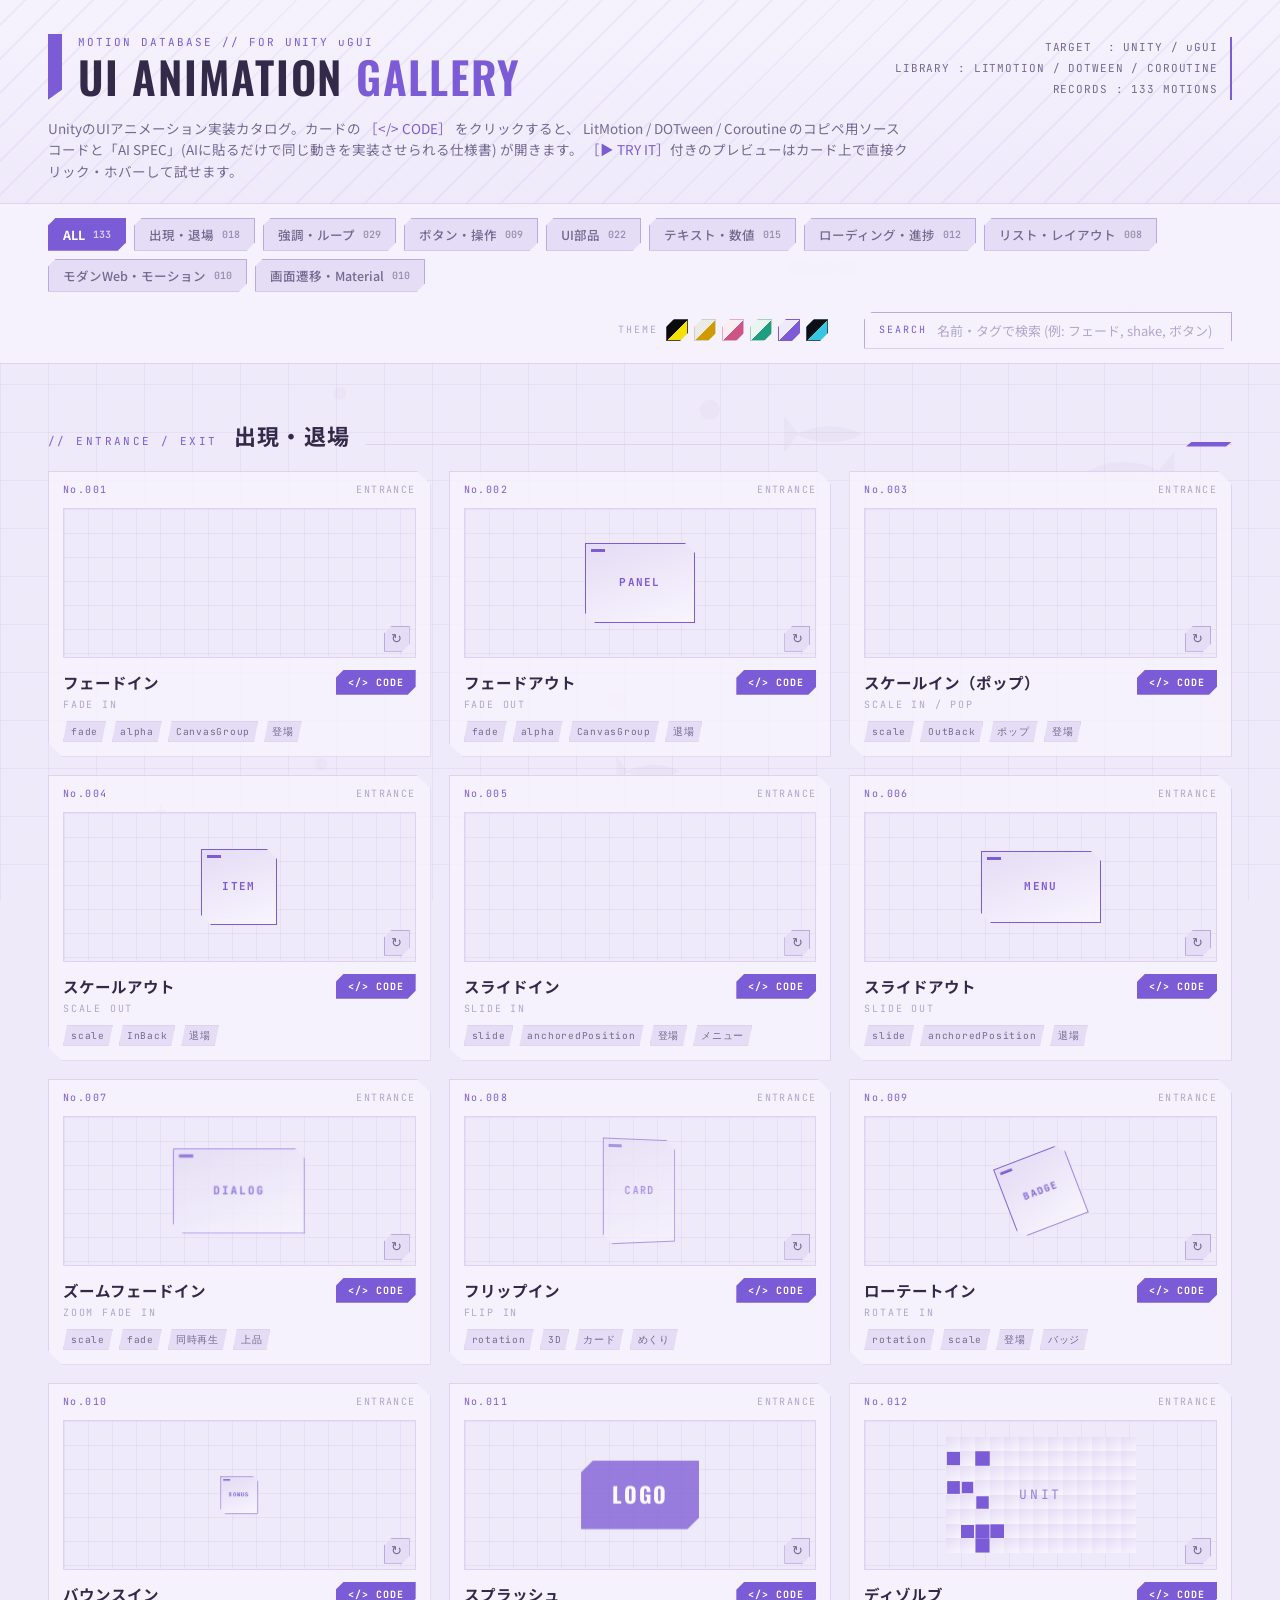
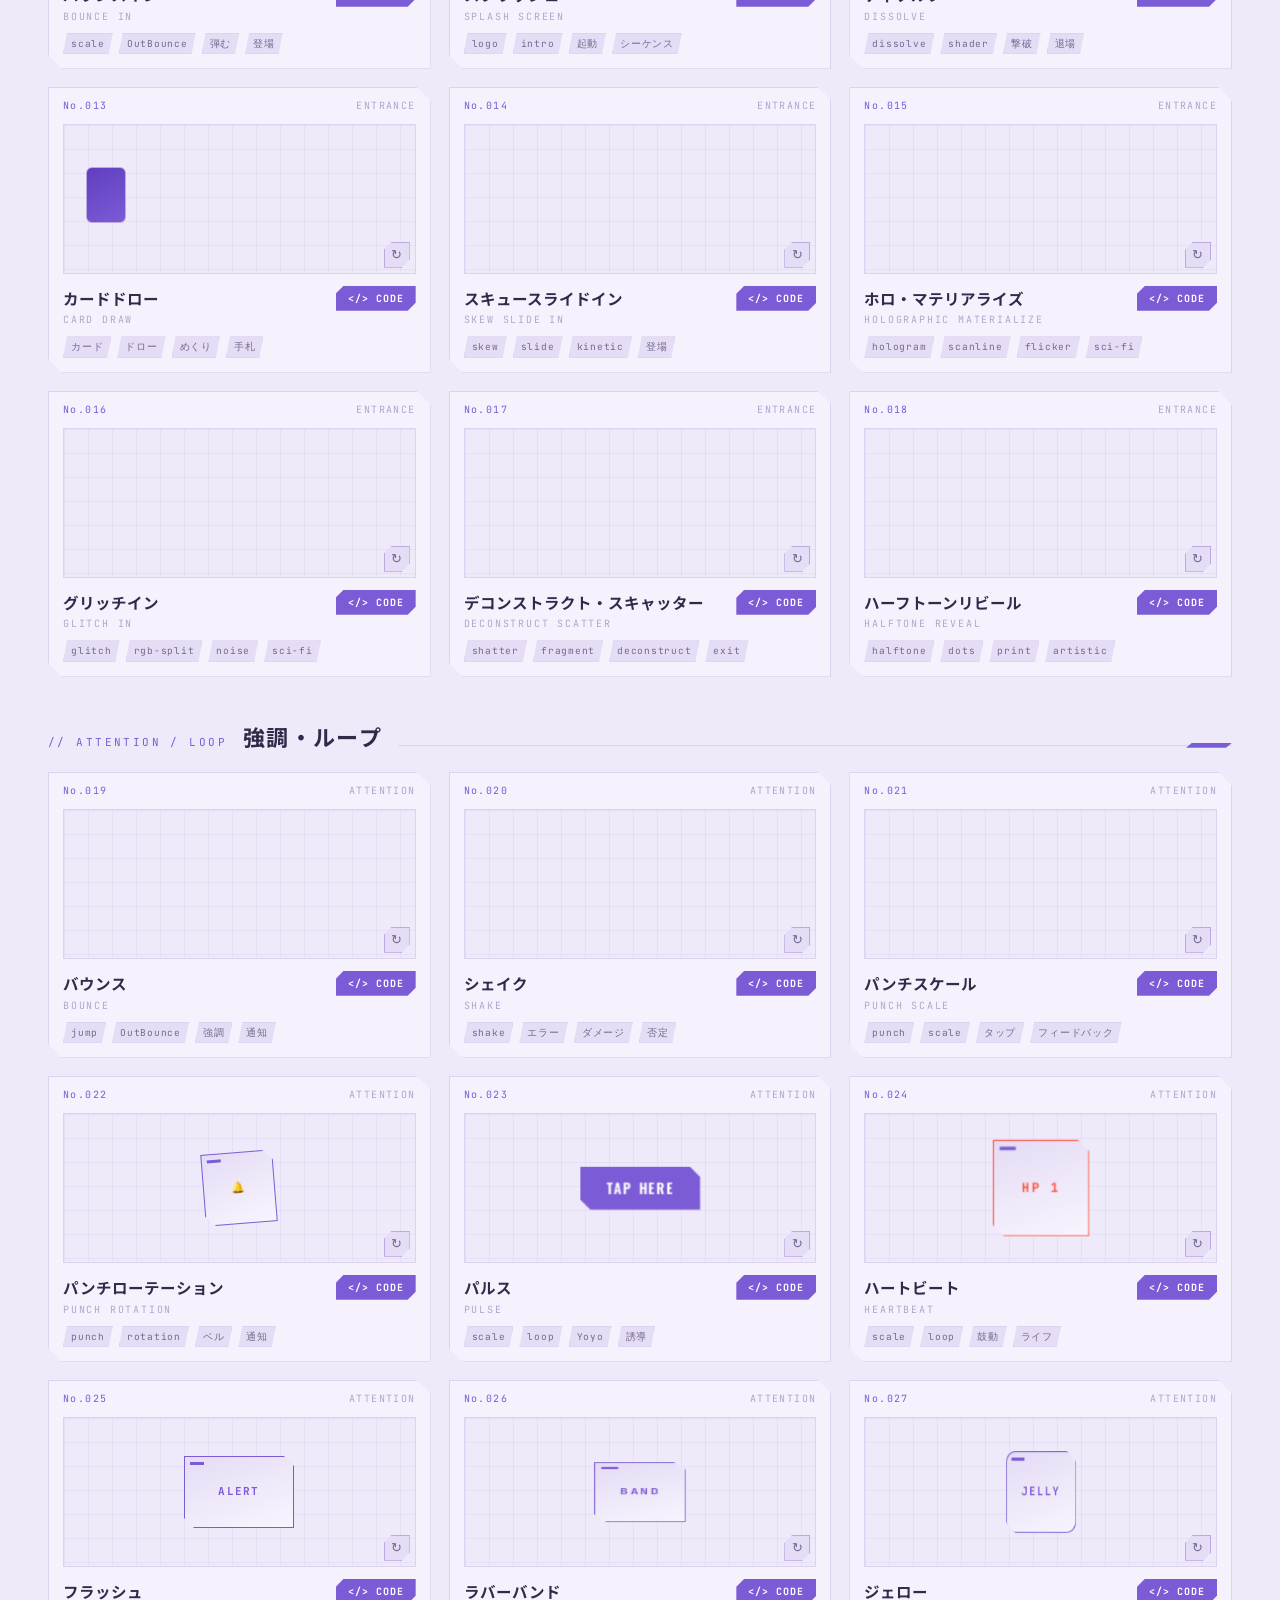
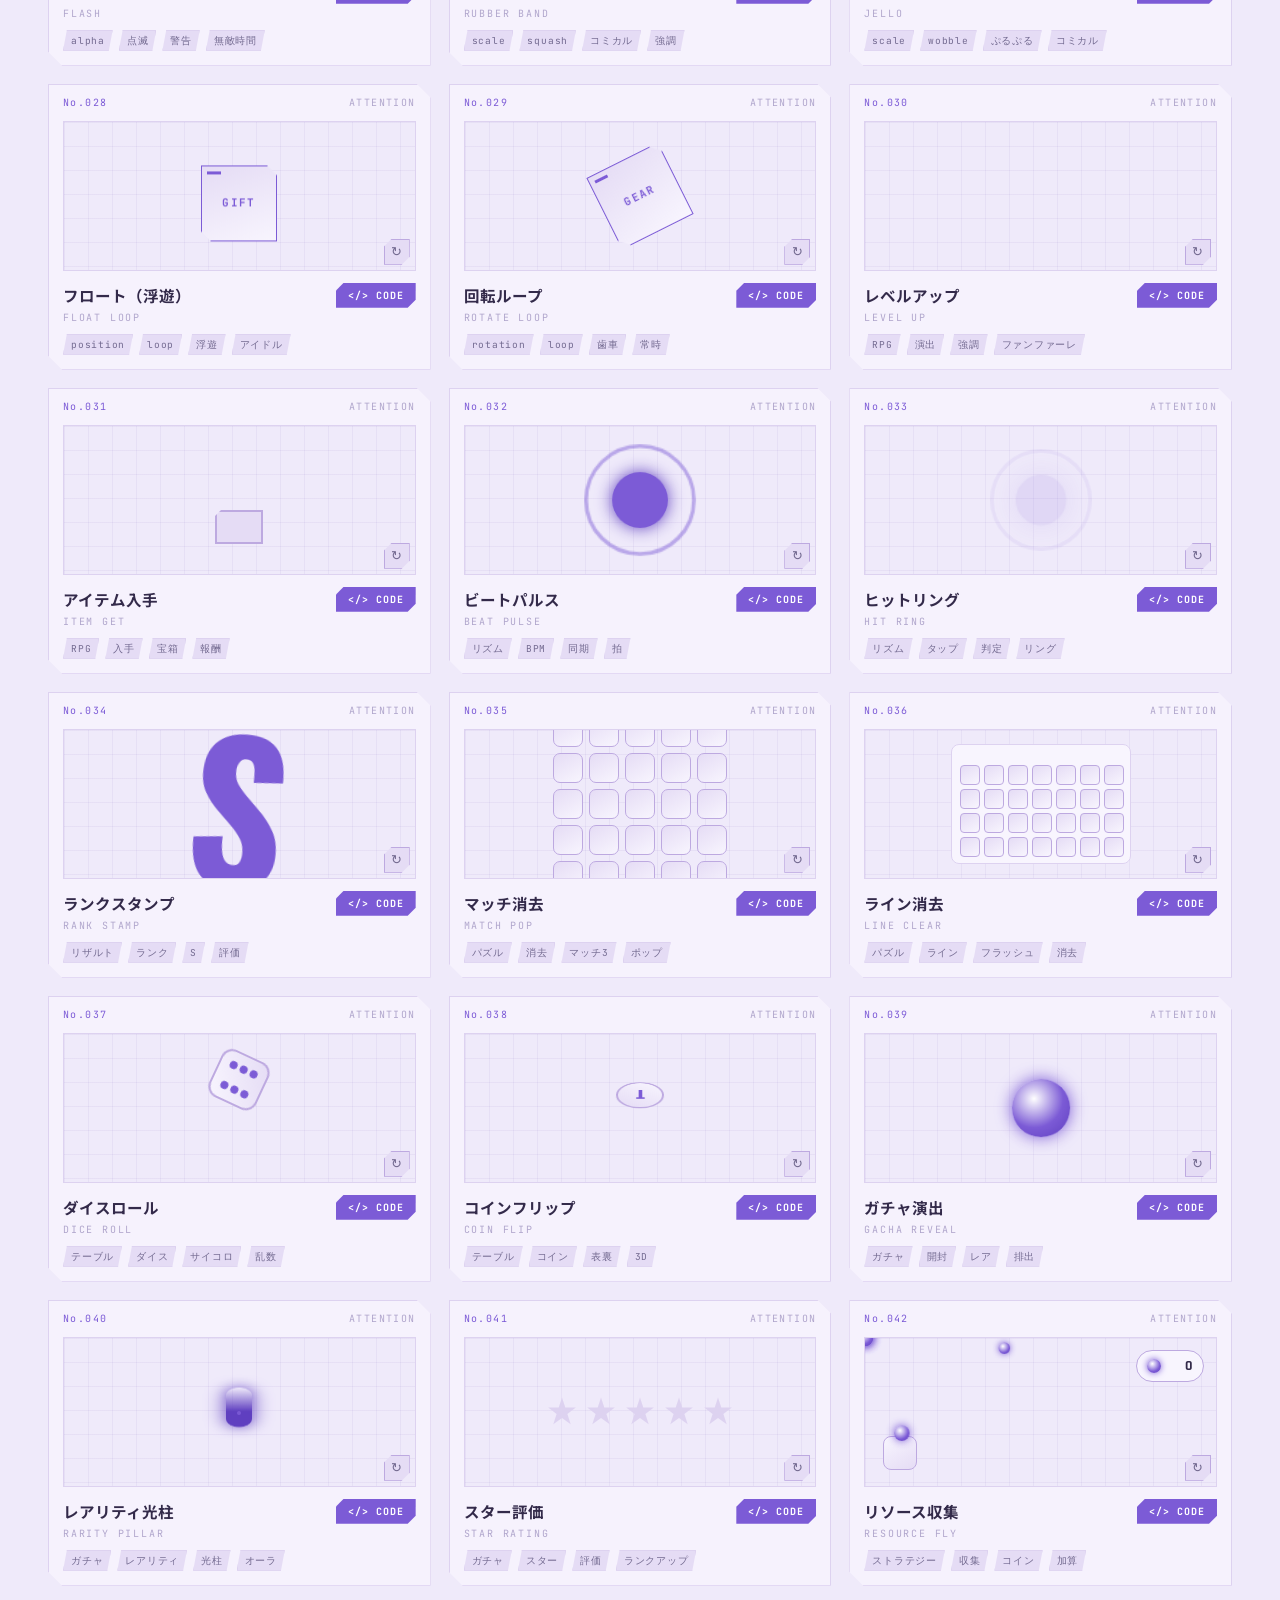
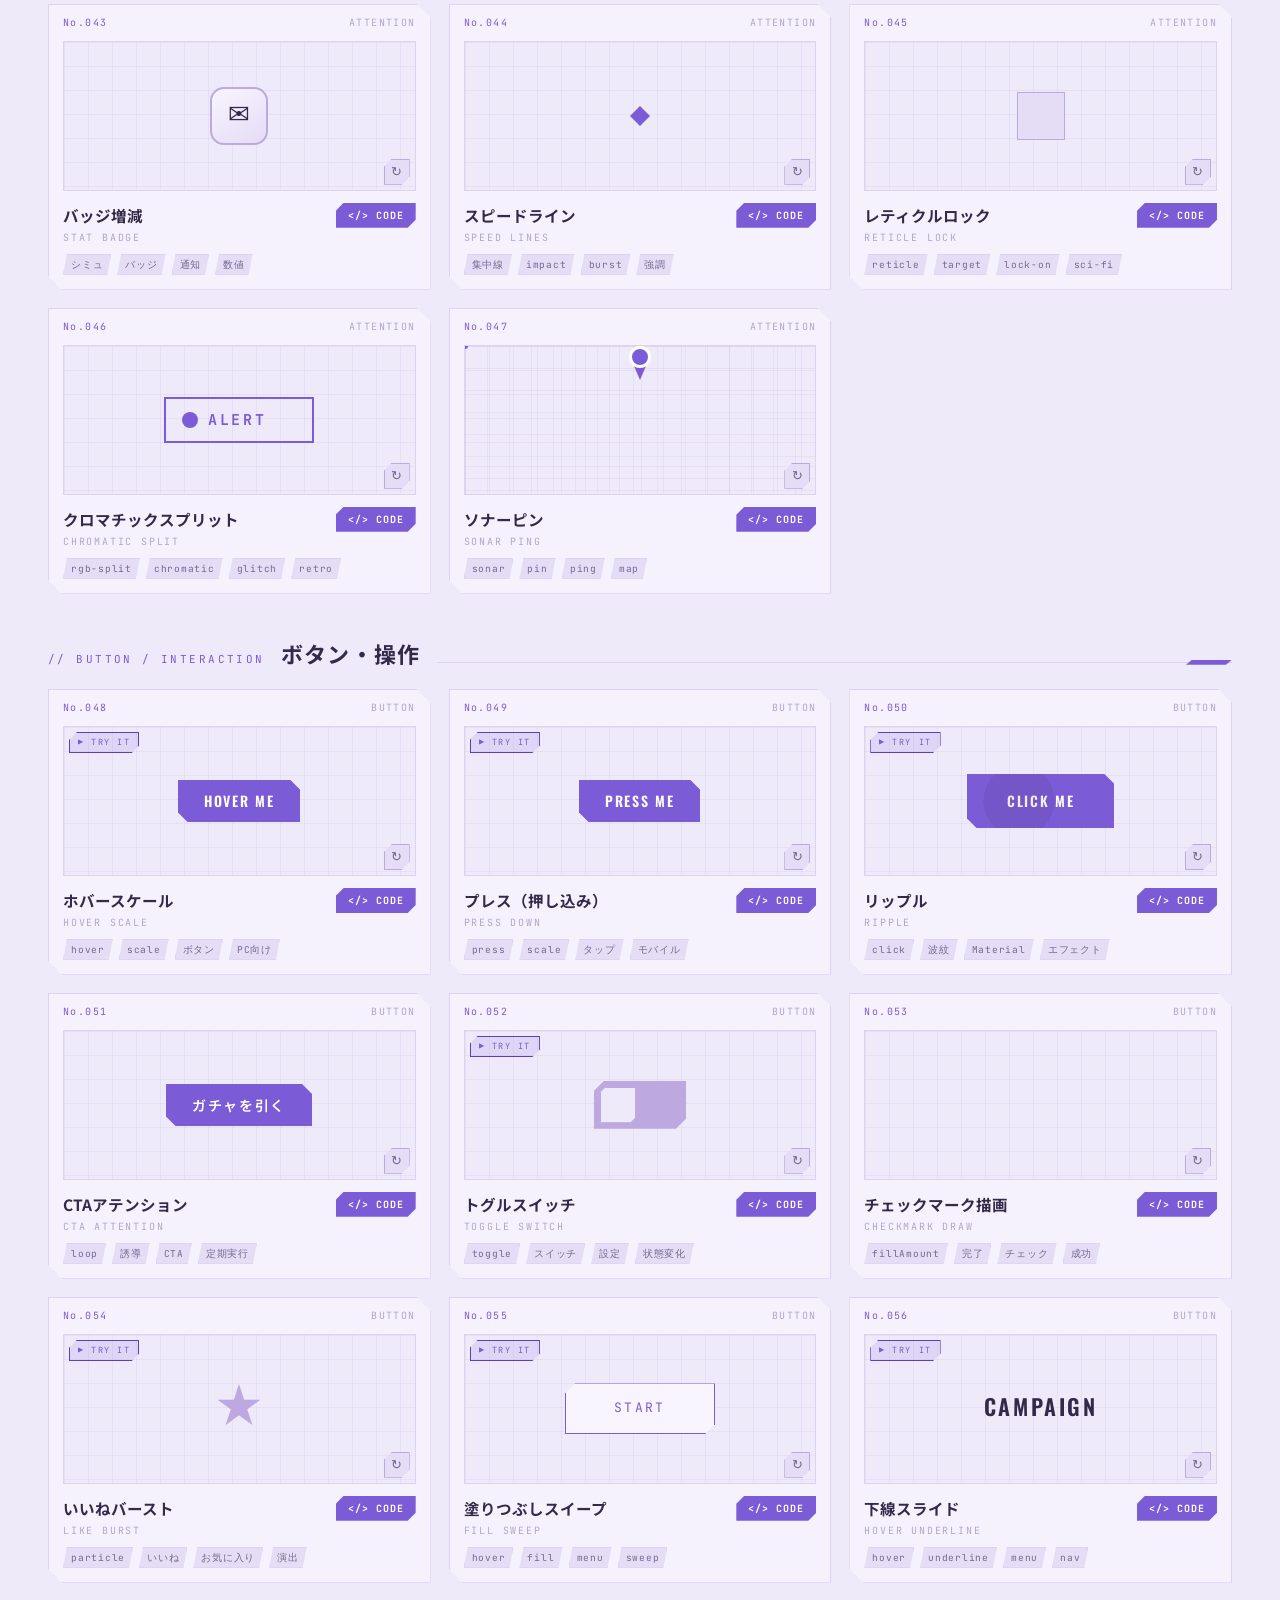
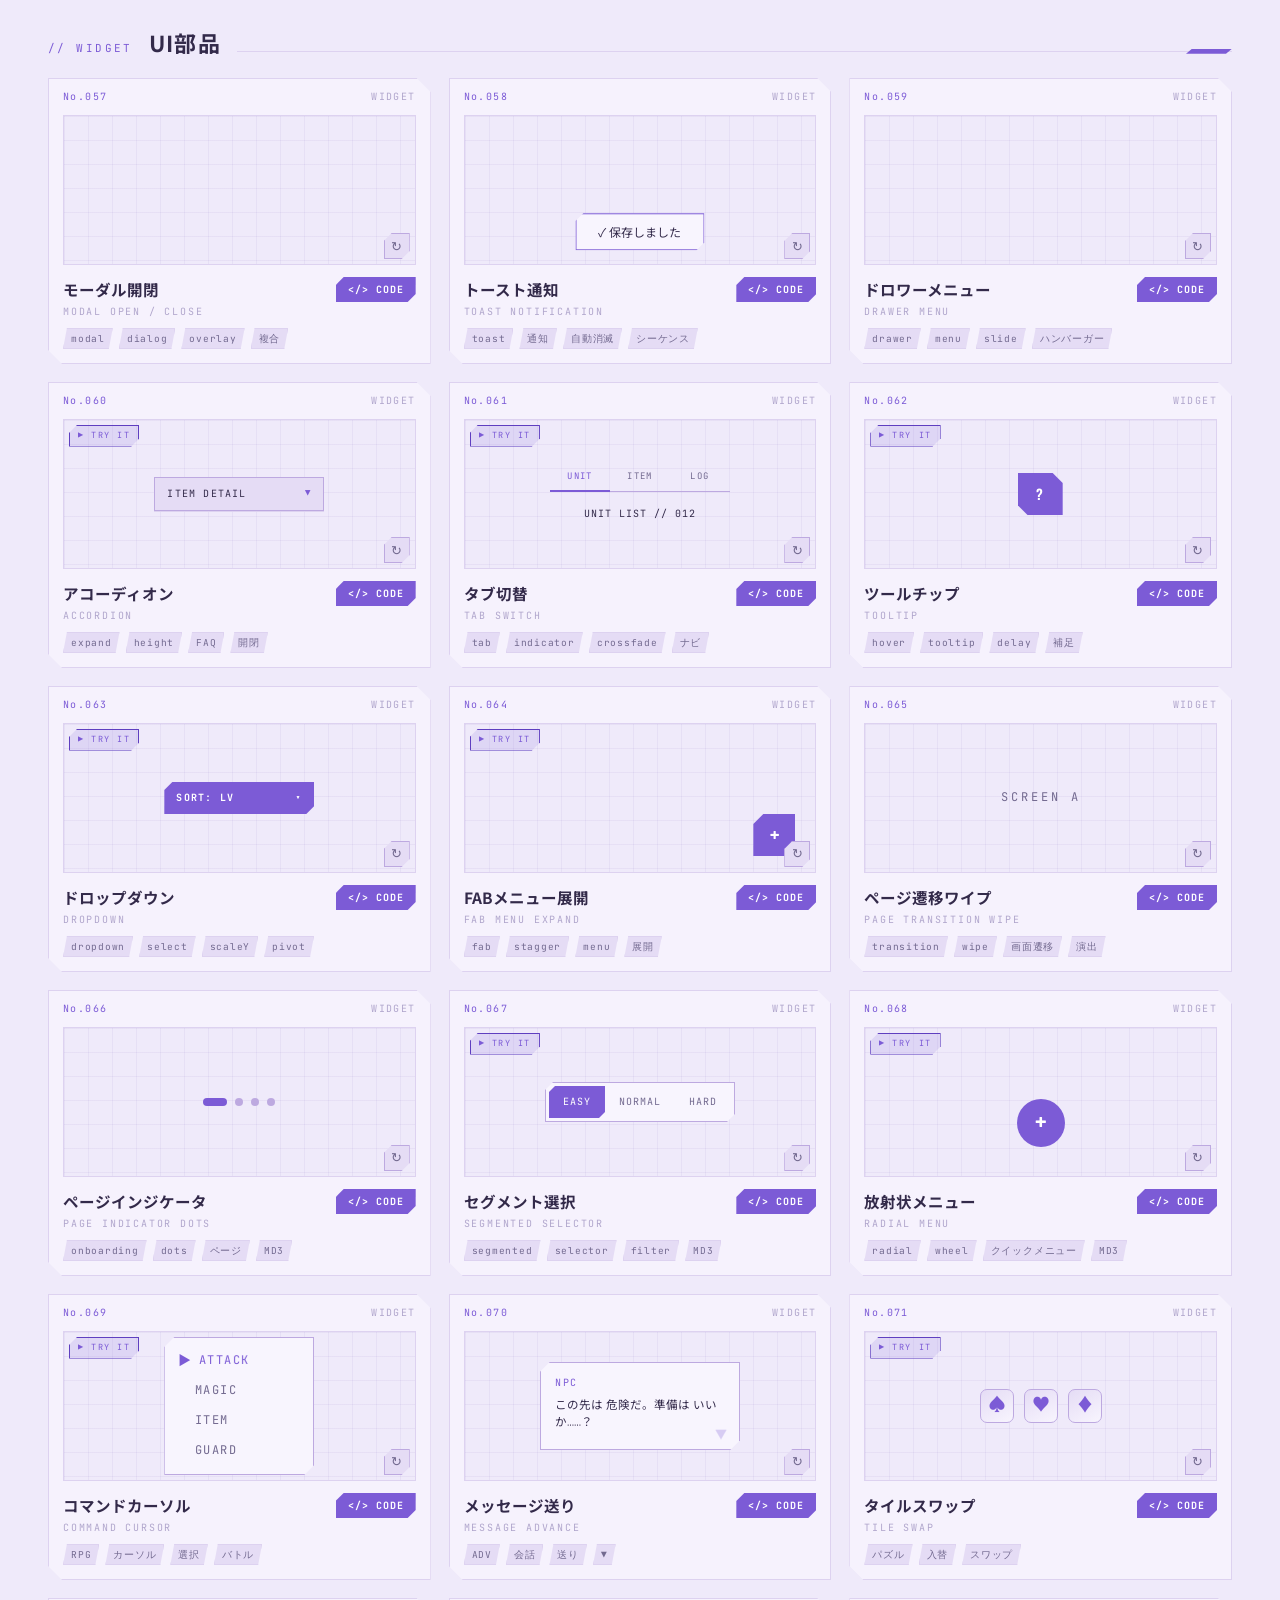
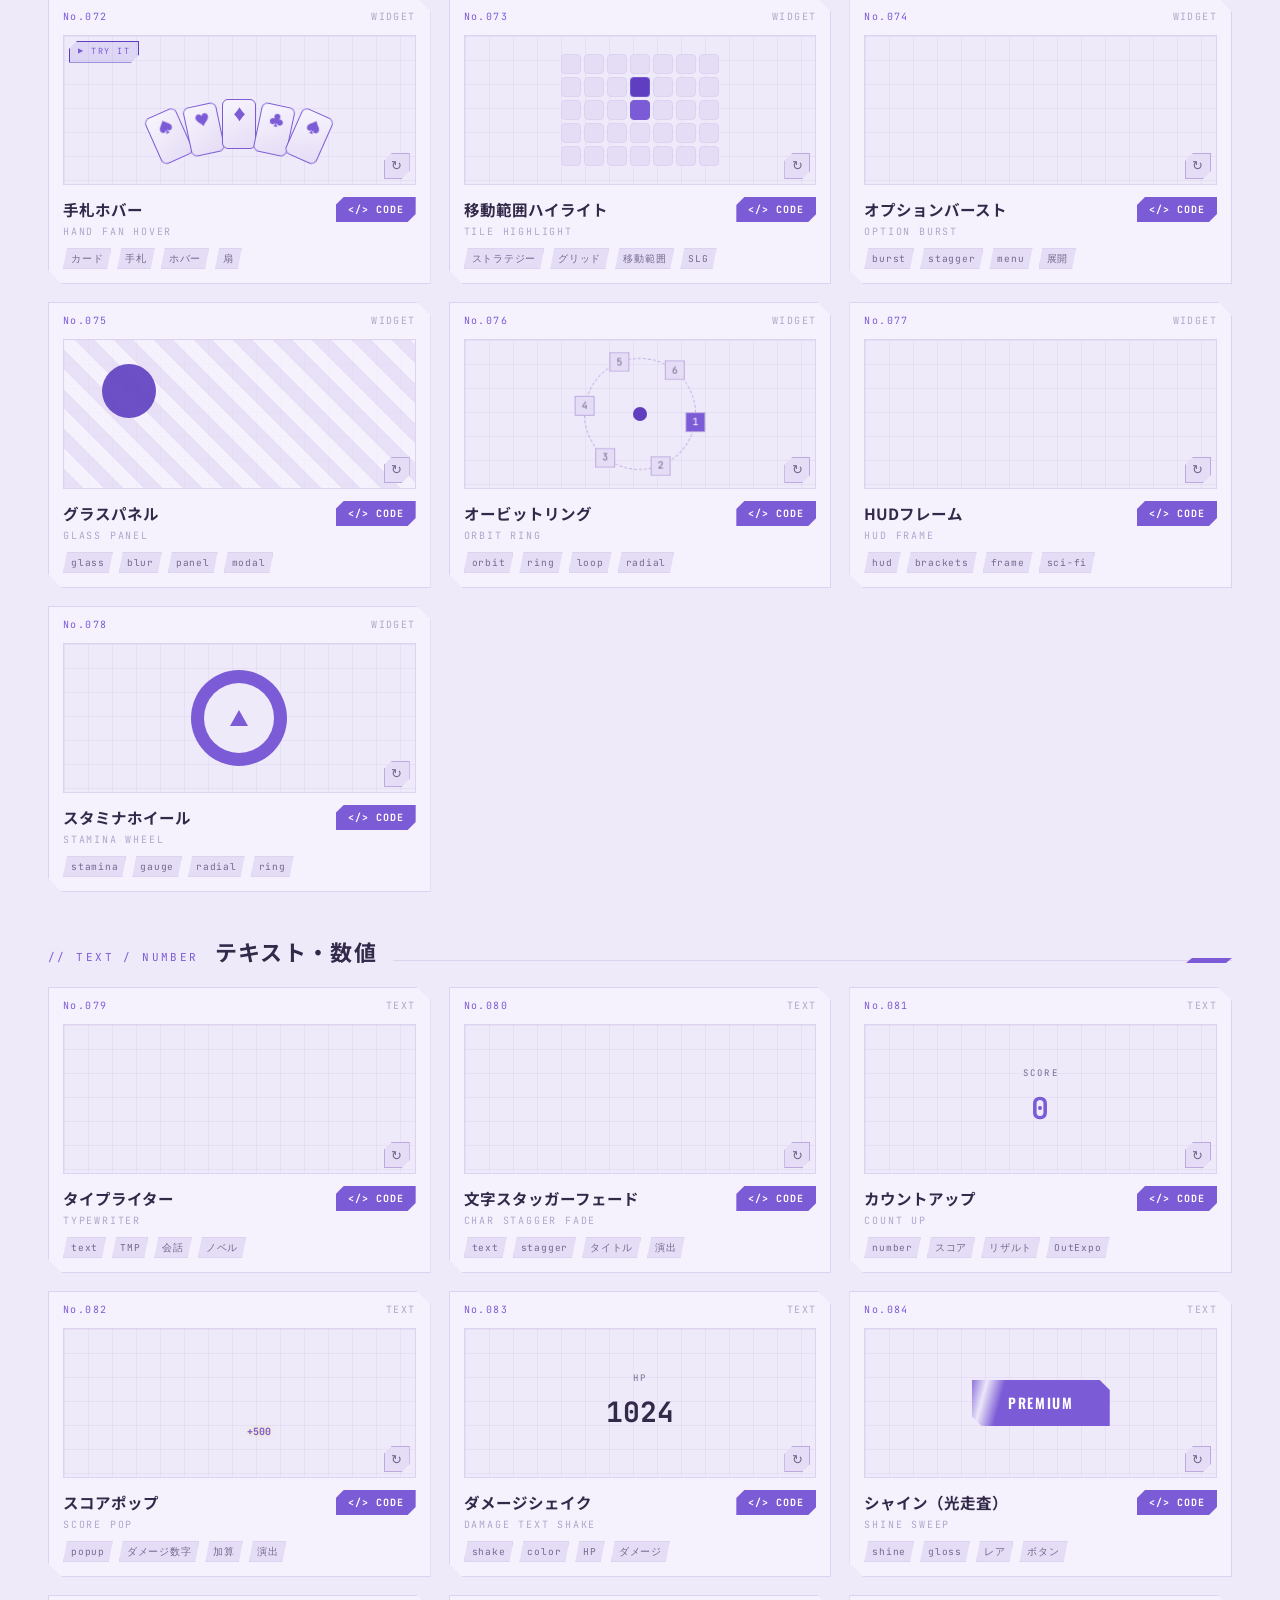
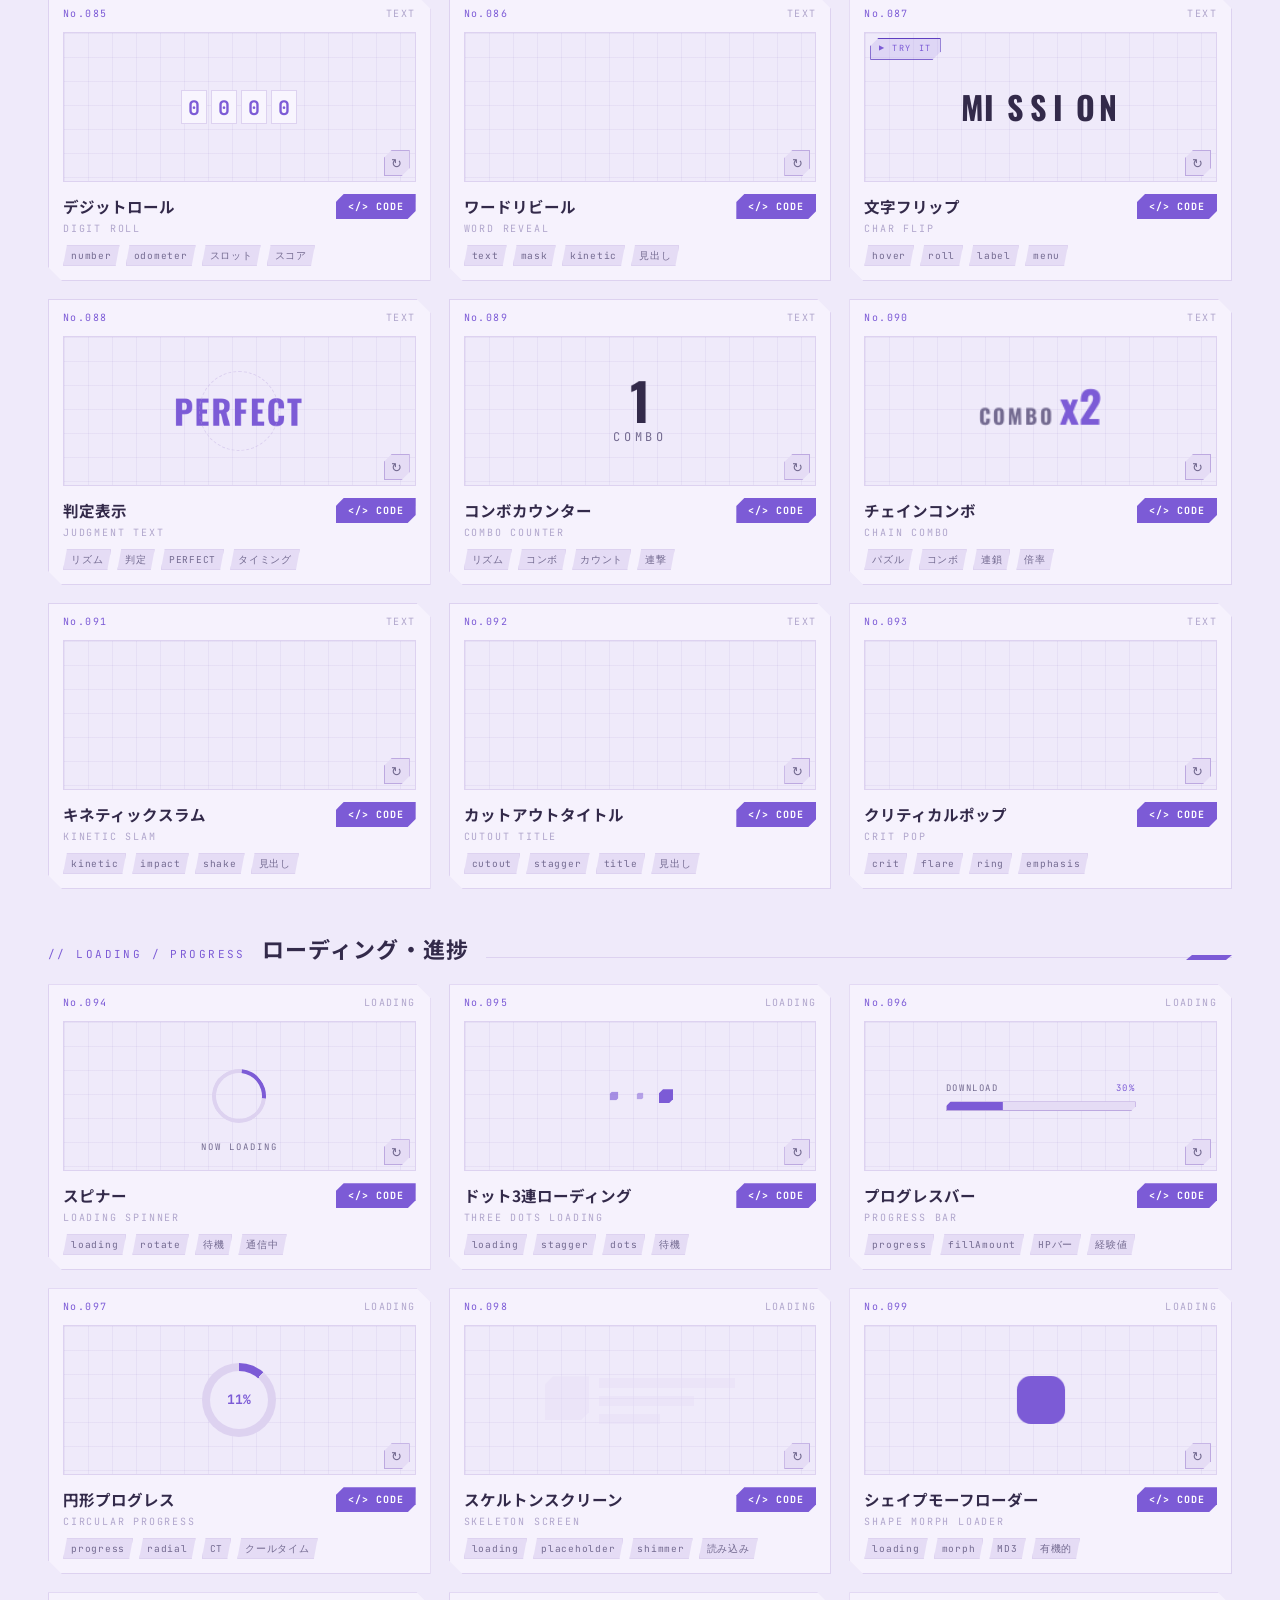
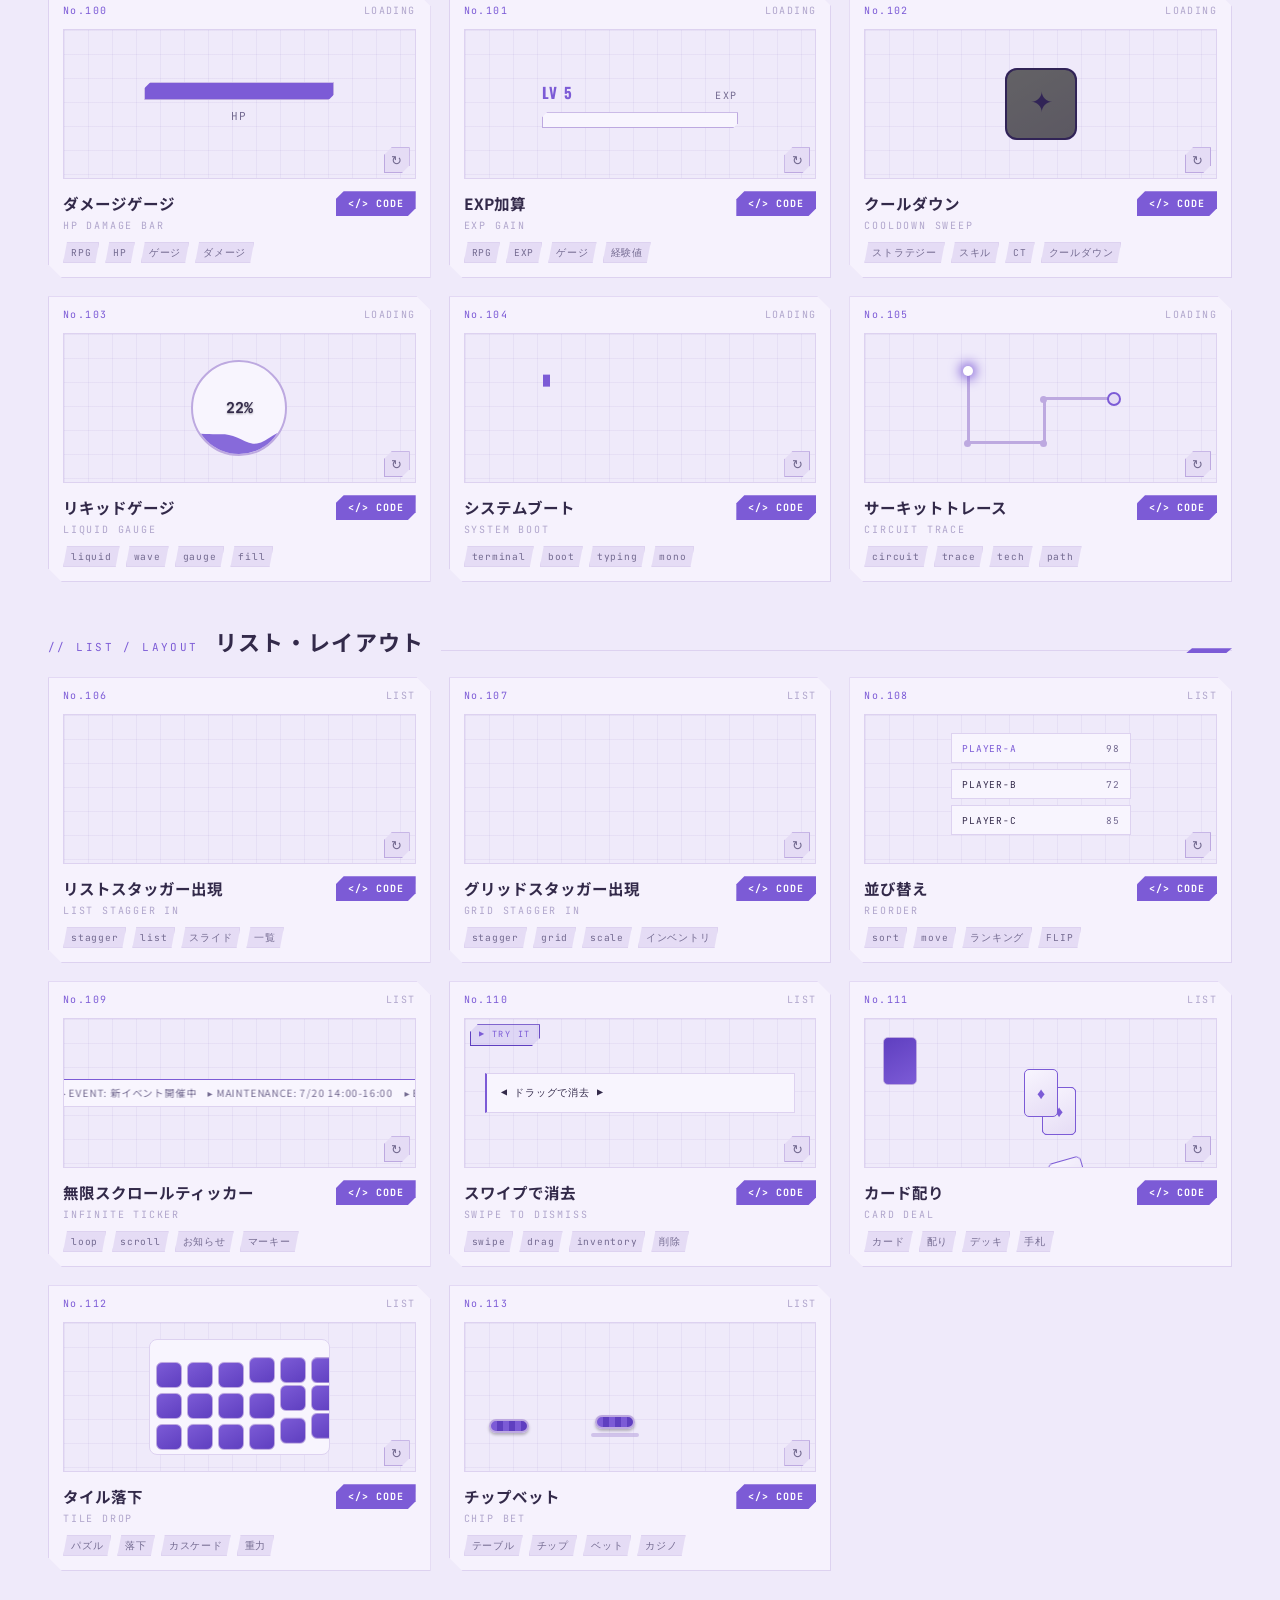
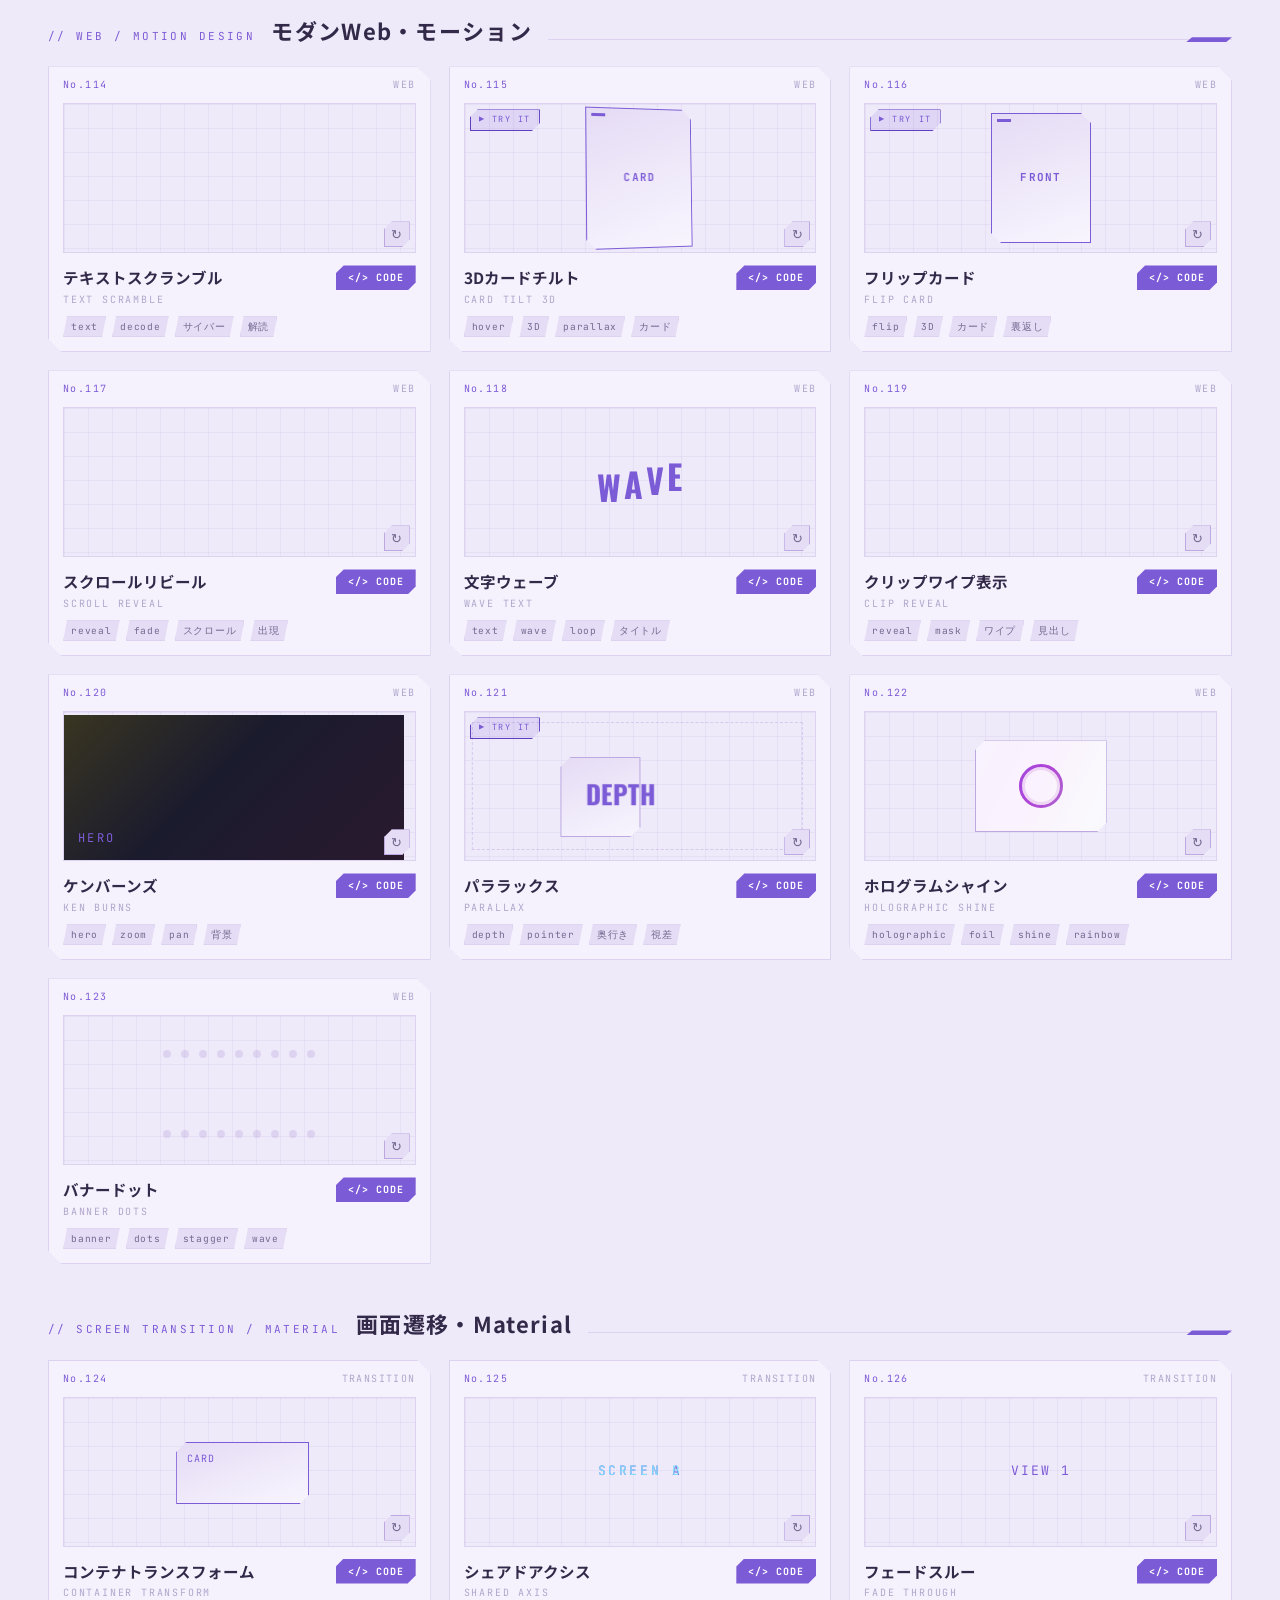
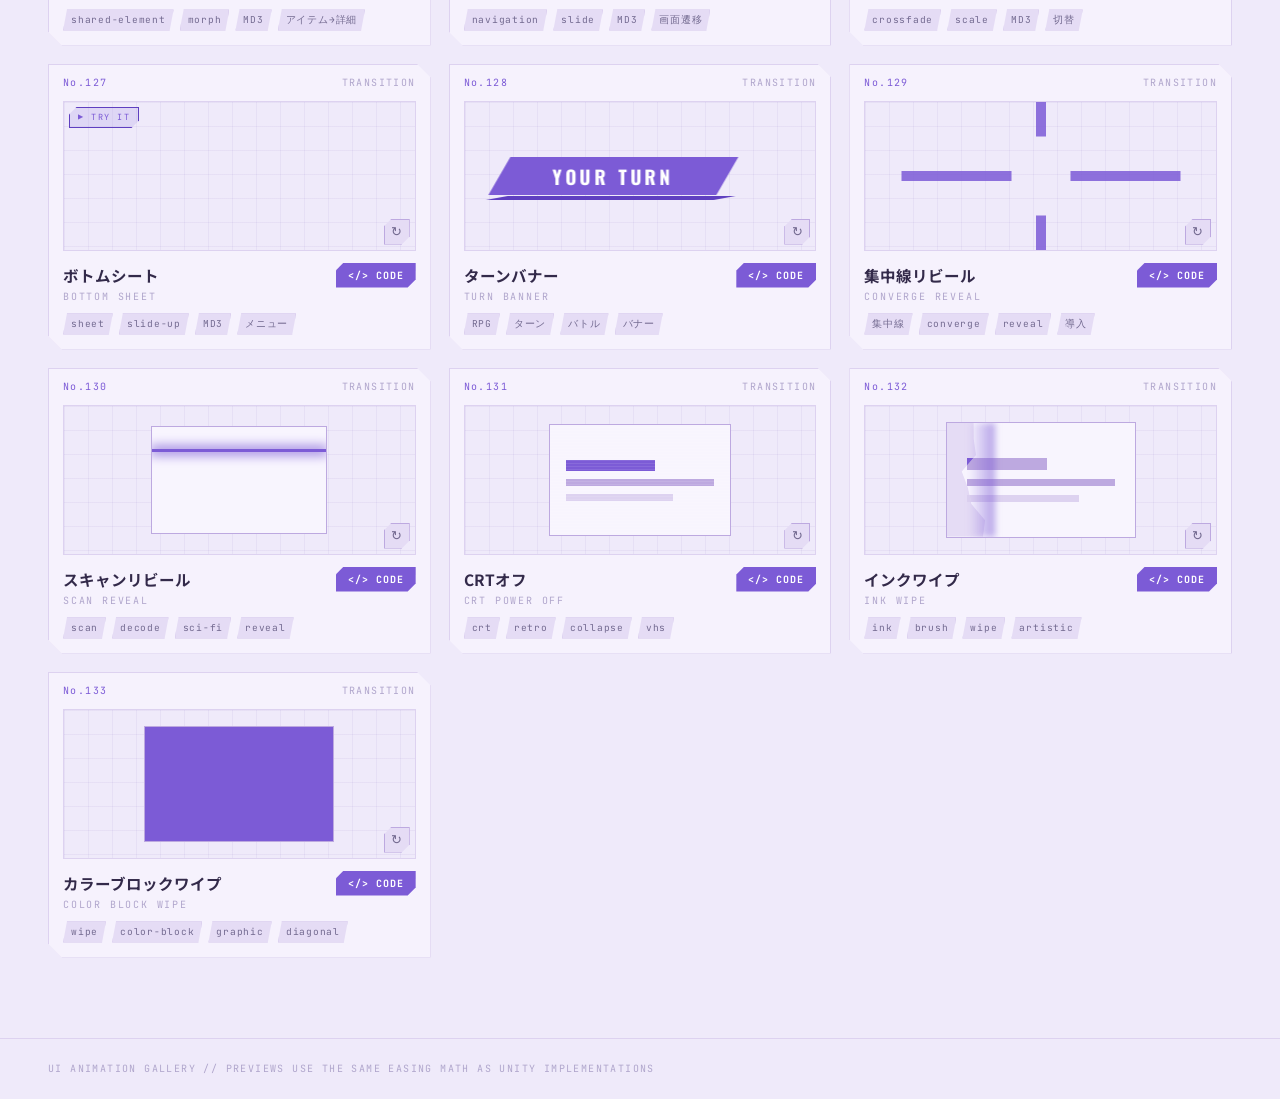
==== index.html @ b2f3c3de "add: ui page" ====
<!DOCTYPE html>
<html lang="ja">
<head>
<meta charset="UTF-8">
<meta name="viewport" content="width=device-width, initial-scale=1.0">
<title>UI ANIMATION GALLERY — Unity移植用モーションカタログ</title>
<script>
  /* 描画前にテーマを適用してちらつきを防ぐ (?theme= が最優先、次にlocalStorage) */
  (function () {
    var t = 'lavender';
    try {
      var q = new URLSearchParams(location.search).get('theme');
      t = q || localStorage.getItem('uianim-theme') || 'lavender';
    } catch (e) { /* noop */ }
    document.documentElement.setAttribute('data-theme', t);
  })();
</script>
<link rel="preconnect" href="https://fonts.googleapis.com">
<link rel="preconnect" href="https://fonts.gstatic.com" crossorigin>
<link href="https://fonts.googleapis.com/css2?family=Oswald:wght@400;500;600;700&family=Rajdhani:wght@400;500;600;700&family=JetBrains+Mono:wght@400;500;700&family=Noto+Sans+JP:wght@400;500;700&display=swap" rel="stylesheet">
<link rel="stylesheet" href="css/style.css">
</head>
<body>

<!-- 背景装飾 -->
<div class="bg-grid" aria-hidden="true"></div>
<div class="bg-cross bg-cross-1" aria-hidden="true">+</div>
<div class="bg-cross bg-cross-2" aria-hidden="true">+</div>
<div class="bg-cross bg-cross-3" aria-hidden="true">+</div>

<header class="site-header">
  <div class="header-top">
    <div class="header-brand">
      <div class="brand-mark"></div>
      <div class="brand-text">
        <div class="brand-label">MOTION DATABASE // FOR UNITY uGUI</div>
        <h1 class="brand-title">UI ANIMATION <span class="accent">GALLERY</span></h1>
      </div>
    </div>
    <div class="header-meta mono">
      <div>TARGET&nbsp;&nbsp;: UNITY / uGUI</div>
      <div>LIBRARY : LITMOTION / DOTWEEN / COROUTINE</div>
      <div>RECORDS : <span id="total-count">--</span> MOTIONS</div>
    </div>
  </div>
  <div class="header-desc">
    UnityのUIアニメーション実装カタログ。カードの <span class="accent">［&lt;/&gt; CODE］</span> をクリックすると、
    LitMotion / DOTween / Coroutine のコピペ用ソースコードと「AI SPEC」(AIに貼るだけで同じ動きを実装させられる仕様書) が開きます。
    <span class="accent">［▶ TRY IT］</span>付きのプレビューはカード上で直接クリック・ホバーして試せます。
  </div>
</header>

<nav class="control-bar">
  <div class="filter-chips" id="filter-chips"></div>
  <div class="theme-switcher">
    <span class="theme-label mono">THEME</span>
    <div class="theme-swatches" id="theme-swatches"></div>
  </div>
  <div class="search-wrap">
    <span class="search-label mono">SEARCH</span>
    <input type="text" id="search-input" class="search-input" placeholder="名前・タグで検索 (例: フェード, shake, ボタン)">
  </div>
</nav>

<main>
  <div id="category-sections"></div>
  <div id="empty-state" class="empty-state mono" hidden>NO RESULT // 該当するモーションがありません</div>
</main>

<footer class="site-footer mono">
  UI ANIMATION GALLERY // PREVIEWS USE THE SAME EASING MATH AS UNITY IMPLEMENTATIONS
</footer>

<!-- 詳細モーダル -->
<div class="modal-overlay" id="modal-overlay" hidden>
  <div class="modal" id="modal" role="dialog" aria-modal="true">
    <div class="modal-topline"></div>
    <button class="modal-close mono" id="modal-close">CLOSE [ESC]</button>
    <div class="modal-body">
      <div class="modal-left">
        <div class="modal-no mono" id="modal-no">No.000</div>
        <h2 class="modal-title" id="modal-title"></h2>
        <div class="modal-title-en mono" id="modal-title-en"></div>
        <div class="modal-preview-frame">
          <div class="corner tl"></div><div class="corner tr"></div>
          <div class="corner bl"></div><div class="corner br"></div>
          <div class="modal-stage preview-stage" id="modal-stage"></div>
        </div>
        <div class="modal-preview-actions">
          <button class="btn-replay" id="modal-replay"><span class="btn-icon">▶</span> REPLAY</button>
        </div>
        <div class="modal-desc" id="modal-desc"></div>
        <div class="modal-tags" id="modal-tags"></div>
        <table class="spec-table" id="spec-table"></table>
      </div>
      <div class="modal-right">
        <div class="code-tabs mono" id="code-tabs">
          <button class="code-tab active" data-tab="litmotion">LITMOTION</button>
          <button class="code-tab" data-tab="dotween">DOTWEEN</button>
          <button class="code-tab" data-tab="coroutine">COROUTINE</button>
          <button class="code-tab tab-uitk" data-tab="uitoolkit">UI TOOLKIT</button>
          <button class="code-tab tab-ai" data-tab="aispec">AI SPEC</button>
        </div>
        <div class="code-panel">
          <div class="code-panel-head mono">
            <span id="code-filename">Sample.cs</span>
            <button class="btn-copy mono" id="btn-copy">COPY</button>
          </div>
          <pre class="code-view"><code id="code-view"></code></pre>
        </div>
        <div class="ai-hint mono" id="ai-hint">
          ※ AI SPEC タブの内容をそのままAI(Claude / ChatGPT等)に貼ると、この仕様どおりの実装を生成させられます。
        </div>
      </div>
    </div>
  </div>
</div>

<script src="js/easing.js"></script>
<script src="js/app.js"></script>
<script src="js/aquarium.js"></script>
<script src="js/data/01-entrance.js"></script>
<script src="js/data/02-attention.js"></script>
<script src="js/data/03-button.js"></script>
<script src="js/data/04-widget.js"></script>
<script src="js/data/05-text.js"></script>
<script src="js/data/06-loading.js"></script>
<script src="js/data/07-list.js"></script>
<script src="js/data/08-web.js"></script>
<script src="js/data/10-transition.js"></script>
<script src="js/data/11-extra.js"></script>
<script src="js/data/12-gameui.js"></script>
<script src="js/data/13-rpg.js"></script>
<script src="js/data/14-rhythm.js"></script>
<script src="js/data/15-puzzle-card.js"></script>
<script src="js/data/16-strategy-gacha.js"></script>
<script src="js/data/17-kinetic.js"></script>
<script src="js/data/18-modern.js"></script>
<script src="js/data/19-hud.js"></script>
<script src="js/data/20-artsy.js"></script>
<script src="js/data/09-uitoolkit.js"></script>
<script>UIANIM.init();</script>
</body>
</html>
---- css/style.css ----
/* ============================================================
 * UI ANIMATION GALLERY — SF/HUD風ダークテーマ
 * ============================================================ */

:root {
  /* フォント・形状 (テーマ非依存) */
  --font-head: 'Oswald', 'Rajdhani', 'Noto Sans JP', sans-serif;
  --font-body: 'Rajdhani', 'Noto Sans JP', sans-serif;
  --font-jp: 'Noto Sans JP', sans-serif;
  --font-mono: 'JetBrains Mono', 'Consolas', monospace;
  --clip-card: polygon(0 0, calc(100% - 14px) 0, 100% 14px, 100% 100%, 14px 100%, 0 calc(100% - 14px));
  --clip-btn: polygon(0 0, calc(100% - 10px) 0, 100% 10px, 100% 100%, 10px 100%, 0 calc(100% - 10px));
  --clip-chip: polygon(8px 0, 100% 0, 100% calc(100% - 8px), calc(100% - 8px) 100%, 0 100%, 0 8px);

  /* プレビュー(実演スクリーン)のパレット。dark/light はこの既定を継承し、
     sakura/mint/lavender/ocean は各テーマブロックで上書きする。 */
  --pv-bg: #0e0e10;
  --pv-panel: #1b1b1e;
  --pv-panel2: #232326;
  --pv-line: #2c2c30;
  --pv-line-strong: #45454a;
  --pv-text: #e8e8e6;
  --pv-dim: #9a9a96;
  --pv-accent: #f5e003;
  --pv-accent-dim: #b8a902;
  --pv-on-accent: #111111;
  --pv-grid: rgba(255,255,255,0.03);
}

/* ============================================================
 * カラーテーマ (html[data-theme=...] で切替)
 * ============================================================ */

/* ---- DARK (既定) ---- */
:root, [data-theme="dark"] {
  color-scheme: dark;
  --bg: #0b0b0c; --bg2: #121214; --bg3: #1a1a1d; --panel: #151517; --panel-hover: #19191c;
  --line: #2c2c30; --line-strong: #45454a;
  --yellow: #f5e003; --yellow-dim: #b8a902; --on-accent: #111111;
  --text: #e8e8e6; --text-dim: #9a9a96; --text-faint: #5d5d5a; --danger: #ff4d3a;
  --chip-hover: #232326;
  --grid-line: rgba(255,255,255,0.025); --grid-cross: rgba(255,255,255,0.12);
  --accent-soft: rgba(245,224,3,0.028); --header-grad: #101012; --stripe: rgba(255,255,255,0.012);
  --code-bg: #0d0d0f; --code-text: #d8d8d4;
  --bar-bg: rgba(11,11,12,0.92);
}

/* ---- LIGHT ---- */
[data-theme="light"] {
  color-scheme: light;
  --bg: #ffffff; --bg2: #f7f7f5; --bg3: #f0efec; --panel: #ffffff; --panel-hover: #fafaf7;
  --line: #e4e3df; --line-strong: #cfcec8;
  --yellow: #d8a200; --yellow-dim: #a87c00; --on-accent: #1a1400;
  --text: #1a1a17; --text-dim: #6a675e; --text-faint: #a6a49b; --danger: #d23b28;
  --chip-hover: #f0efec;
  --grid-line: rgba(0,0,0,0.04); --grid-cross: rgba(0,0,0,0.10);
  --accent-soft: rgba(216,162,0,0.06); --header-grad: #ffffff; --stripe: rgba(0,0,0,0.015);
  --code-bg: #fafafa; --code-text: #2b2a26;
  --bar-bg: rgba(255,255,255,0.9);
  --pv-bg: #ecebe6; --pv-panel: #ffffff; --pv-panel2: #f4f3ee; --pv-line: #dbdbd4; --pv-line-strong: #c3c3ba;
  --pv-text: #201f1a; --pv-dim: #6b675d; --pv-accent: #e0a800; --pv-accent-dim: #a87c00;
  --pv-on-accent: #1a1400; --pv-grid: rgba(0,0,0,0.05);
}

/* ---- SAKURA ---- */
[data-theme="sakura"] {
  color-scheme: light;
  --bg: #fbeef2; --bg2: #fff5f8; --bg3: #f6e0e8; --panel: #fff8fb; --panel-hover: #fffdfe;
  --line: #f0d3dd; --line-strong: #e0aec0;
  --yellow: #cf5486; --yellow-dim: #b23d6f; --on-accent: #ffffff;
  --text: #4a2833; --text-dim: #9a7080; --text-faint: #c9a8b4; --danger: #e0483f;
  --chip-hover: #f6e0e8;
  --grid-line: rgba(160,60,100,0.06); --grid-cross: rgba(160,60,100,0.14);
  --accent-soft: rgba(207,84,134,0.07); --header-grad: #fff5f8; --stripe: rgba(160,60,100,0.02);
  --code-bg: #fff8fb; --code-text: #4a2833; --bar-bg: rgba(255,245,248,0.9);
  --pv-bg: #fbeef2; --pv-panel: #fff8fb; --pv-panel2: #f6e0e8; --pv-line: #f0d3dd; --pv-line-strong: #e0aec0;
  --pv-text: #4a2833; --pv-dim: #9a7080; --pv-accent: #cf5486; --pv-accent-dim: #b23d6f;
  --pv-on-accent: #ffffff; --pv-grid: rgba(160,60,100,0.06);
}

/* ---- MINT ---- */
[data-theme="mint"] {
  color-scheme: light;
  --bg: #e9f5ef; --bg2: #f2faf6; --bg3: #dbeee5; --panel: #f4fbf8; --panel-hover: #fdfffe;
  --line: #cfe6db; --line-strong: #a7cfbd;
  --yellow: #1f9e7f; --yellow-dim: #157a61; --on-accent: #ffffff;
  --text: #1f3b33; --text-dim: #5f8478; --text-faint: #9ec0b4; --danger: #e0574a;
  --chip-hover: #dbeee5;
  --grid-line: rgba(30,120,95,0.06); --grid-cross: rgba(30,120,95,0.14);
  --accent-soft: rgba(31,158,127,0.07); --header-grad: #f2faf6; --stripe: rgba(30,120,95,0.02);
  --code-bg: #f4fbf8; --code-text: #1f3b33; --bar-bg: rgba(242,250,246,0.9);
  --pv-bg: #e9f5ef; --pv-panel: #f4fbf8; --pv-panel2: #dbeee5; --pv-line: #cfe6db; --pv-line-strong: #a7cfbd;
  --pv-text: #1f3b33; --pv-dim: #5f8478; --pv-accent: #1f9e7f; --pv-accent-dim: #157a61;
  --pv-on-accent: #ffffff; --pv-grid: rgba(30,120,95,0.06);
}

/* ---- LAVENDER ---- */
[data-theme="lavender"] {
  color-scheme: light;
  --bg: #efeafa; --bg2: #f6f2fd; --bg3: #e5dcf5; --panel: #f8f5fe; --panel-hover: #fdfcff;
  --line: #ddd2f0; --line-strong: #bda9e0;
  --yellow: #7c5bd6; --yellow-dim: #5f3fc0; --on-accent: #ffffff;
  --text: #332a4a; --text-dim: #736a90; --text-faint: #b0a6cc; --danger: #e04f6a;
  --chip-hover: #e5dcf5;
  --grid-line: rgba(90,60,170,0.06); --grid-cross: rgba(90,60,170,0.14);
  --accent-soft: rgba(124,91,214,0.07); --header-grad: #f6f2fd; --stripe: rgba(90,60,170,0.02);
  --code-bg: #f8f5fe; --code-text: #332a4a; --bar-bg: rgba(246,242,253,0.9);
  --pv-bg: #efeafa; --pv-panel: #f8f5fe; --pv-panel2: #e5dcf5; --pv-line: #ddd2f0; --pv-line-strong: #bda9e0;
  --pv-text: #332a4a; --pv-dim: #736a90; --pv-accent: #7c5bd6; --pv-accent-dim: #5f3fc0;
  --pv-on-accent: #ffffff; --pv-grid: rgba(90,60,170,0.06);
}

/* ---- OCEAN ---- */
[data-theme="ocean"] {
  color-scheme: dark;
  --bg: #0a1016; --bg2: #0e1620; --bg3: #152230; --panel: #101a24; --panel-hover: #152230;
  --line: #22333f; --line-strong: #38505f;
  --yellow: #33c8e0; --yellow-dim: #1f97ac; --on-accent: #04141a;
  --text: #dceaf0; --text-dim: #8aa4b2; --text-faint: #54707f; --danger: #ff5a6a;
  --chip-hover: #182838;
  --grid-line: rgba(120,200,230,0.05); --grid-cross: rgba(120,200,230,0.12);
  --accent-soft: rgba(51,200,224,0.05); --header-grad: #0c1420; --stripe: rgba(120,200,230,0.015);
  --code-bg: #0a1218; --code-text: #cfe0e8; --bar-bg: rgba(10,16,22,0.92);
  --pv-bg: #0a1016; --pv-panel: #101a24; --pv-panel2: #152230; --pv-line: #22333f; --pv-line-strong: #38505f;
  --pv-text: #dceaf0; --pv-dim: #8aa4b2; --pv-accent: #33c8e0; --pv-accent-dim: #1f97ac;
  --pv-on-accent: #04141a; --pv-grid: rgba(120,200,230,0.05);
}

* { margin: 0; padding: 0; box-sizing: border-box; }

html { scrollbar-color: var(--line-strong) var(--bg); }

body {
  background: var(--bg);
  color: var(--text);
  font-family: var(--font-body);
  font-size: 15px;
  line-height: 1.6;
  overflow-x: hidden;
}

.mono { font-family: var(--font-mono); }
.accent { color: var(--yellow); }

/* ---------------- 背景装飾 ---------------- */
.bg-aquarium {
  position: fixed; inset: 0; z-index: 0; pointer-events: none;
}
.bg-grid {
  position: fixed; inset: 0; z-index: 0; pointer-events: none;
  background-image:
    linear-gradient(var(--grid-line) 1px, transparent 1px),
    linear-gradient(90deg, var(--grid-line) 1px, transparent 1px);
  background-size: 48px 48px;
}
.bg-cross {
  position: fixed; z-index: 0; pointer-events: none;
  color: var(--grid-cross); font-family: var(--font-mono);
  font-size: 22px; font-weight: 300;
}
.bg-cross-1 { top: 18%; left: 4%; }
.bg-cross-2 { top: 62%; right: 6%; }
.bg-cross-3 { bottom: 8%; left: 12%; }

header, nav, main, footer { position: relative; z-index: 1; }

/* ---------------- ヘッダー ---------------- */
.site-header {
  padding: 34px 48px 20px;
  border-bottom: 1px solid var(--line);
  background:
    repeating-linear-gradient(-45deg, transparent 0 22px, var(--accent-soft) 22px 24px),
    linear-gradient(180deg, var(--header-grad), var(--bg));
}
.header-top {
  display: flex; justify-content: space-between; align-items: flex-end;
  gap: 24px; flex-wrap: wrap;
}
.header-brand { display: flex; gap: 16px; align-items: stretch; }
.brand-mark {
  width: 14px;
  background: var(--yellow);
  clip-path: polygon(0 0, 100% 0, 100% calc(100% - 10px), 0 100%);
}
.brand-label {
  font-family: var(--font-mono); font-size: 11px; letter-spacing: 0.18em;
  color: var(--yellow); margin-bottom: 2px;
}
.brand-title {
  font-family: var(--font-head); font-weight: 600;
  font-size: clamp(28px, 4vw, 44px); letter-spacing: 0.04em;
  line-height: 1.05; text-transform: uppercase;
}
.header-meta {
  font-size: 11px; color: var(--text-dim); letter-spacing: 0.08em;
  text-align: right; line-height: 1.9;
  border-right: 2px solid var(--yellow); padding-right: 12px;
}
.header-desc {
  margin-top: 18px; max-width: 860px;
  color: var(--text-dim); font-family: var(--font-jp); font-size: 13.5px;
}

/* ---------------- コントロールバー ---------------- */
.control-bar {
  position: sticky; top: 0; z-index: 50;
  display: flex; align-items: center; gap: 20px; flex-wrap: wrap;
  padding: 14px 48px;
  background: var(--bar-bg);
  backdrop-filter: blur(6px);
  border-bottom: 1px solid var(--line);
}
.filter-chips { display: flex; gap: 8px; flex-wrap: wrap; }
.chip {
  display: inline-flex; align-items: center; gap: 8px;
  padding: 6px 14px;
  background: var(--bg3); color: var(--text-dim);
  border: 1px solid var(--line-strong);
  clip-path: var(--clip-chip);
  font-family: var(--font-jp); font-size: 12.5px; font-weight: 500;
  cursor: pointer;
  transition: background 0.15s, color 0.15s;
}
.chip:hover { background: var(--chip-hover); color: var(--text); }
.chip.active {
  background: var(--yellow); color: var(--on-accent); border-color: var(--yellow);
  font-weight: 700;
}
.chip-count { font-size: 10px; opacity: 0.7; }
.search-wrap {
  margin-left: 16px; display: flex; align-items: center; gap: 10px;
  border: 1px solid var(--line-strong); background: var(--bg2);
  clip-path: var(--clip-chip);
  padding: 0 14px;
}
.search-label { font-size: 10px; letter-spacing: 0.2em; color: var(--yellow); }

/* ---------------- テーマ切替 ---------------- */
.theme-switcher {
  margin-left: auto; display: flex; align-items: center; gap: 8px;
}
.theme-label { font-size: 10px; letter-spacing: 0.2em; color: var(--text-faint); }
.theme-swatches { display: flex; gap: 6px; }
.theme-swatch {
  width: 22px; height: 22px; padding: 0; cursor: pointer;
  border: 1px solid var(--line-strong);
  clip-path: var(--clip-chip);
  position: relative;
  transition: transform 0.12s, border-color 0.12s;
}
.theme-swatch:hover { transform: translateY(-2px); }
.theme-swatch.active { border-color: var(--yellow); }
.theme-swatch.active::after {
  content: ''; position: absolute; inset: -4px;
  border: 1px solid var(--yellow); clip-path: var(--clip-chip);
  pointer-events: none;
}
.search-input {
  width: 280px; padding: 8px 0;
  background: transparent; border: none; outline: none;
  color: var(--text); font-family: var(--font-jp); font-size: 13px;
}
.search-input::placeholder { color: var(--text-faint); }

/* ---------------- カテゴリセクション ---------------- */
main { padding: 12px 48px 80px; }
.category-section { margin-top: 42px; }
.category-head { display: flex; align-items: baseline; gap: 16px; margin-bottom: 18px; }
.category-en { font-size: 11px; letter-spacing: 0.22em; color: var(--yellow); white-space: nowrap; }
.category-title {
  font-family: var(--font-jp); font-size: 22px; font-weight: 700;
  letter-spacing: 0.06em; white-space: nowrap;
}
.category-rule { flex: 1; height: 1px; background: var(--line); position: relative; }
.category-rule::after {
  content: ''; position: absolute; right: 0; top: -2px;
  width: 46px; height: 5px; background: var(--yellow);
  clip-path: polygon(6px 0, 100% 0, calc(100% - 6px) 100%, 0 100%);
}

/* ---------------- カードグリッド ---------------- */
.card-grid {
  display: grid;
  grid-template-columns: repeat(auto-fill, minmax(290px, 1fr));
  gap: 18px;
}
.card {
  /* 背景を半透明にして、カードのプレビュー以外の部分に水槽演出を透けさせる
     (プレビュー画面 .preview-stage は独自の不透明 --pv-bg を持つので透けない) */
  background: color-mix(in srgb, var(--panel) 75%, transparent);
  border: 1px solid var(--line);
  clip-path: var(--clip-card);
  cursor: pointer;
  transition: border-color 0.15s, transform 0.15s, background 0.15s;
  position: relative;
}
.card::before {  /* 左上のイエローアクセント */
  content: ''; position: absolute; top: 0; left: 0;
  width: 34px; height: 4px; background: var(--yellow);
  clip-path: polygon(0 0, 100% 0, calc(100% - 4px) 100%, 0 100%);
  opacity: 0; transition: opacity 0.15s;
}
.card:hover {
  border-color: var(--yellow-dim);
  background: color-mix(in srgb, var(--panel-hover) 85%, transparent);
  transform: translateY(-2px);
}
.card:hover::before { opacity: 1; }

.card-head {
  display: flex; justify-content: space-between;
  padding: 10px 14px 0;
  font-size: 10px; letter-spacing: 0.14em; color: var(--text-faint);
}
.card-no { color: var(--yellow); }

.card-stage-wrap { position: relative; margin: 10px 14px 0; }
.preview-stage {
  position: relative; overflow: hidden;
  background:
    linear-gradient(var(--pv-grid) 1px, transparent 1px),
    linear-gradient(90deg, var(--pv-grid) 1px, transparent 1px),
    var(--pv-bg);
  background-size: 24px 24px, 24px 24px, auto;
  border: 1px solid var(--pv-line);
  display: flex; align-items: center; justify-content: center;
  perspective: 600px;
}
.card-stage { height: 150px; }
.card-replay {
  position: absolute; right: 6px; bottom: 6px;
  width: 26px; height: 26px;
  background: var(--pv-panel2); color: var(--pv-dim);
  border: 1px solid var(--pv-line-strong);
  clip-path: var(--clip-chip);
  font-size: 13px; cursor: pointer;
  transition: color 0.15s, background 0.15s;
}
.card-replay:hover { color: var(--pv-on-accent); background: var(--pv-accent); }

.card-info { padding: 12px 14px 14px; }
.card-title-row {
  display: flex; justify-content: space-between; align-items: flex-start; gap: 8px;
}
.card-title { font-family: var(--font-jp); font-size: 15.5px; font-weight: 700; }
.card-title-en { font-size: 10px; letter-spacing: 0.18em; color: var(--text-faint); margin-top: 2px; }
.card-code-btn {
  flex: none;
  background: var(--yellow); color: var(--on-accent);
  border: none;
  clip-path: var(--clip-chip);
  padding: 6px 12px; font-size: 10px; font-weight: 700; letter-spacing: 0.1em;
  cursor: pointer;
  transition: filter 0.15s;
}
.card-code-btn:hover { filter: brightness(1.15); }
.card-try {
  position: absolute; top: 6px; left: 6px;
  padding: 3px 8px;
  background: color-mix(in srgb, var(--pv-accent) 14%, transparent); color: var(--pv-accent);
  border: 1px solid var(--pv-accent-dim);
  clip-path: var(--clip-chip);
  font-size: 8.5px; letter-spacing: 0.18em;
  pointer-events: none;
}
.card-tags { display: flex; gap: 6px; margin-top: 8px; flex-wrap: wrap; }
.tag {
  font-size: 9.5px; letter-spacing: 0.08em;
  color: var(--text-dim); background: var(--bg3);
  border: 1px solid var(--line);
  padding: 2px 7px;
  clip-path: polygon(4px 0, 100% 0, calc(100% - 4px) 100%, 0 100%);
}

.empty-state {
  text-align: center; padding: 80px 0; color: var(--text-faint);
  letter-spacing: 0.15em; font-size: 13px;
}

.site-footer {
  border-top: 1px solid var(--line);
  padding: 22px 48px; font-size: 10px; letter-spacing: 0.14em;
  color: var(--text-faint);
}

/* ---------------- プレビュー内デモ部品 ---------------- */
.pv-box {
  width: 76px; height: 76px;
  background: linear-gradient(160deg, var(--pv-panel2), var(--pv-panel));
  border: 1px solid var(--pv-accent);
  clip-path: var(--clip-btn);
  display: flex; align-items: center; justify-content: center;
  position: relative;
  will-change: transform, opacity;
}
.pv-box::after {
  content: ''; position: absolute; top: 5px; left: 5px;
  width: 14px; height: 3px; background: var(--pv-accent);
}
.pv-box-label {
  font-family: var(--font-mono); font-size: 11px; font-weight: 700;
  letter-spacing: 0.12em; color: var(--pv-accent);
}
.pv-btn {
  padding: 10px 26px;
  background: var(--pv-accent); color: var(--pv-on-accent);
  font-family: var(--font-head); font-weight: 600; font-size: 14px;
  letter-spacing: 0.12em;
  clip-path: var(--clip-btn);
  display: inline-flex; align-items: center; justify-content: center;
  position: relative;
  will-change: transform, opacity;
  user-select: none;
}
.pv-abs { position: absolute; }
.pv-dim { background: var(--pv-panel2); color: var(--pv-dim); border: 1px solid var(--pv-line-strong); }

/* ---------------- 詳細モーダル ---------------- */
.modal-overlay {
  position: fixed; inset: 0; z-index: 100;
  background: rgba(5,5,6,0.78);
  backdrop-filter: blur(4px);
  display: flex; align-items: center; justify-content: center;
  padding: 28px;
  opacity: 0; transition: opacity 0.2s;
}
/* display:flex がUAの [hidden]{display:none} を上書きしてしまうため明示する。
   これが無いと透明なオーバーレイが常に全画面を覆い、クリックとスクロールを遮断する */
.modal-overlay[hidden] { display: none; }
.modal-overlay.open { opacity: 1; }

.modal {
  position: relative;
  width: min(1240px, 100%);
  max-height: calc(100vh - 56px);
  background: var(--bg2);
  border: 1px solid var(--line-strong);
  clip-path: polygon(0 0, calc(100% - 26px) 0, 100% 26px, 100% 100%, 26px 100%, 0 calc(100% - 26px));
  display: flex; flex-direction: column;
  transform: translateY(16px) scale(0.985);
  opacity: 0;
  transition: transform 0.22s cubic-bezier(0.2, 0.9, 0.3, 1), opacity 0.18s;
}
.modal.open { transform: translateY(0) scale(1); opacity: 1; }

.modal-topline {
  height: 5px; background: var(--yellow);
  clip-path: polygon(0 0, calc(100% - 120px) 0, calc(100% - 132px) 100%, 0 100%);
  flex: none;
}
.modal.open .modal-topline {
  animation: topline-sweep 0.5s cubic-bezier(0.2, 0.9, 0.3, 1);
  transform-origin: left center;
}
@keyframes topline-sweep {
  from { transform: scaleX(0); }
  to   { transform: scaleX(1); }
}

.modal-close {
  position: absolute; top: 14px; right: 20px; z-index: 5;
  background: transparent; color: var(--text-dim);
  border: 1px solid var(--line-strong);
  clip-path: var(--clip-chip);
  padding: 5px 12px; font-size: 10px; letter-spacing: 0.16em;
  cursor: pointer; transition: color 0.15s, background 0.15s;
}
.modal-close:hover { background: var(--danger); border-color: var(--danger); color: #fff; }

.modal-body {
  display: grid; grid-template-columns: 460px 1fr;
  gap: 0; overflow: hidden; flex: 1; min-height: 0;
}

/* 左カラム: プレビュー+情報 */
.modal-left {
  padding: 26px 28px 28px;
  border-right: 1px solid var(--line);
  overflow-y: auto;
  background:
    repeating-linear-gradient(-45deg, transparent 0 26px, var(--stripe) 26px 28px),
    var(--bg2);
}
.modal-no { font-size: 11px; letter-spacing: 0.2em; color: var(--yellow); }
.modal-title {
  font-family: var(--font-jp); font-size: 30px; font-weight: 700;
  letter-spacing: 0.04em; line-height: 1.2; margin-top: 4px;
}
.modal-title-en {
  font-size: 12px; letter-spacing: 0.26em; color: var(--text-dim); margin-bottom: 16px;
}
.modal-preview-frame { position: relative; padding: 8px; }
.modal-stage { height: 240px; }
.corner { position: absolute; width: 14px; height: 14px; z-index: 2; }
.corner.tl { top: 0; left: 0; border-top: 2px solid var(--yellow); border-left: 2px solid var(--yellow); }
.corner.tr { top: 0; right: 0; border-top: 2px solid var(--yellow); border-right: 2px solid var(--yellow); }
.corner.bl { bottom: 0; left: 0; border-bottom: 2px solid var(--yellow); border-left: 2px solid var(--yellow); }
.corner.br { bottom: 0; right: 0; border-bottom: 2px solid var(--yellow); border-right: 2px solid var(--yellow); }

.modal-preview-actions { margin-top: 12px; display: flex; gap: 10px; }
.btn-replay {
  display: inline-flex; align-items: center; gap: 8px;
  background: var(--yellow); color: var(--on-accent); border: none;
  clip-path: var(--clip-btn);
  padding: 9px 22px;
  font-family: var(--font-head); font-weight: 600; font-size: 13px; letter-spacing: 0.14em;
  cursor: pointer; transition: filter 0.15s;
}
.btn-replay:hover { filter: brightness(1.1); }
.btn-icon { font-size: 10px; }

.modal-desc {
  margin-top: 18px; font-family: var(--font-jp); font-size: 13px;
  color: var(--text-dim); line-height: 1.9;
  border-left: 2px solid var(--yellow); padding-left: 12px;
}
.modal-tags { display: flex; gap: 6px; margin-top: 14px; flex-wrap: wrap; }

.spec-table {
  margin-top: 18px; width: 100%; border-collapse: collapse; font-size: 11.5px;
}
.spec-table th, .spec-table td {
  border: 1px solid var(--line);
  padding: 6px 10px; text-align: left;
}
.spec-table th {
  color: var(--yellow); background: var(--bg3);
  font-weight: 500; width: 38%;
  letter-spacing: 0.06em;
}
.spec-table td { color: var(--text); word-break: break-all; }

/* 右カラム: コード */
.modal-right {
  display: flex; flex-direction: column;
  min-height: 0; background: var(--code-bg);
}
.code-tabs {
  display: flex; flex: none;
  border-bottom: 1px solid var(--line);
  padding: 14px 20px 0; gap: 4px;
}
.code-tab {
  background: transparent; color: var(--text-faint);
  border: 1px solid transparent; border-bottom: none;
  padding: 9px 14px;
  font-family: var(--font-mono); font-size: 10.5px; letter-spacing: 0.1em;
  cursor: pointer; white-space: nowrap;
  clip-path: polygon(8px 0, 100% 0, 100% 100%, 0 100%, 0 8px);
  transition: color 0.15s, background 0.15s;
}
.code-tab:hover { color: var(--text); }
.code-tab.active { background: var(--yellow); color: var(--on-accent); font-weight: 700; }
.code-tab.tab-ai.active { background: #7ee2ff; }
.code-tab.tab-ai:not(.active) { color: #59a5bb; }
.code-tab.tab-uitk.active { background: #b98cff; }
.code-tab.tab-uitk:not(.active) { color: #9a7bd0; }

.code-panel { flex: 1; display: flex; flex-direction: column; min-height: 0; }
.code-panel-head {
  flex: none; display: flex; justify-content: space-between; align-items: center;
  padding: 10px 20px;
  border-bottom: 1px solid var(--line);
  font-size: 11px; color: var(--text-dim); letter-spacing: 0.08em;
}
.btn-copy {
  background: var(--bg3); color: var(--text);
  border: 1px solid var(--line-strong);
  clip-path: var(--clip-chip);
  padding: 6px 20px; font-size: 11px; letter-spacing: 0.18em;
  cursor: pointer; transition: background 0.15s, color 0.15s;
}
.btn-copy:hover { background: var(--yellow); color: var(--on-accent); border-color: var(--yellow); }
.btn-copy.done { background: var(--yellow); color: var(--on-accent); border-color: var(--yellow); }

.code-view {
  flex: 1; overflow: auto; margin: 0;
  padding: 18px 22px 28px;
  font-family: var(--font-mono); font-size: 12.5px; line-height: 1.65;
  color: var(--code-text);
  tab-size: 4;
  font-variant-ligatures: none; /* => が ⇒ に合字化されるのを防ぐ */
}
.code-view code { font-family: inherit; white-space: pre; }

.ai-hint {
  flex: none; padding: 10px 20px;
  border-top: 1px solid var(--line);
  font-size: 10.5px; color: #59a5bb; letter-spacing: 0.04em;
  font-family: var(--font-jp);
}

/* ---------------- スクロールバー ---------------- */
::-webkit-scrollbar { width: 10px; height: 10px; }
::-webkit-scrollbar-track { background: var(--bg); }
::-webkit-scrollbar-thumb { background: var(--line-strong); border: 2px solid var(--bg); }
::-webkit-scrollbar-thumb:hover { background: var(--yellow-dim); }

/* ---------------- レスポンシブ ---------------- */
@media (max-width: 1020px) {
  .modal-body { grid-template-columns: 1fr; overflow-y: auto; }
  .modal-left { border-right: none; border-bottom: 1px solid var(--line); overflow-y: visible; }
  .modal-right { min-height: 420px; }
}
@media (max-width: 720px) {
  .site-header, .control-bar, main, .site-footer { padding-left: 20px; padding-right: 20px; }
  .search-wrap { margin-left: 0; width: 100%; }
  .search-input { width: 100%; }
}
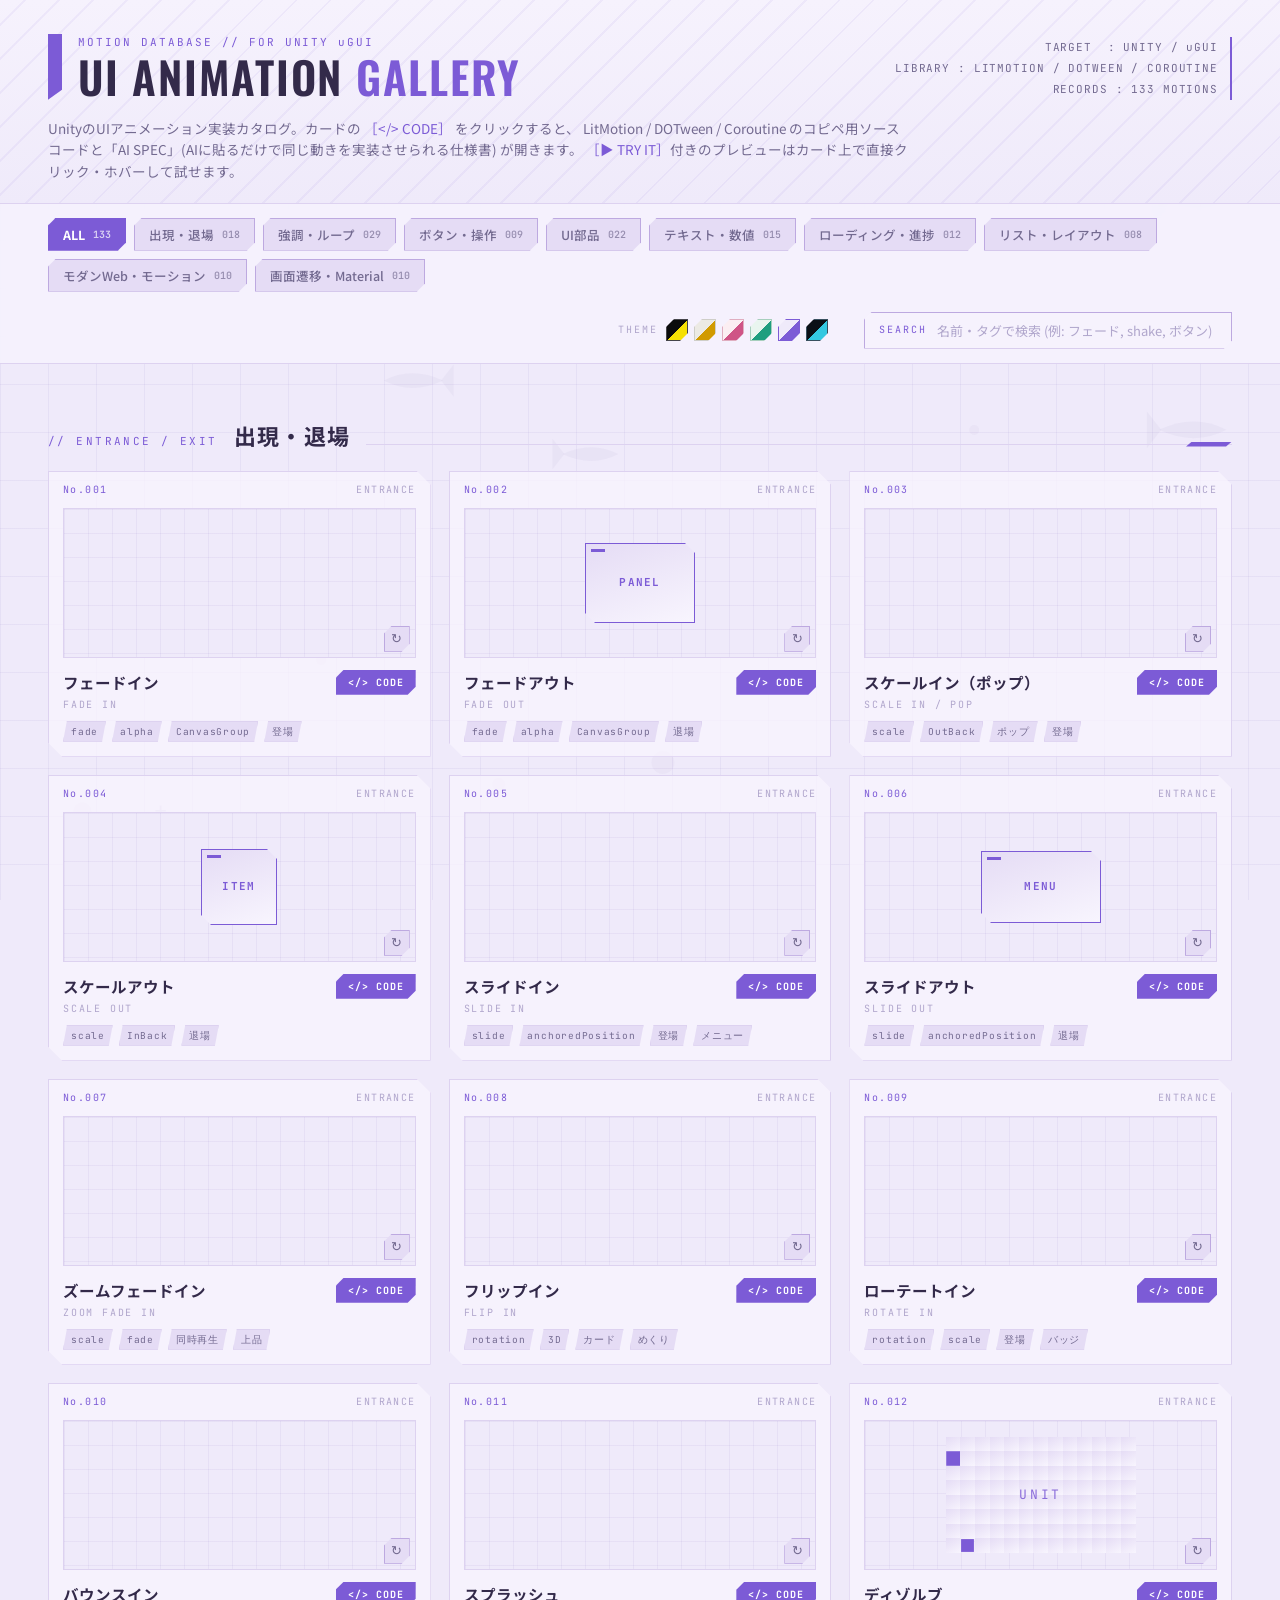
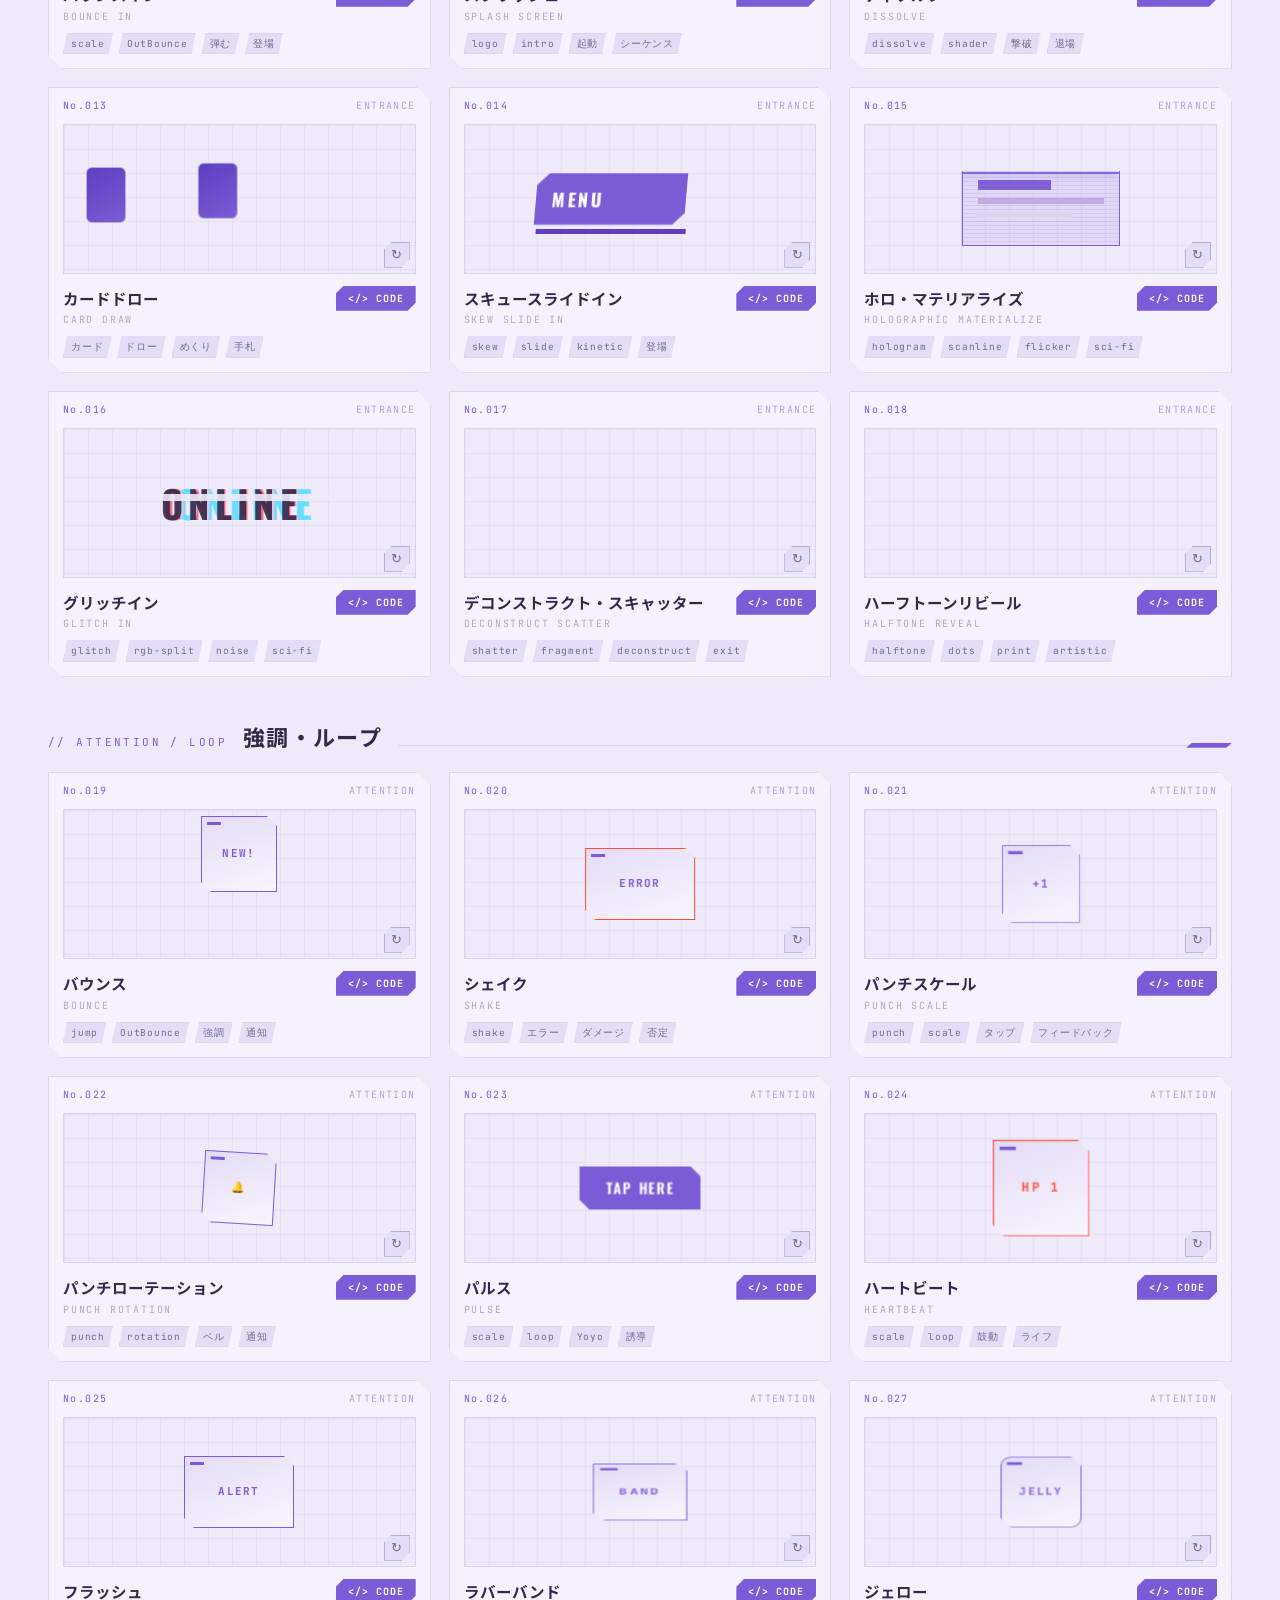
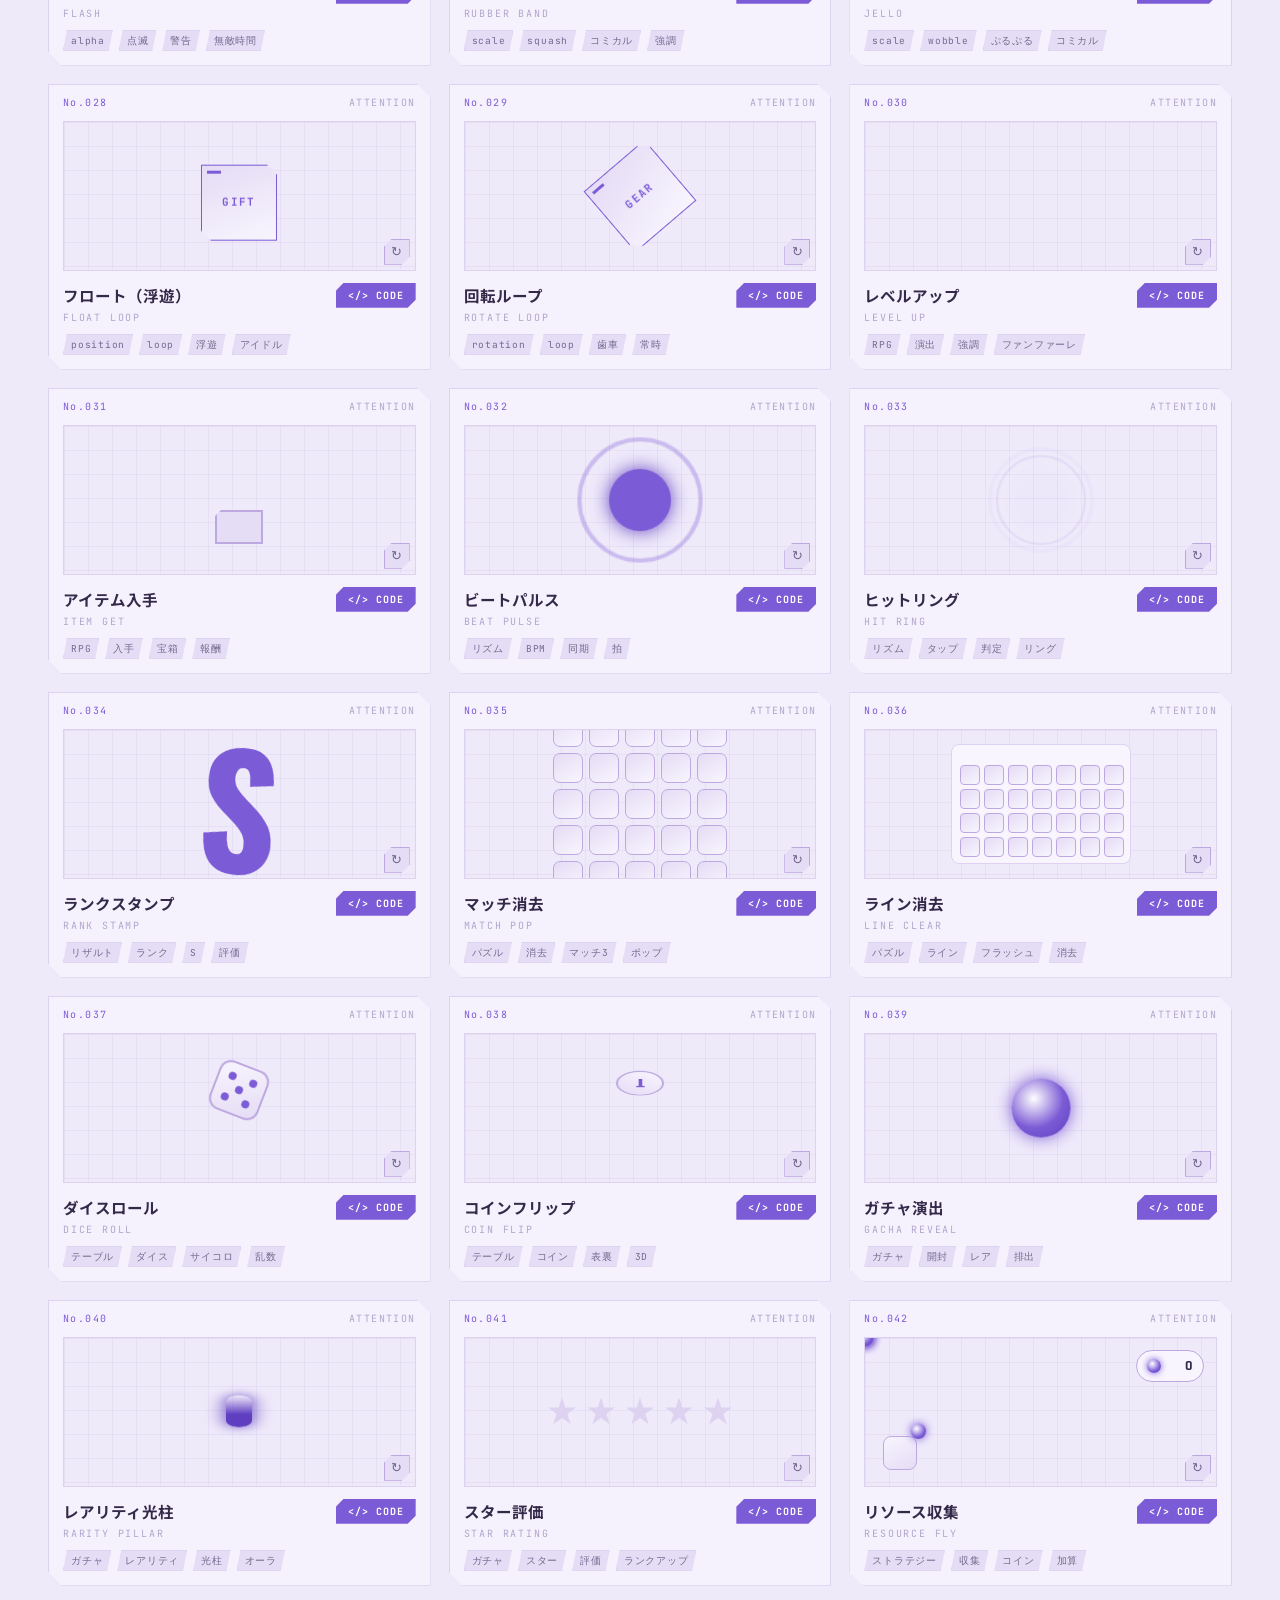
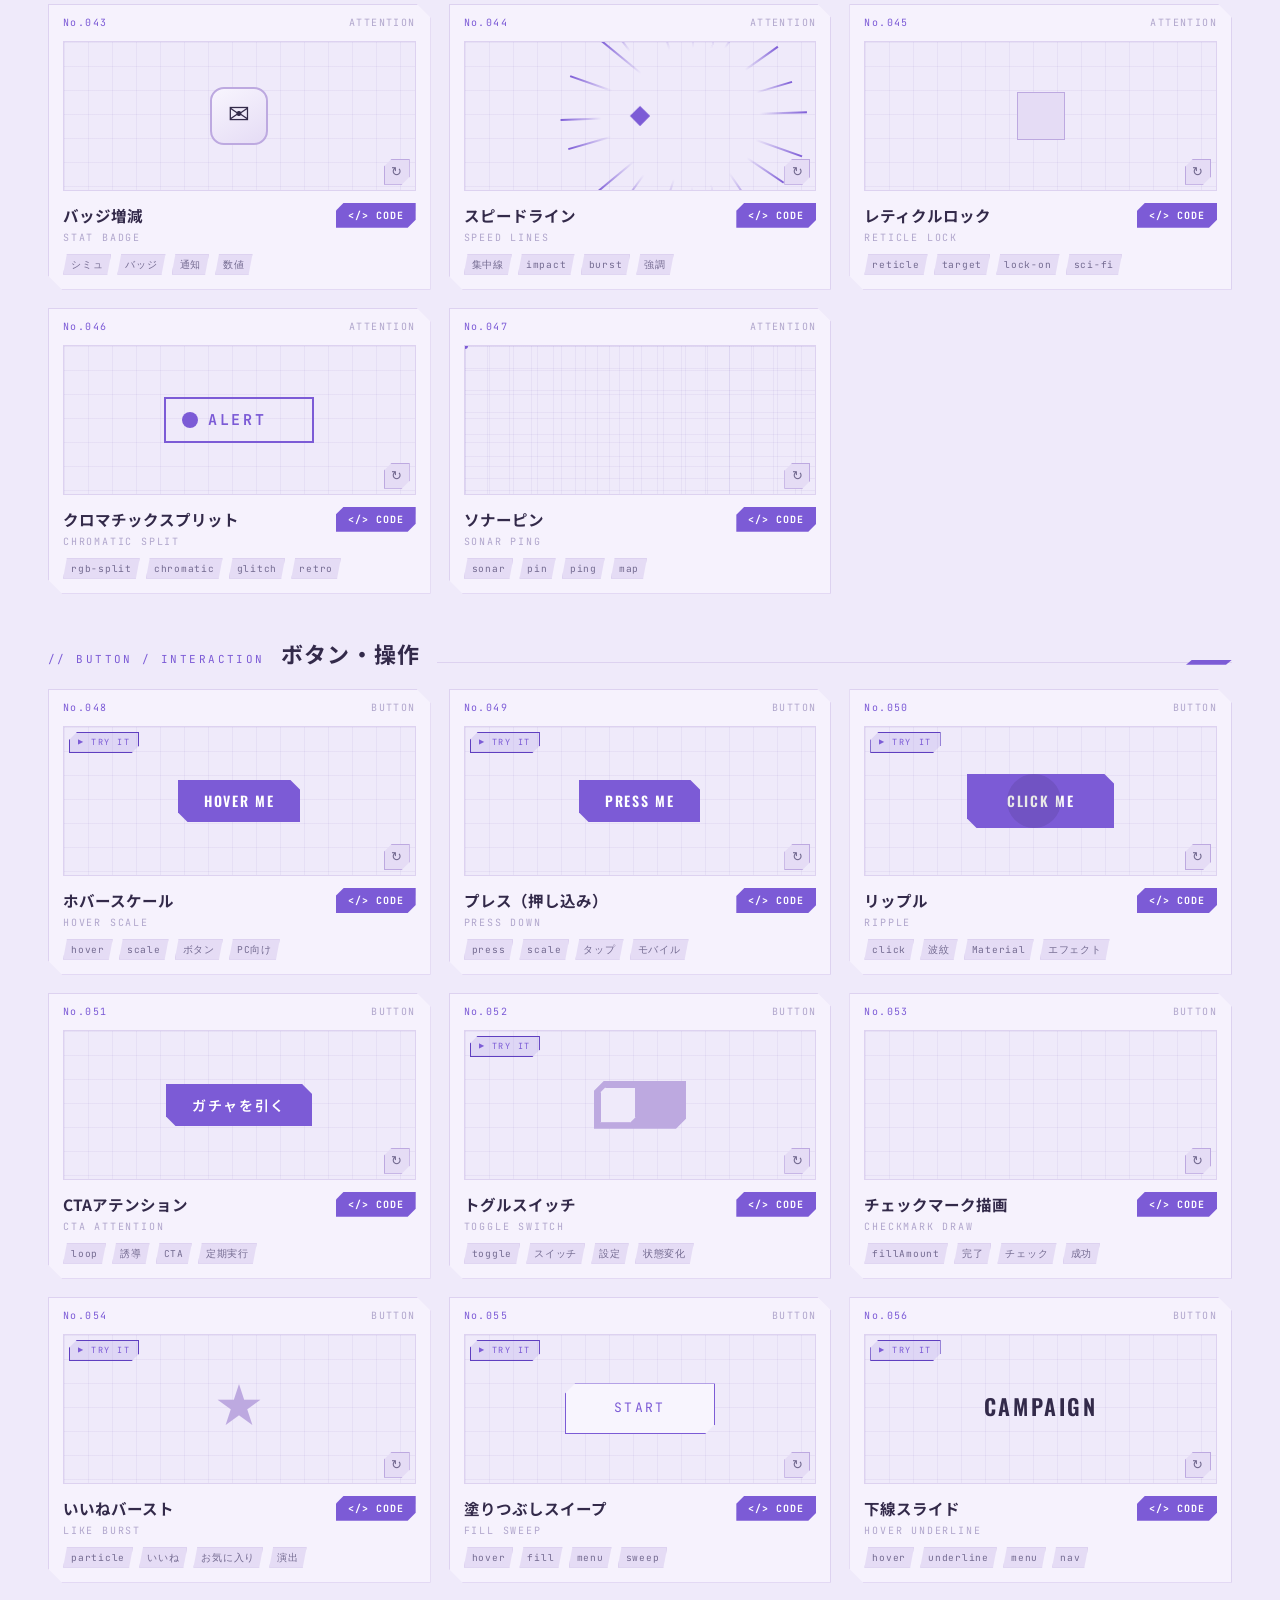
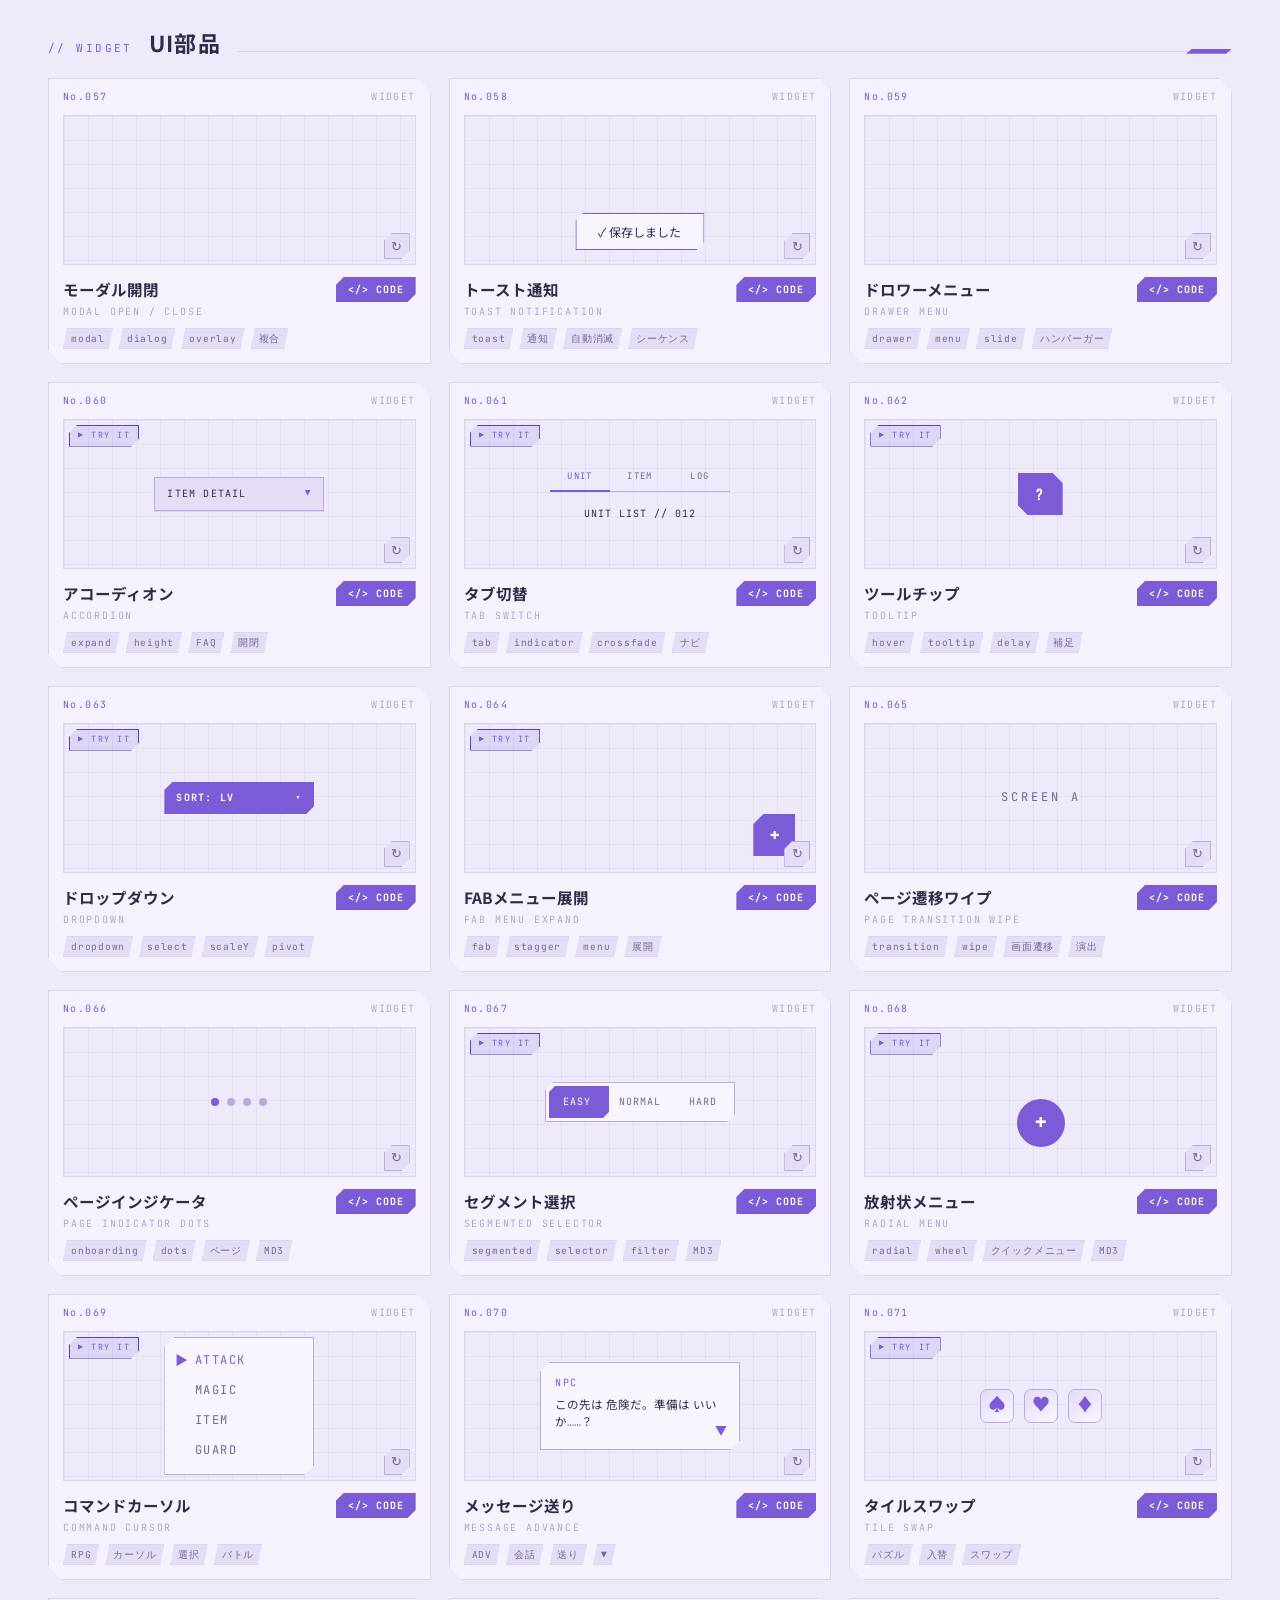
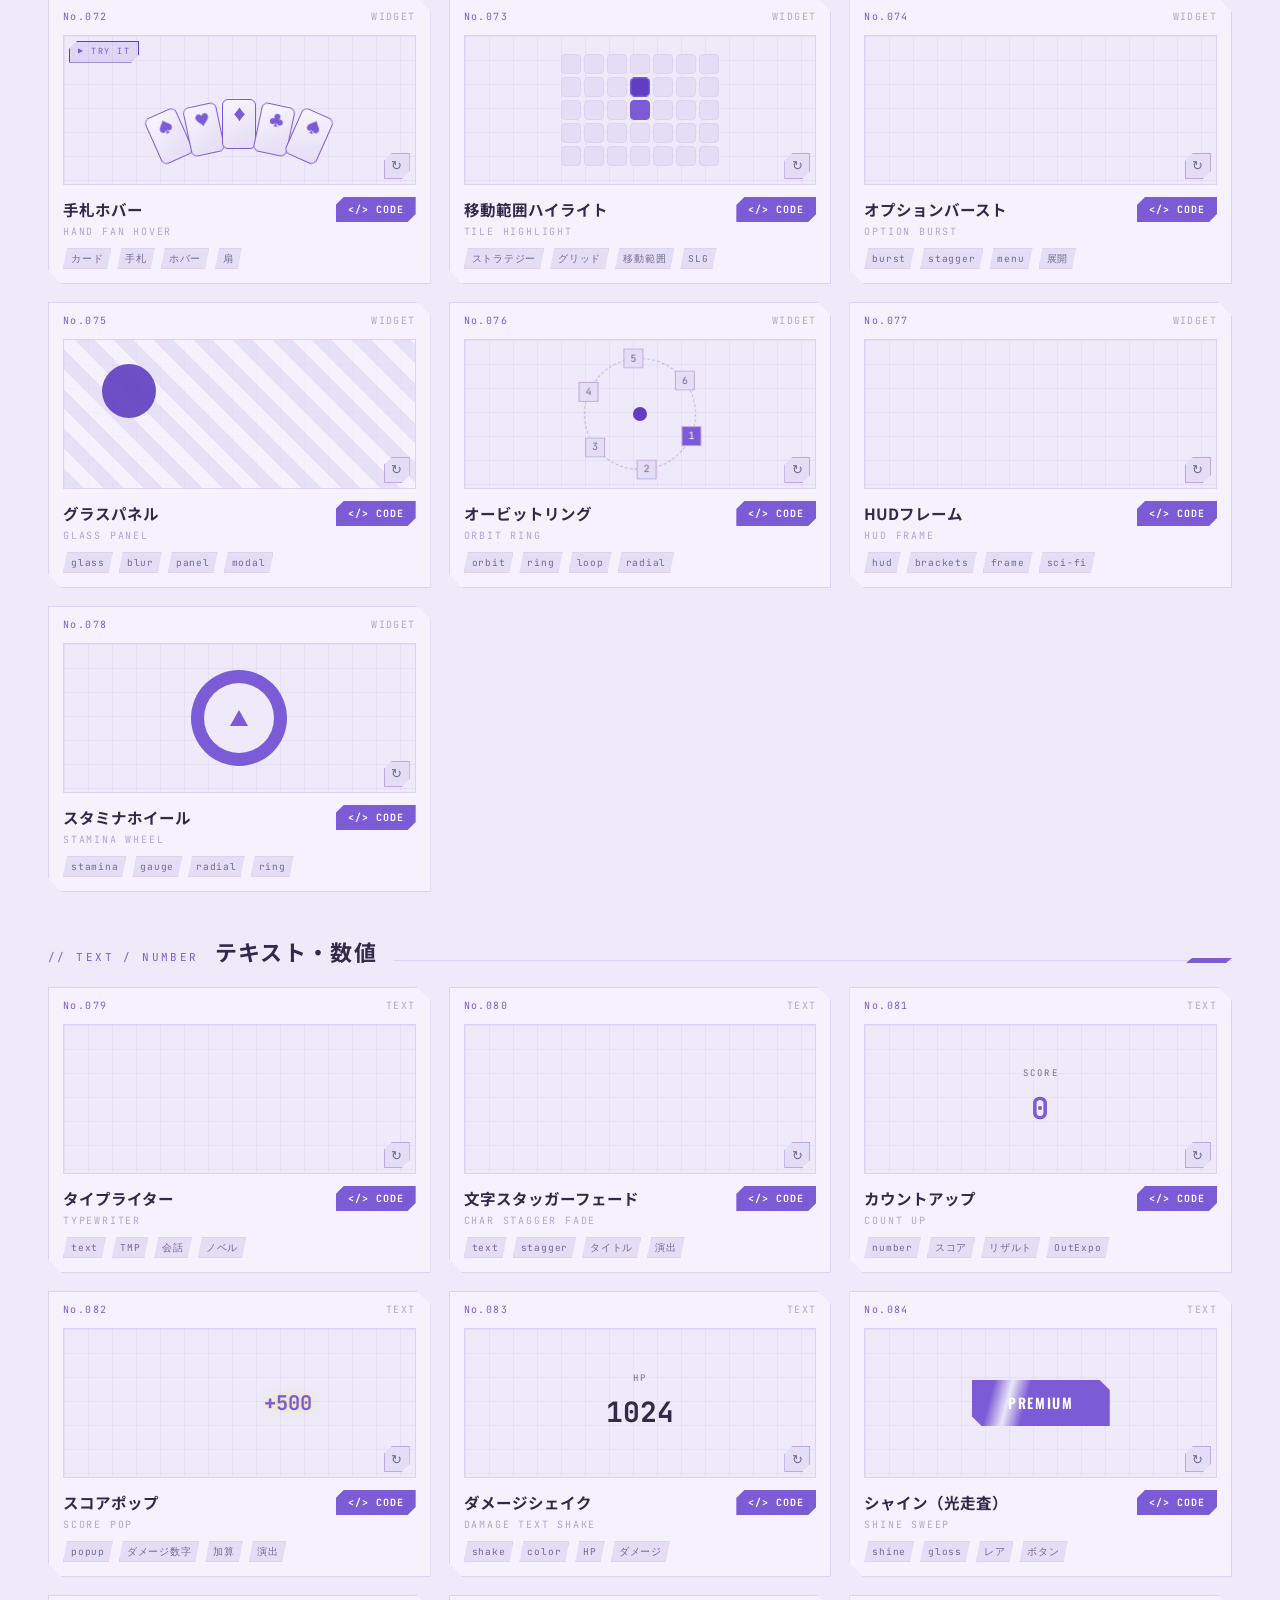
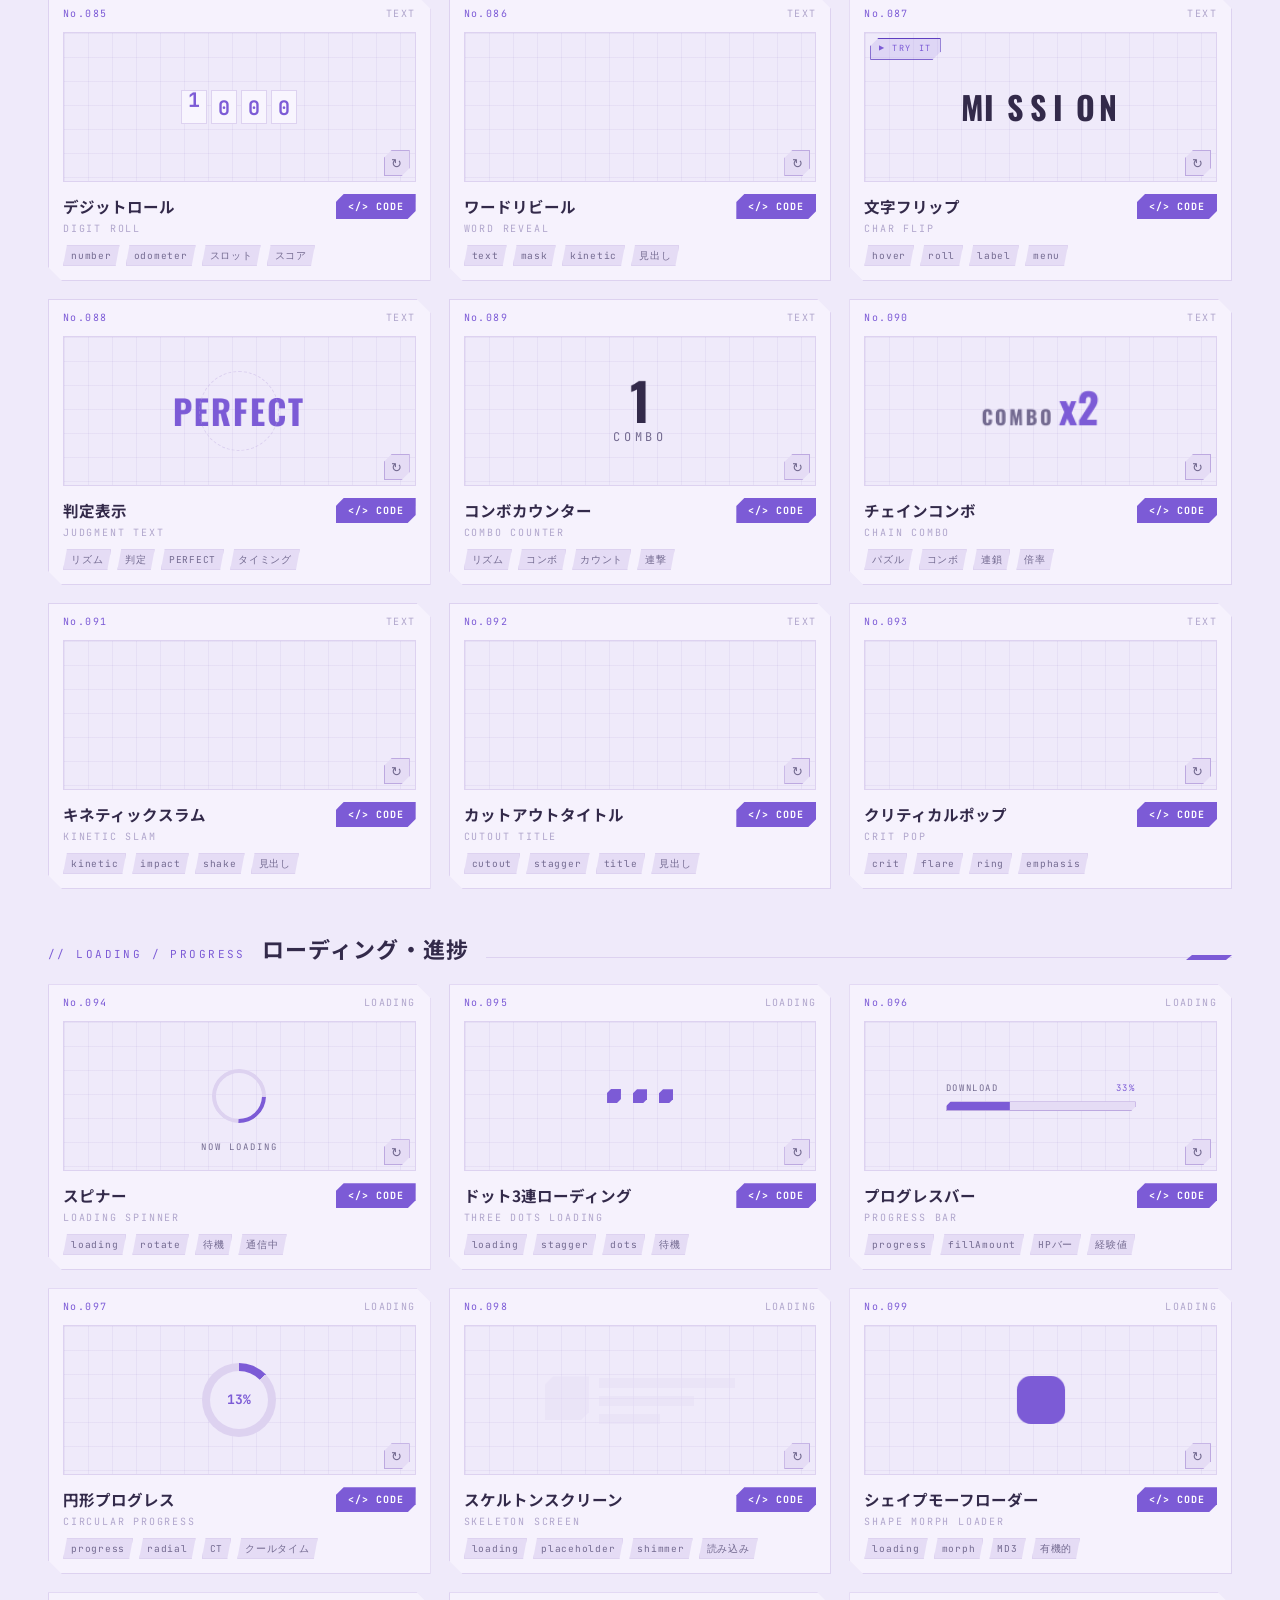
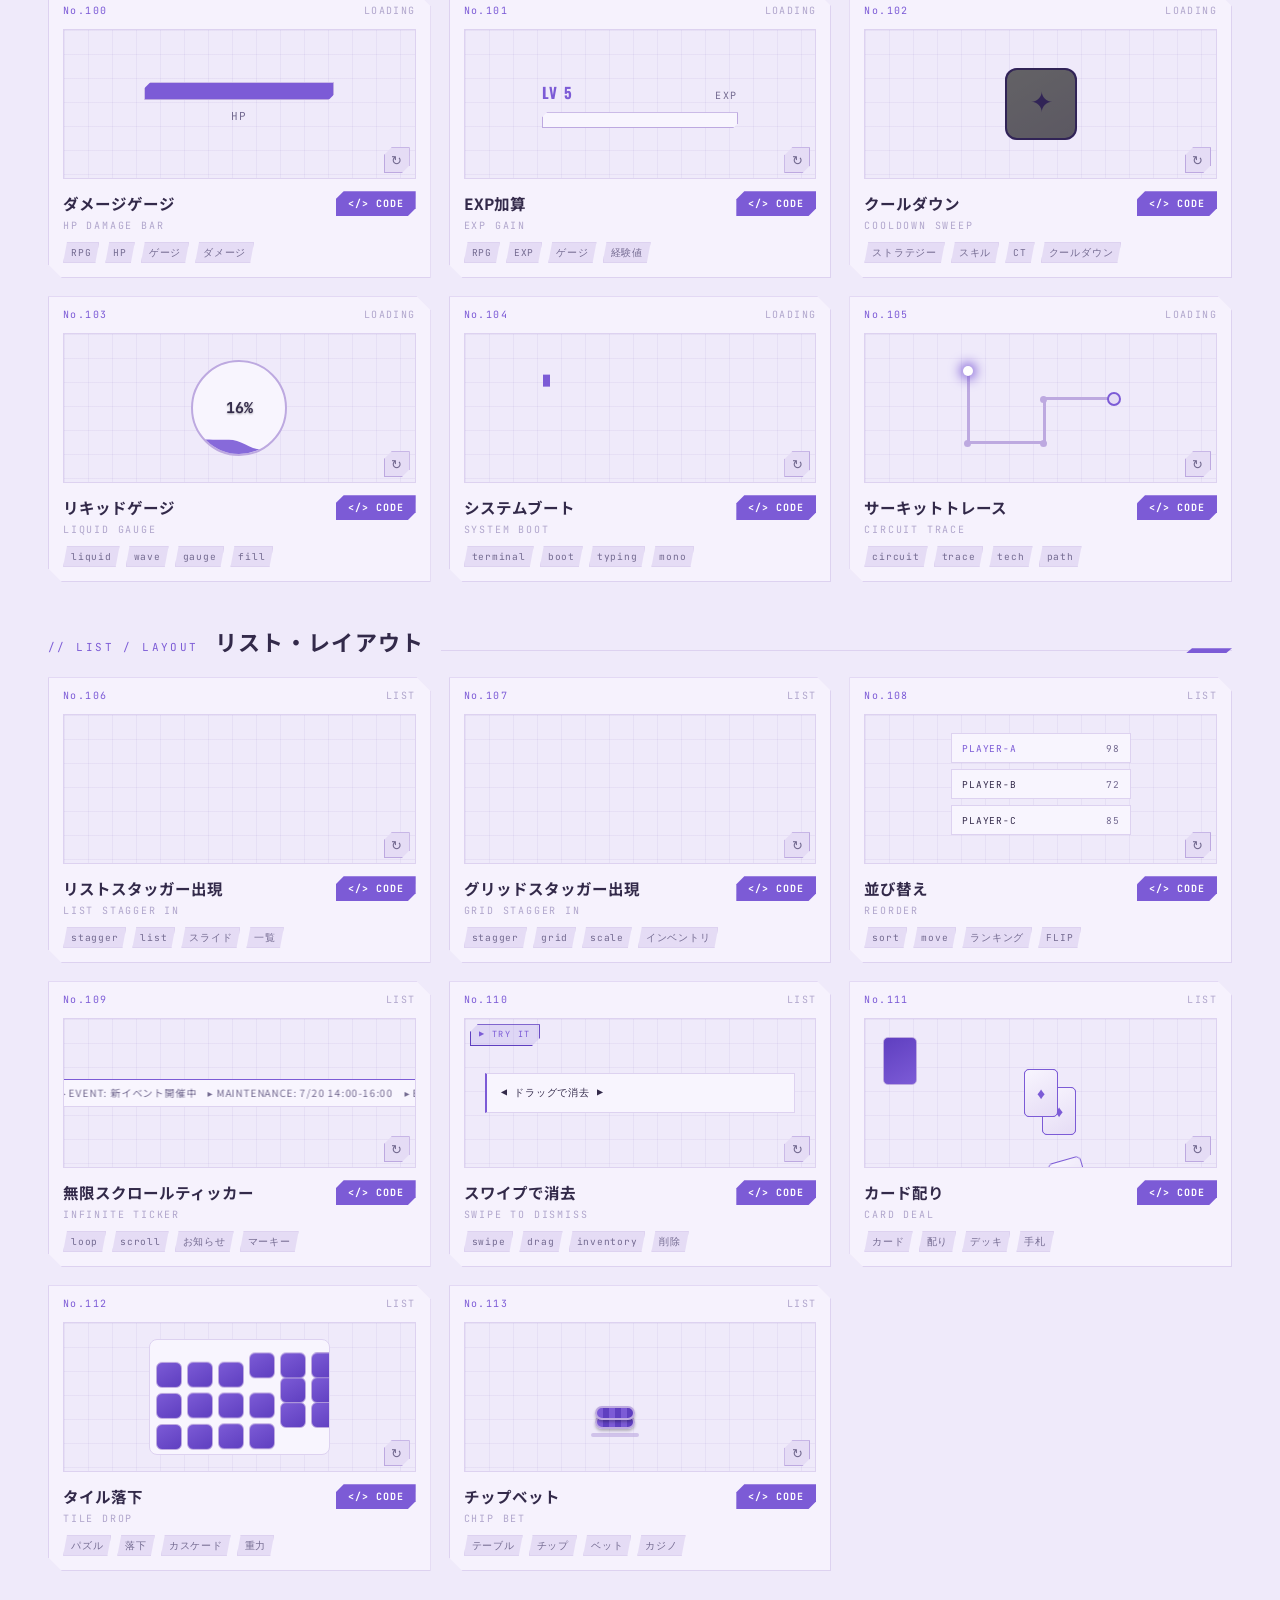
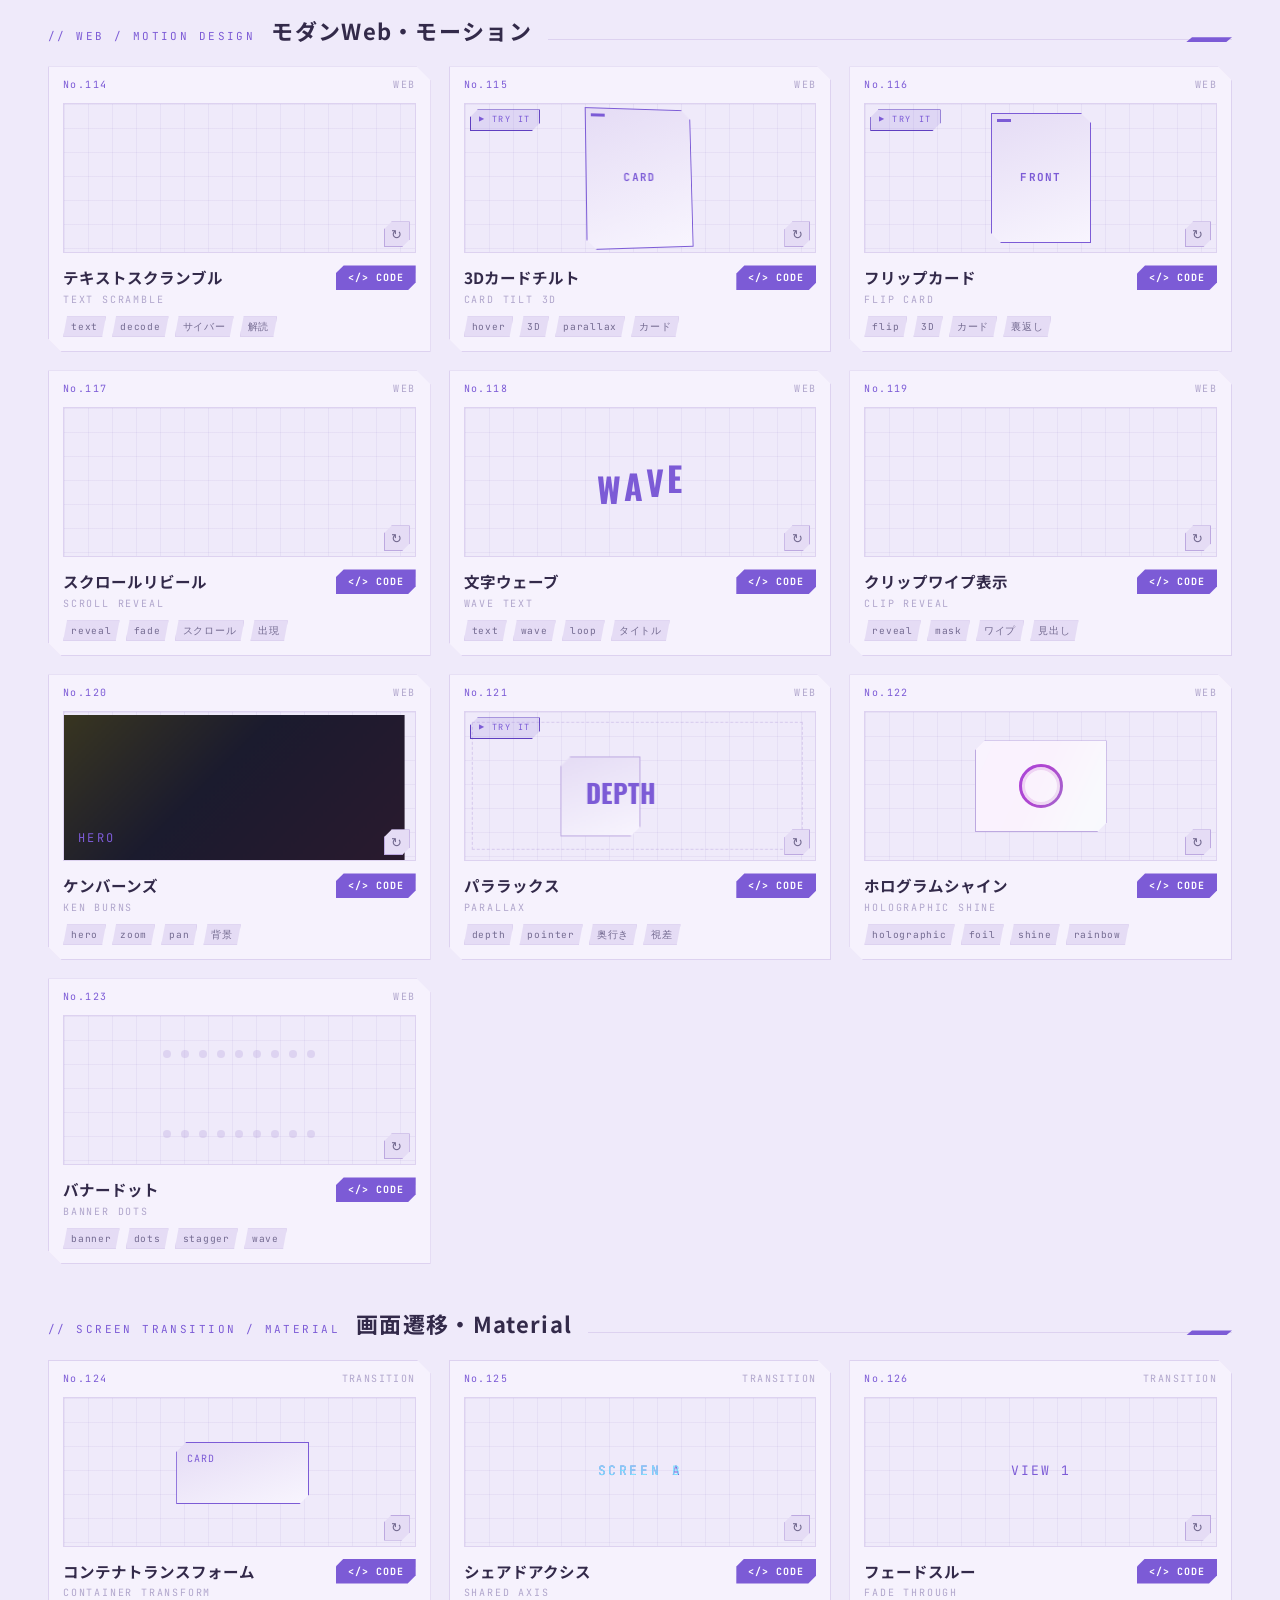
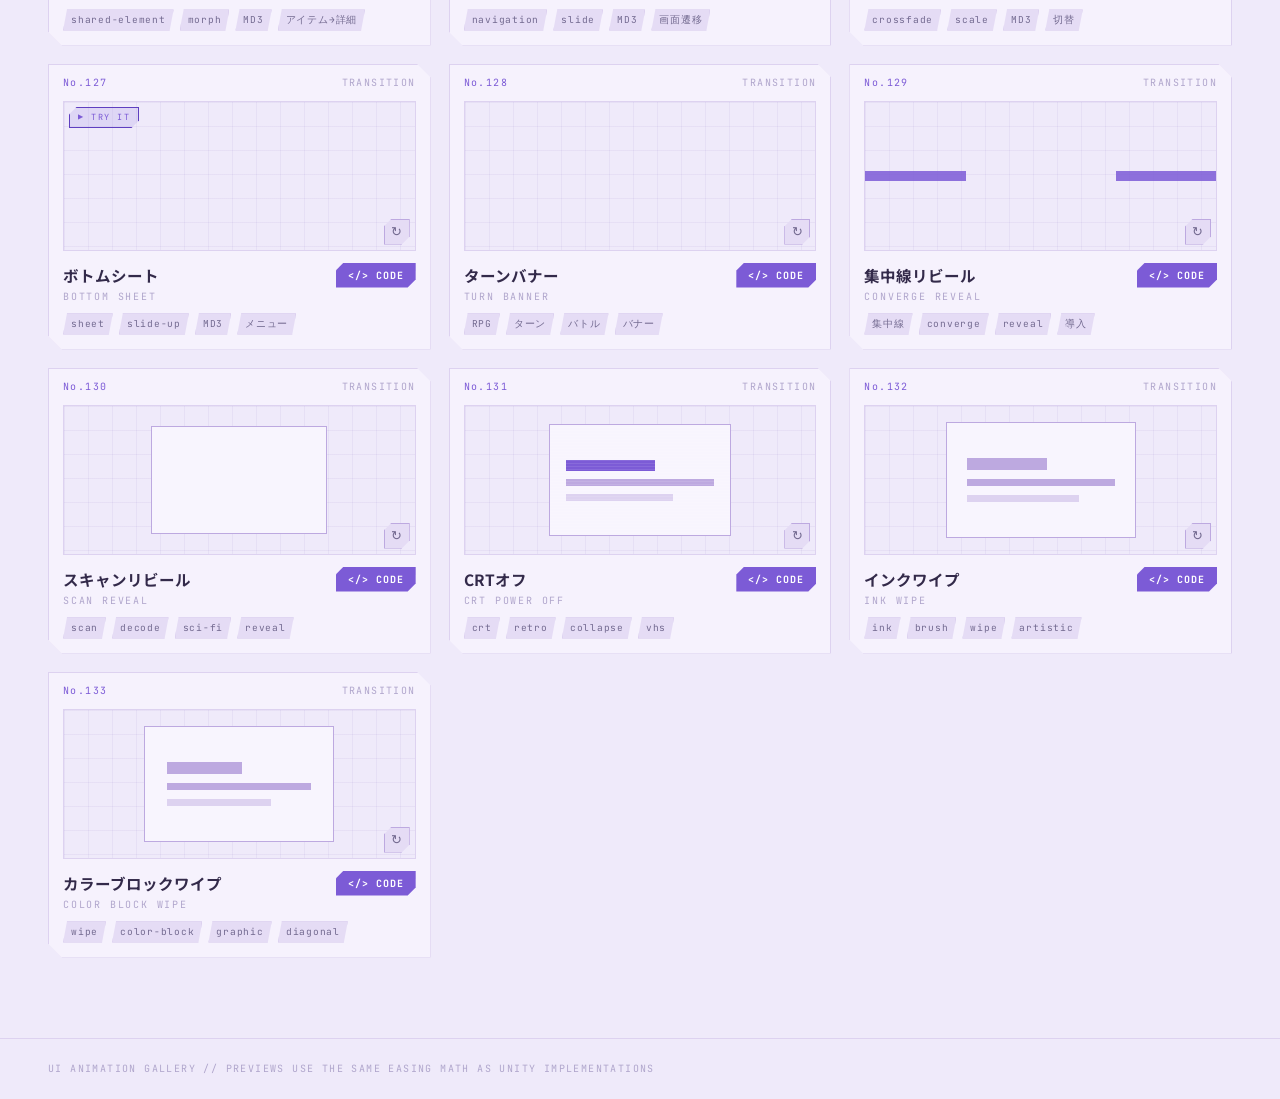
==== commit 75fa6df1: "add: バナー関係" ====
--- a/index.html
+++ b/index.html
@@ -4,6 +4,23 @@
 <meta charset="UTF-8">
 <meta name="viewport" content="width=device-width, initial-scale=1.0">
 <title>UI ANIMATION GALLERY — Unity移植用モーションカタログ</title>
+<meta name="description" content="UnityのUIアニメーション実装カタログ。ライブプレビュー・LitMotion / DOTween / Coroutine / UI Toolkit のコピペ用コード・AI SPEC をモーションごとに収録。">
+
+<!-- OGP / X カード (画像は tools/ogp.html から生成) -->
+<meta property="og:type" content="website">
+<meta property="og:site_name" content="UI ANIMATION GALLERY">
+<meta property="og:url" content="https://citrusmikan.github.io/UIAnimationGallery/index.html">
+<meta property="og:title" content="UI ANIMATION GALLERY — Unity移植用モーションカタログ">
+<meta property="og:description" content="UnityのUIアニメーション実装カタログ。ライブプレビュー・LitMotion / DOTween / Coroutine / UI Toolkit のコピペ用コード・AI SPEC をモーションごとに収録。">
+<meta property="og:image" content="https://citrusmikan.github.io/UIAnimationGallery/assets/og.png">
+<meta property="og:image:width" content="1200">
+<meta property="og:image:height" content="630">
+<meta property="og:locale" content="ja_JP">
+<meta name="twitter:card" content="summary_large_image">
+<meta name="twitter:title" content="UI ANIMATION GALLERY — Unity移植用モーションカタログ">
+<meta name="twitter:description" content="UnityのUIアニメーション実装カタログ。ライブプレビュー・コピペ用コード・AI SPEC をモーションごとに収録。">
+<meta name="twitter:image" content="https://citrusmikan.github.io/UIAnimationGallery/assets/og.png">
+<meta name="twitter:image:alt" content="UI ANIMATION GALLERY — 133 MOTIONS / LITMOTION / DOTWEEN / COROUTINE / UI TOOLKIT">
 <script>
   /* 描画前にテーマを適用してちらつきを防ぐ (?theme= が最優先、次にlocalStorage) */
   (function () {
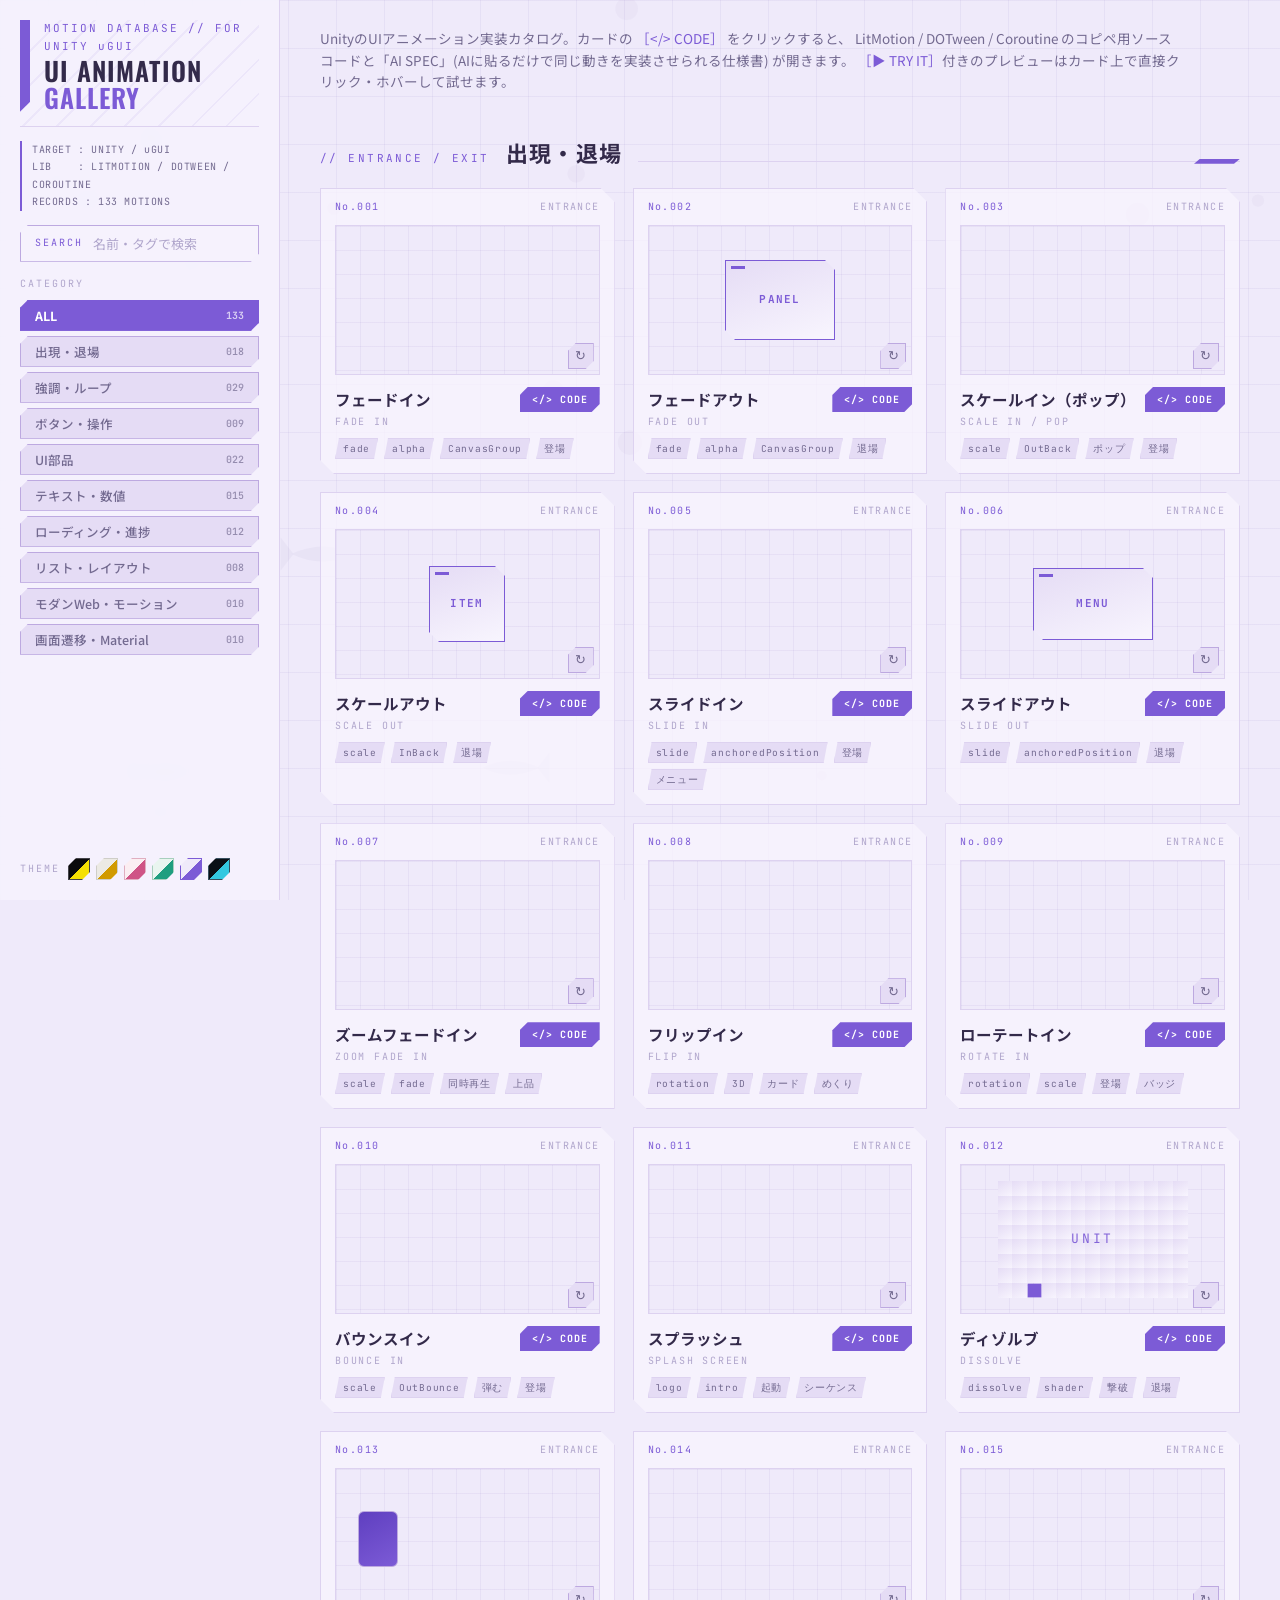
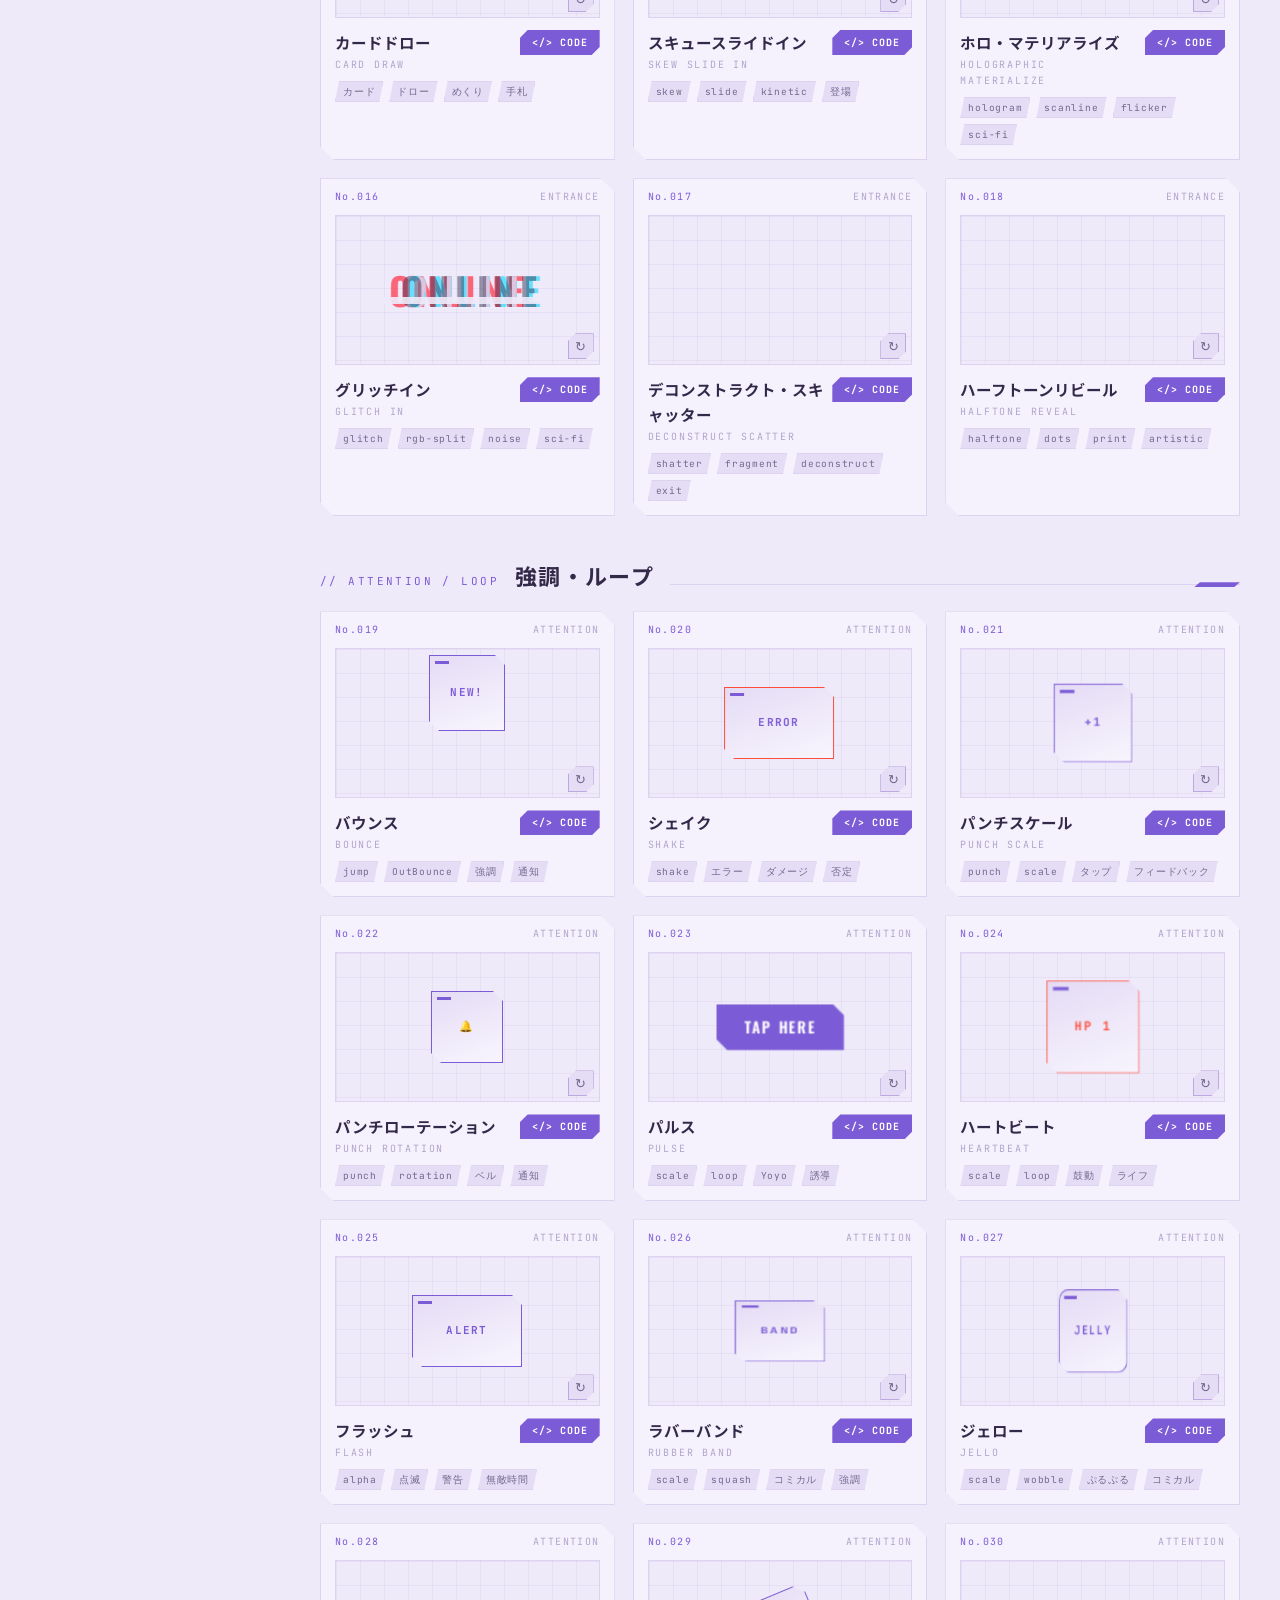
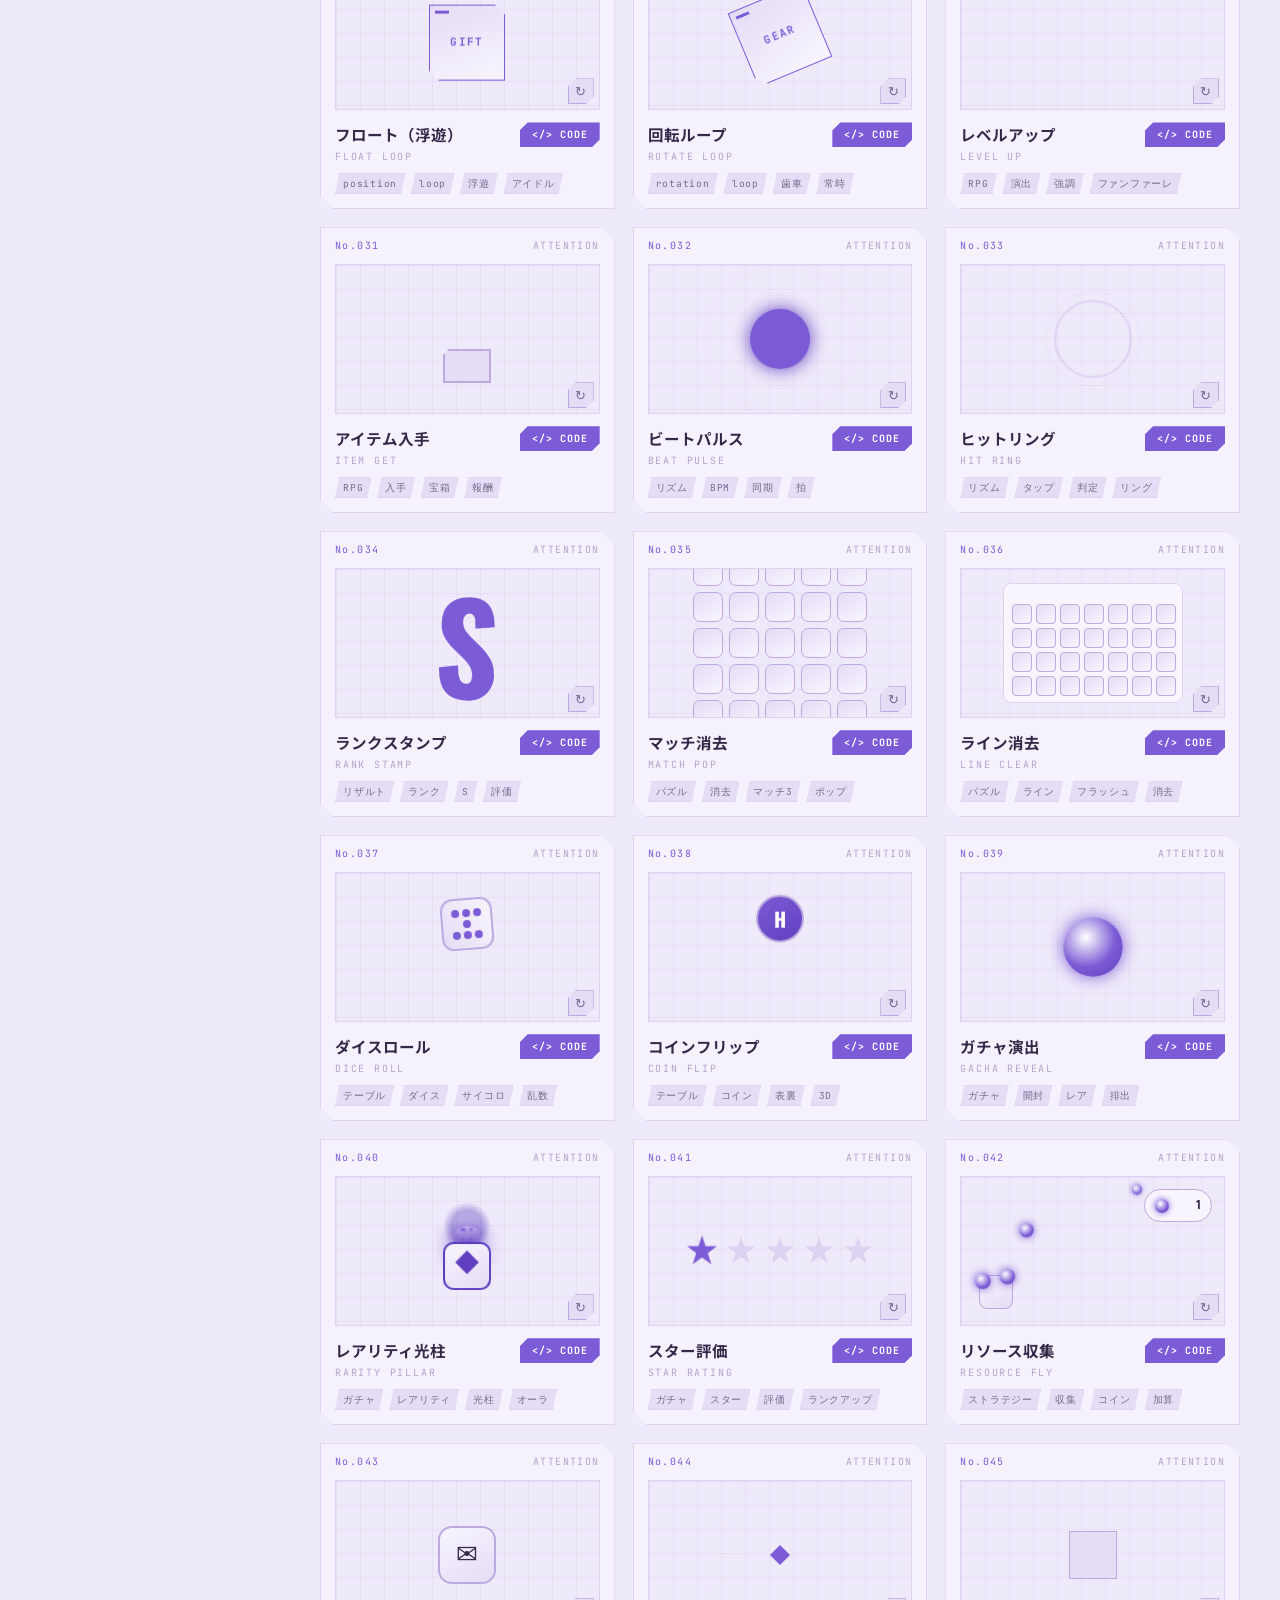
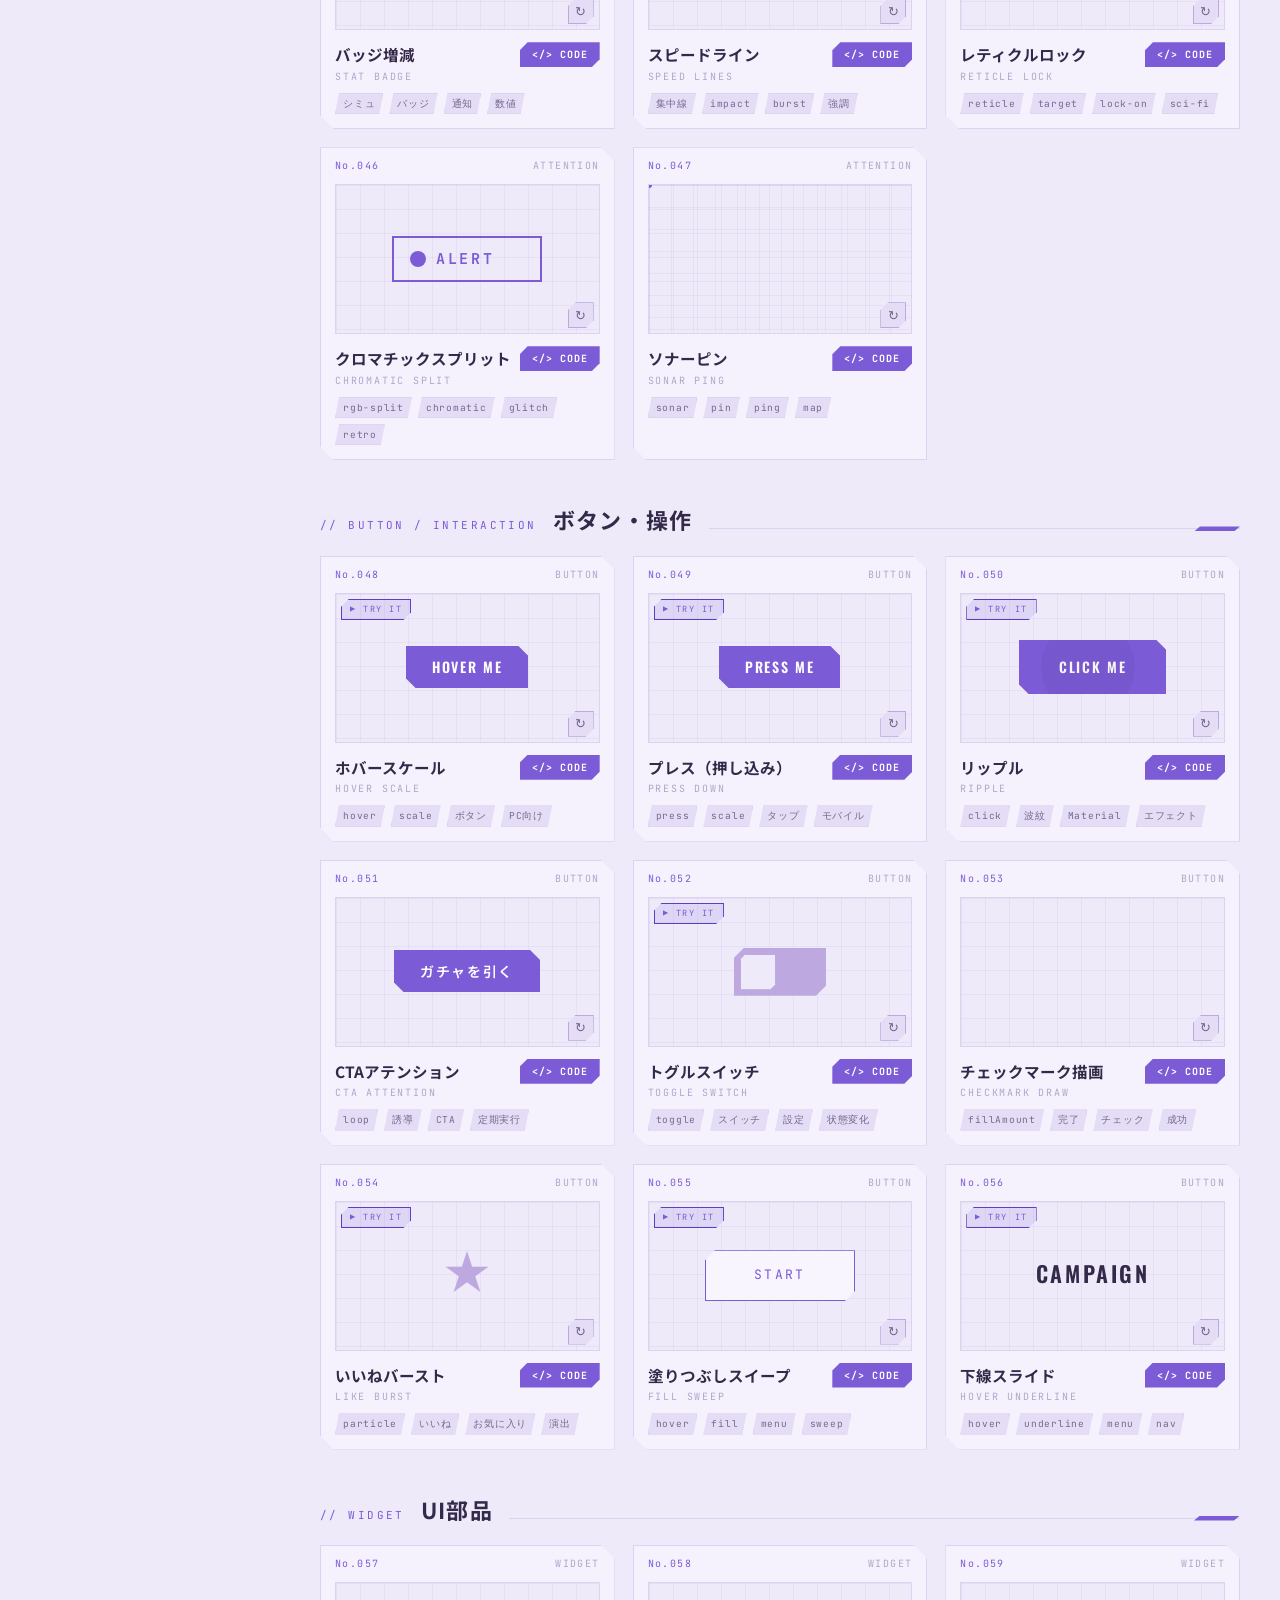
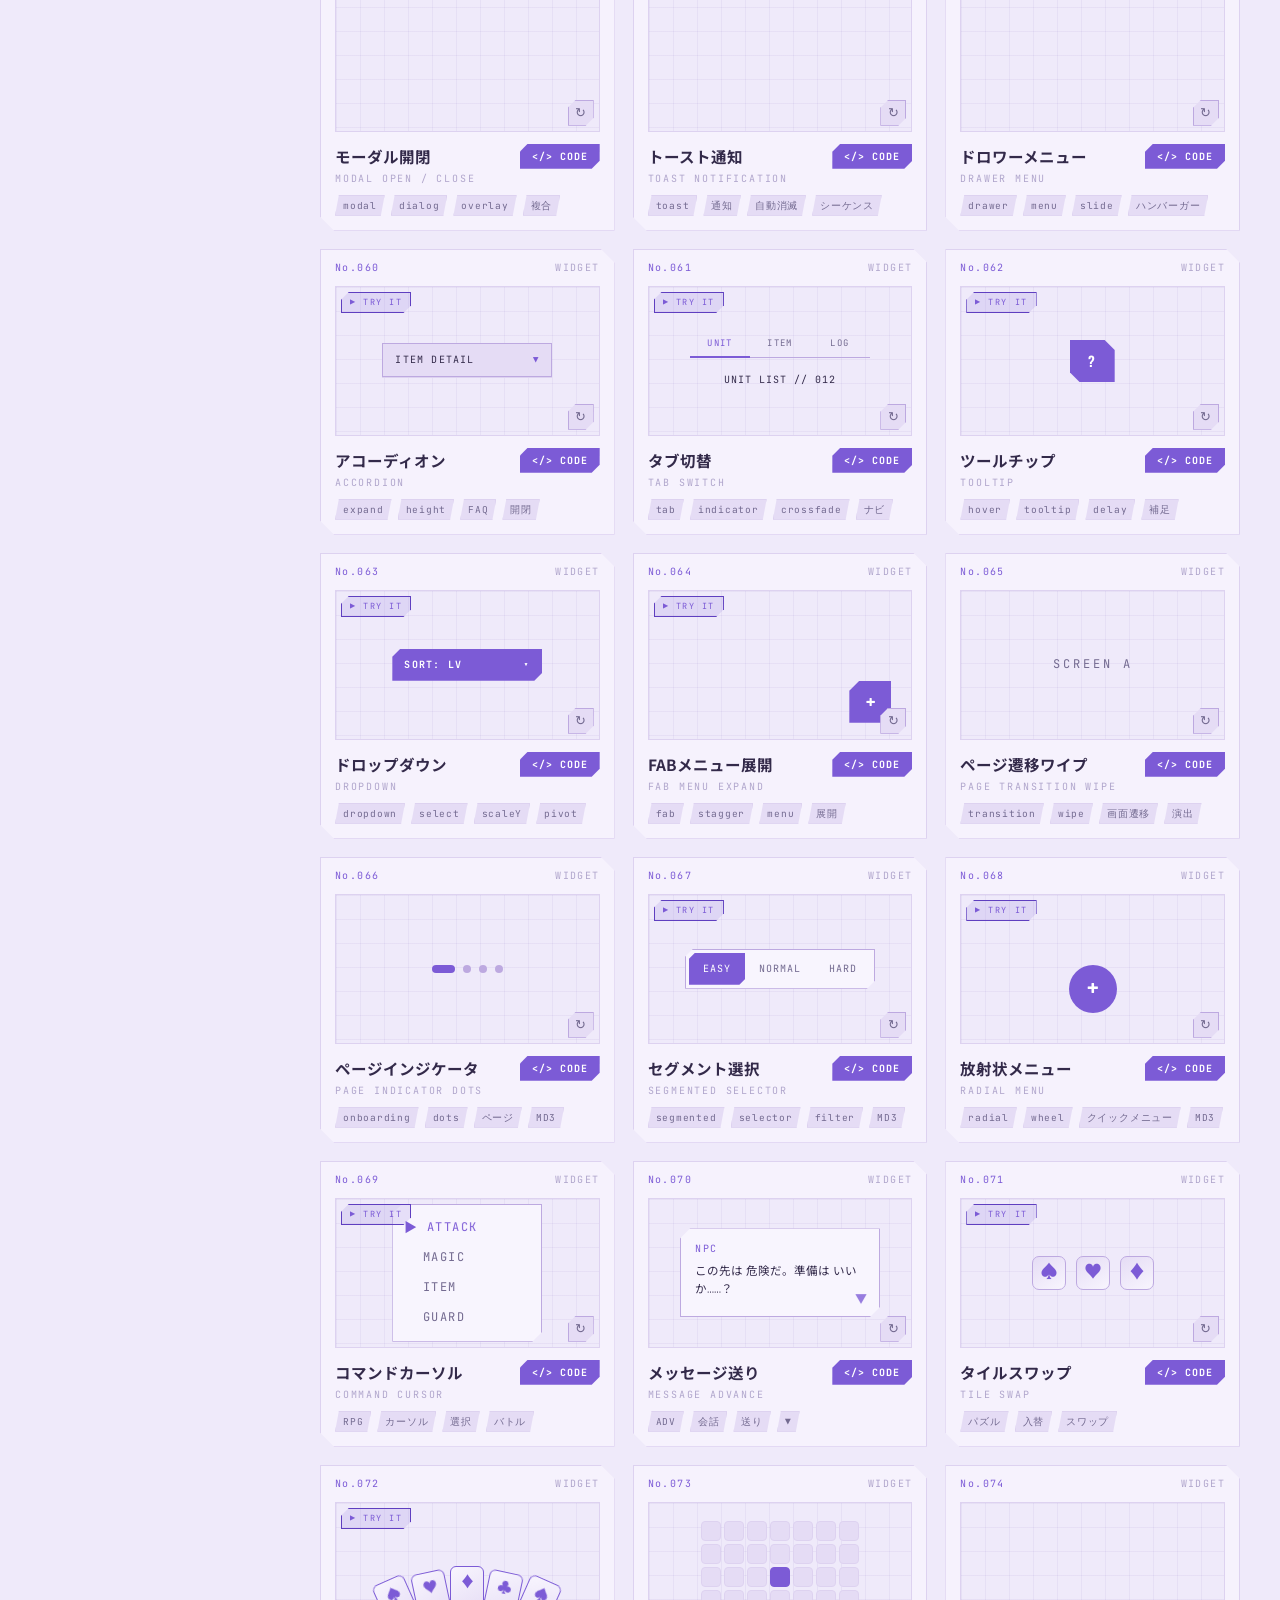
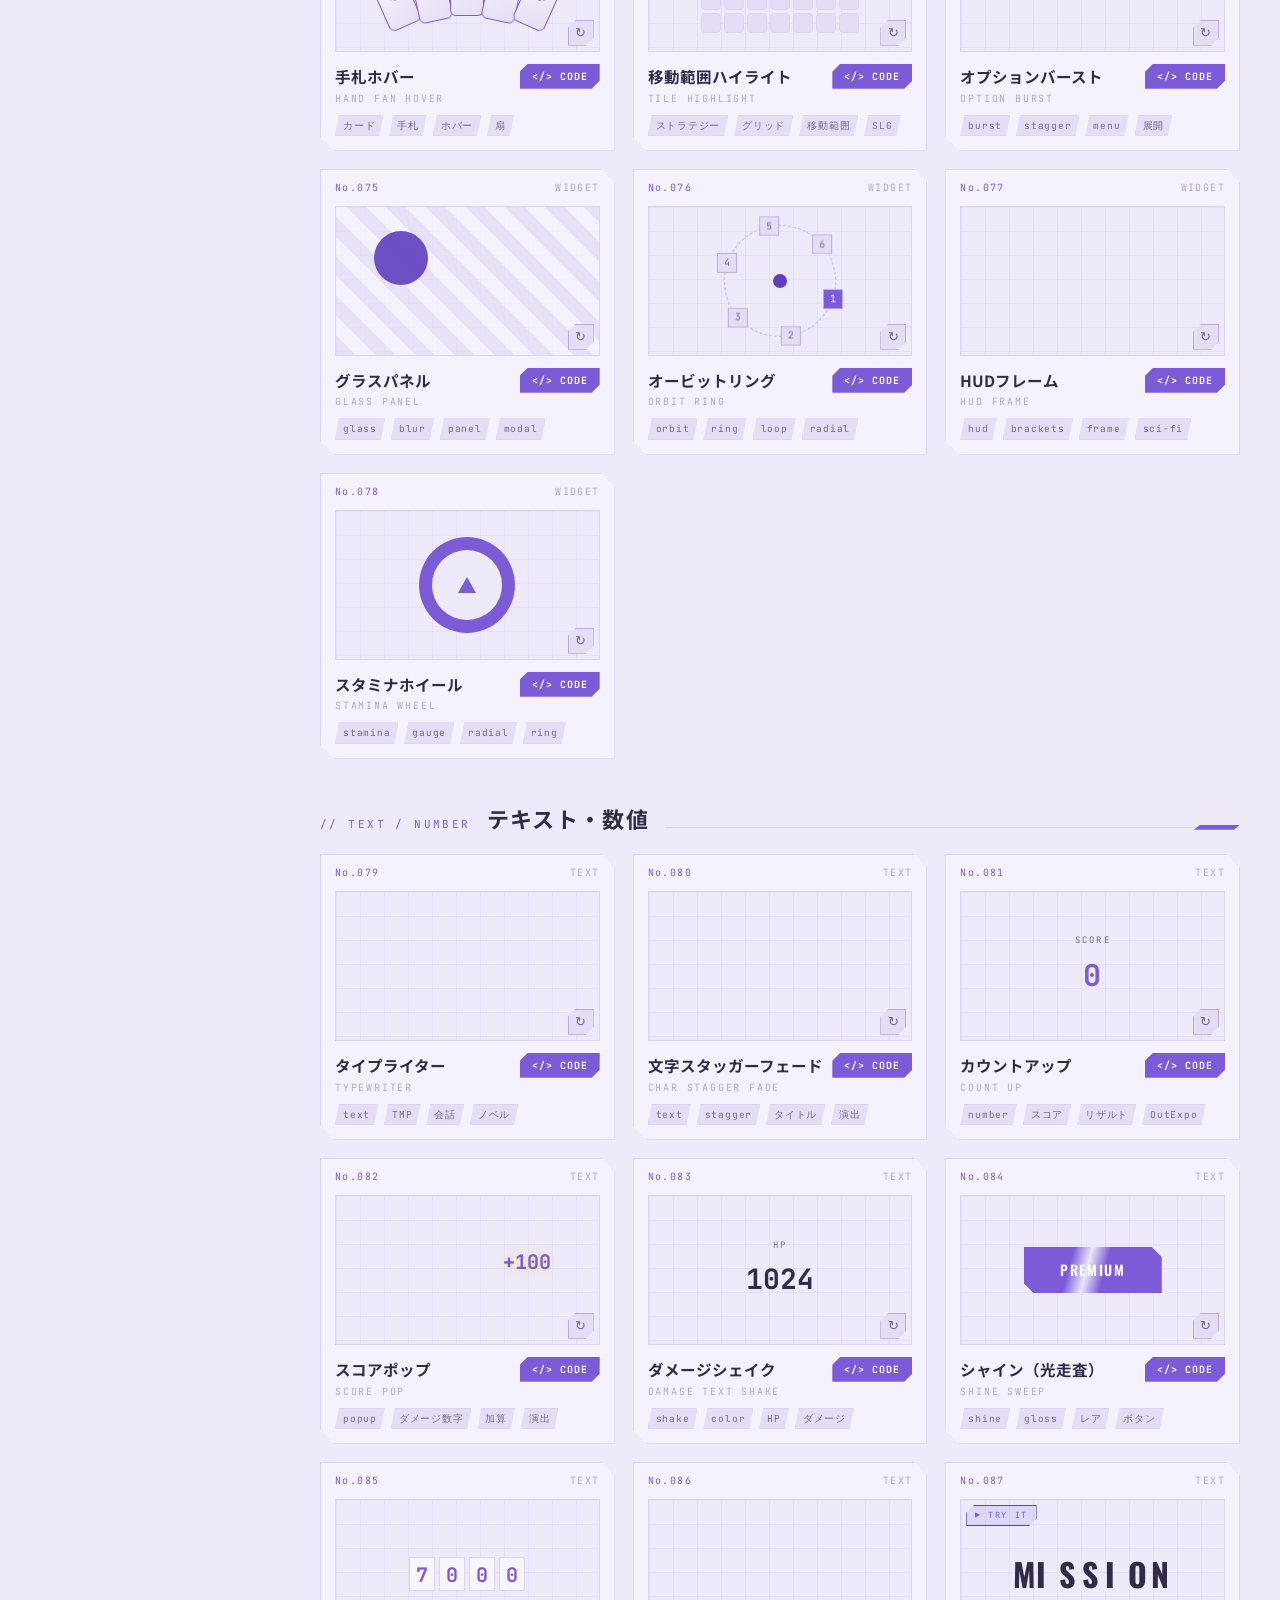
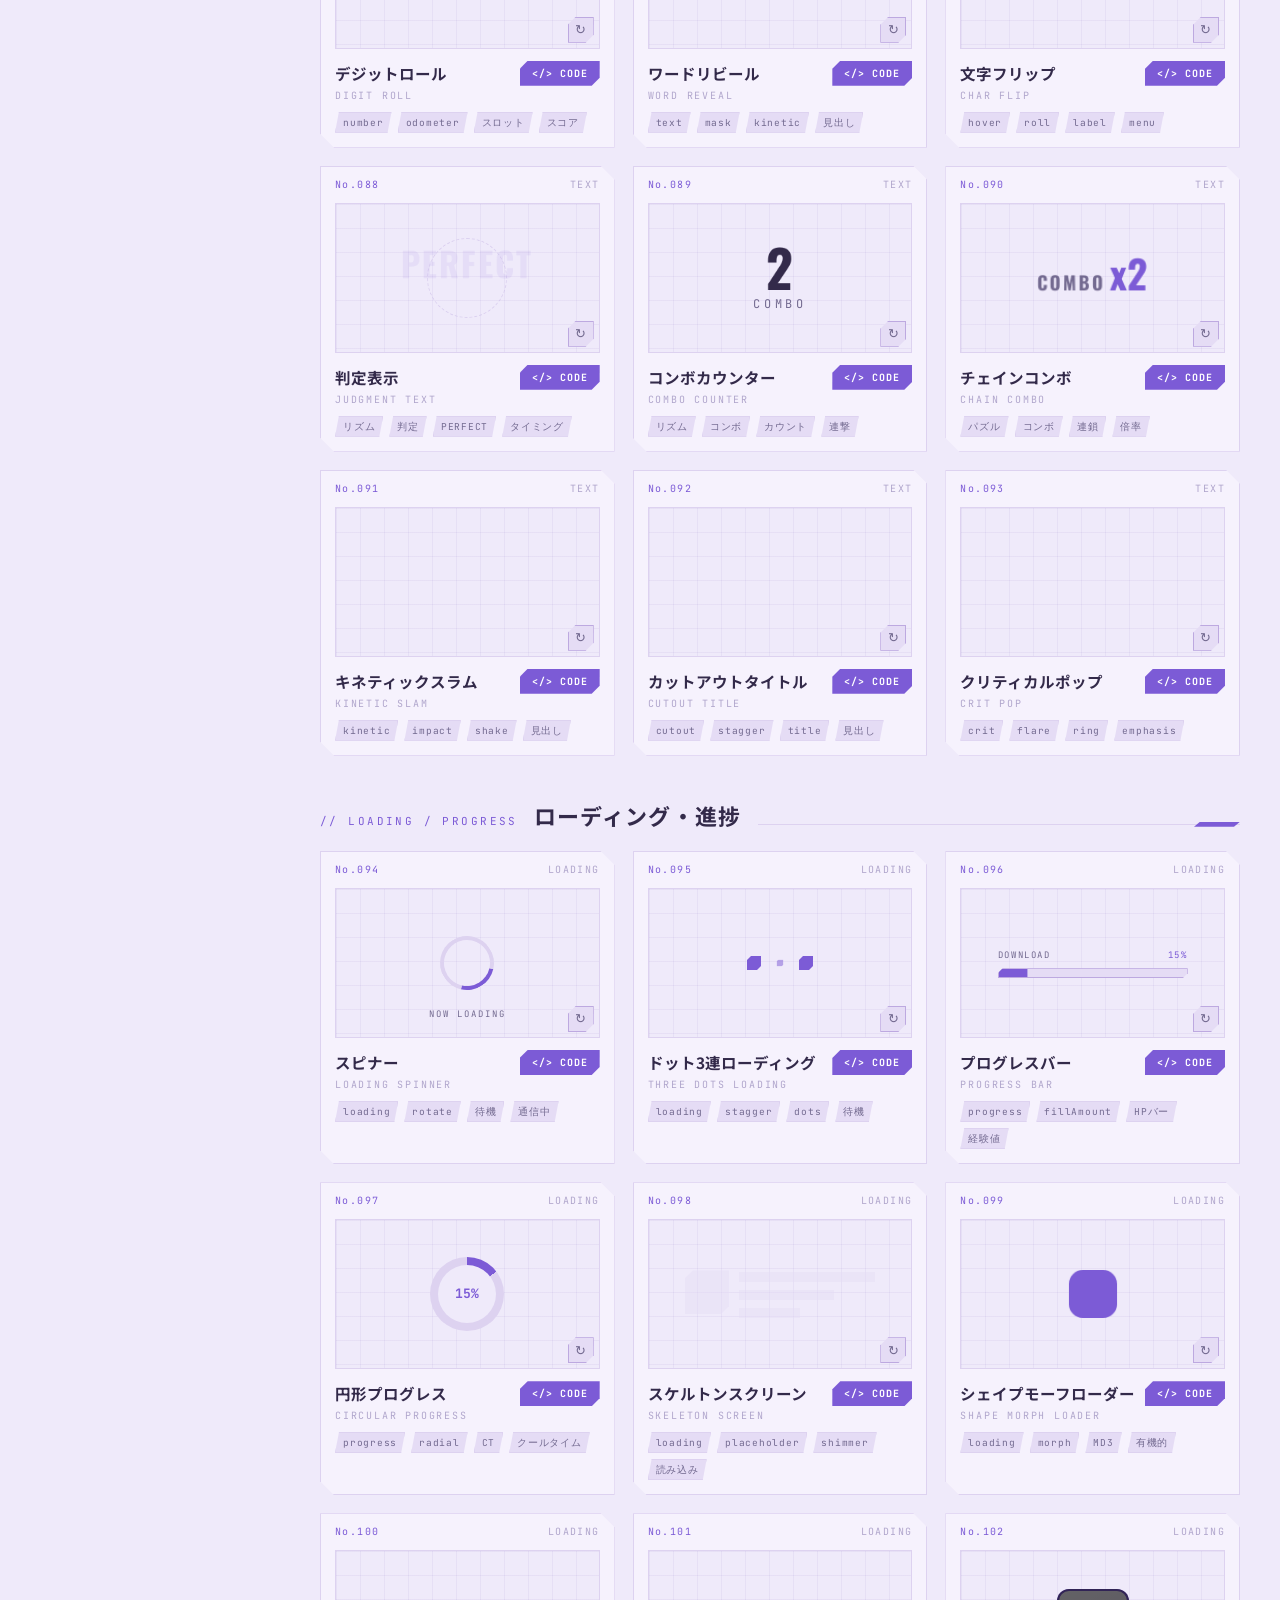
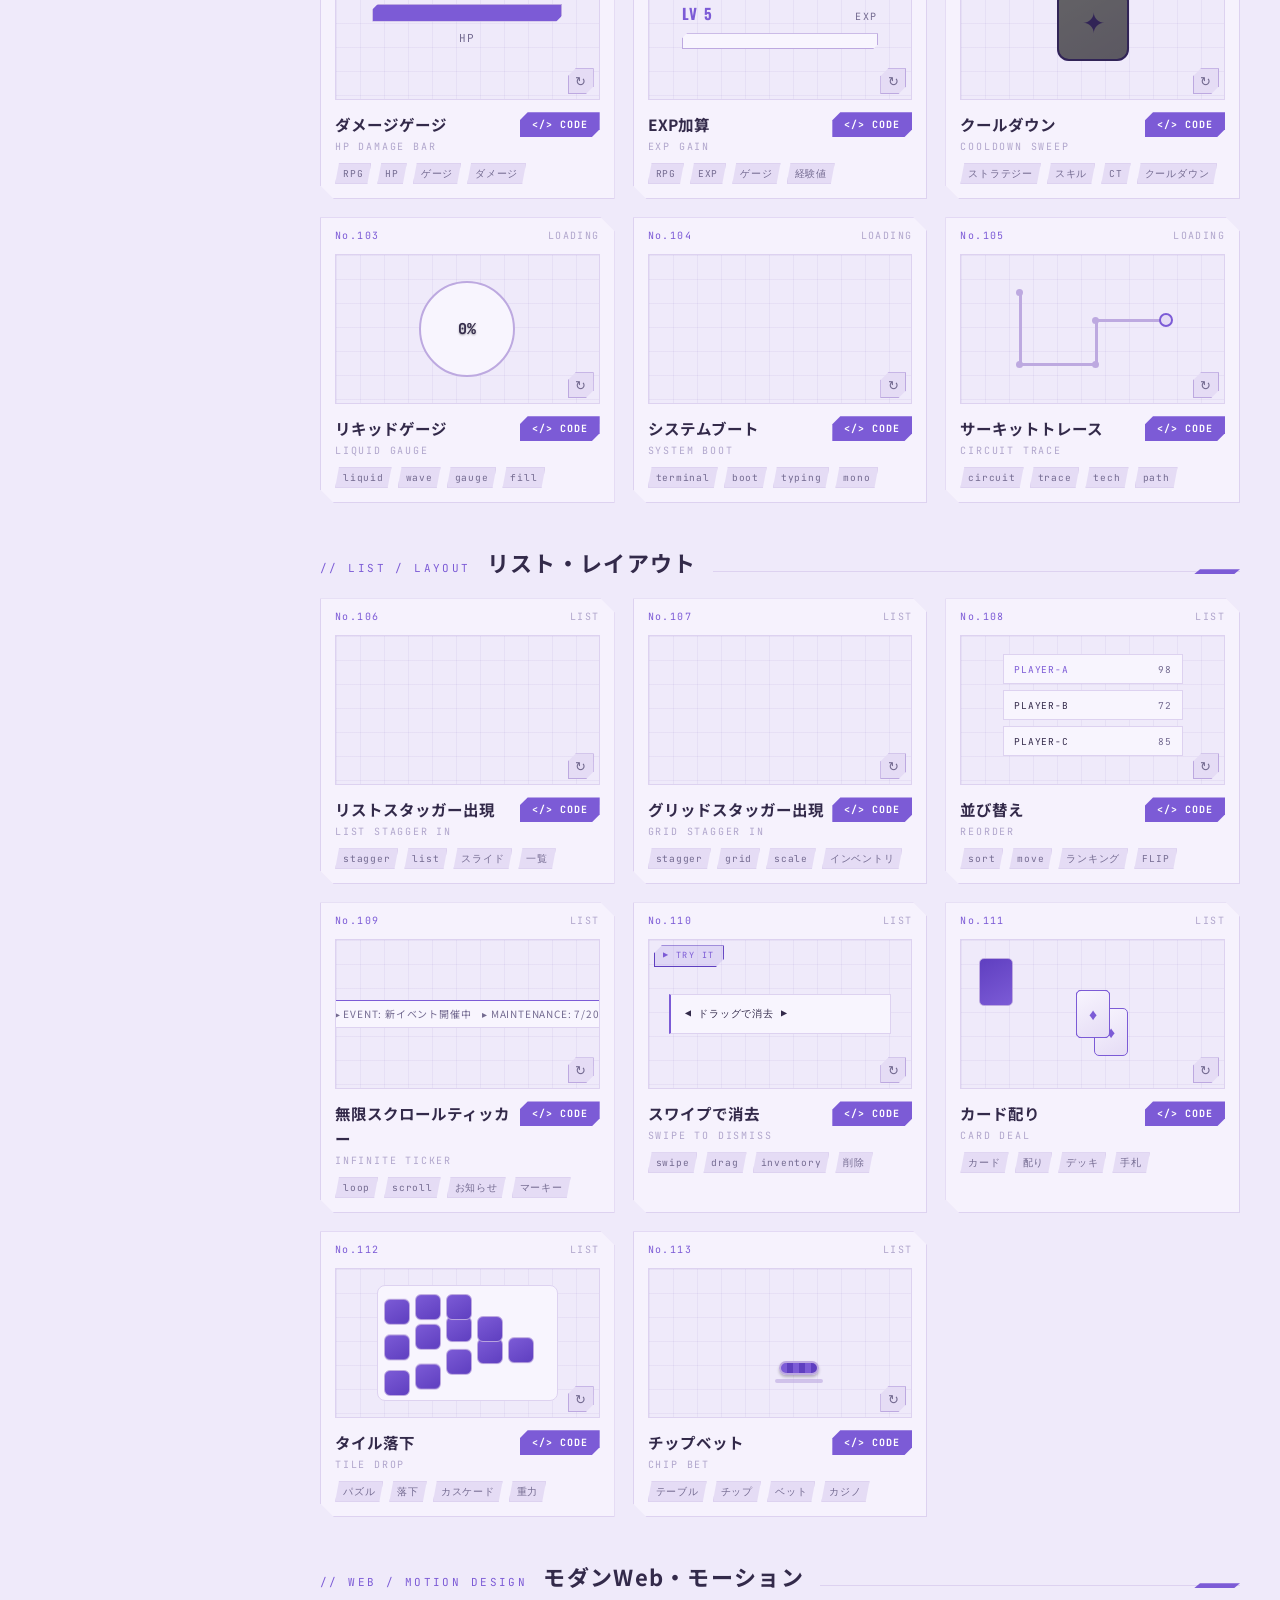
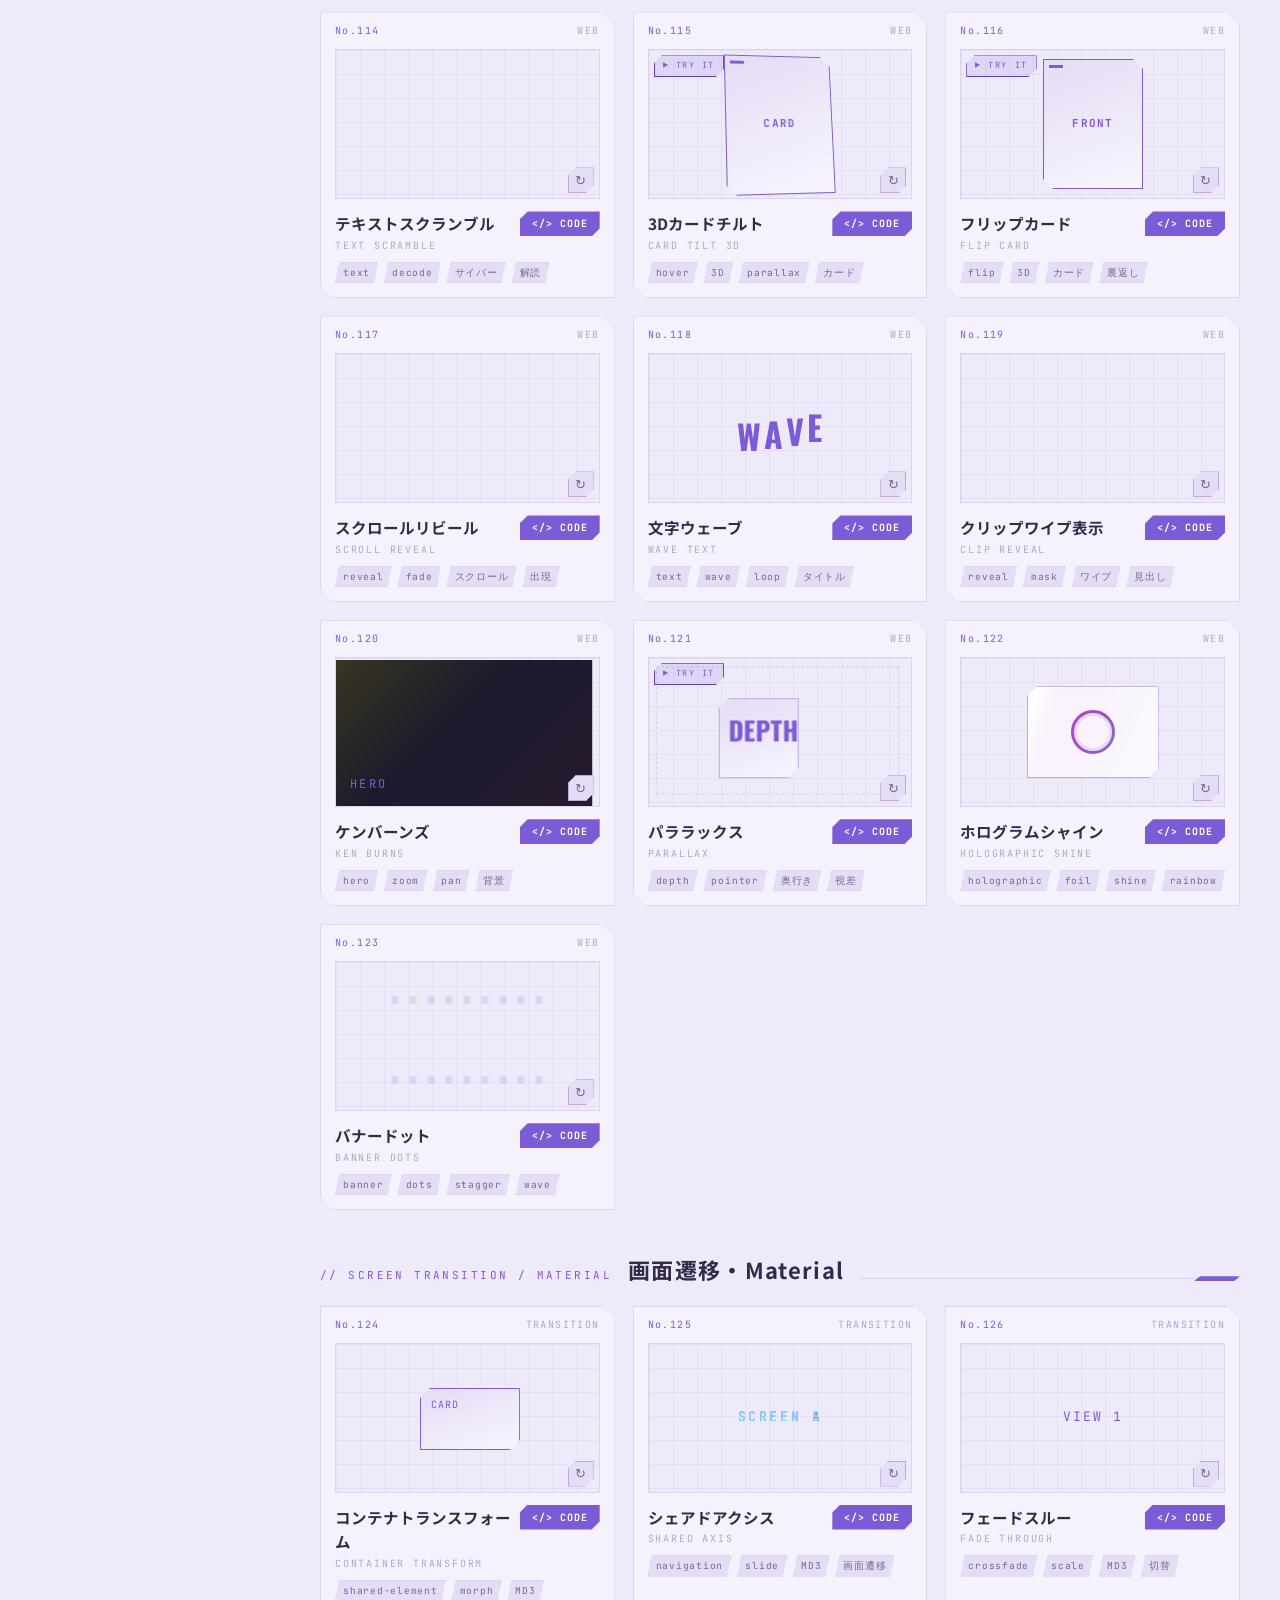
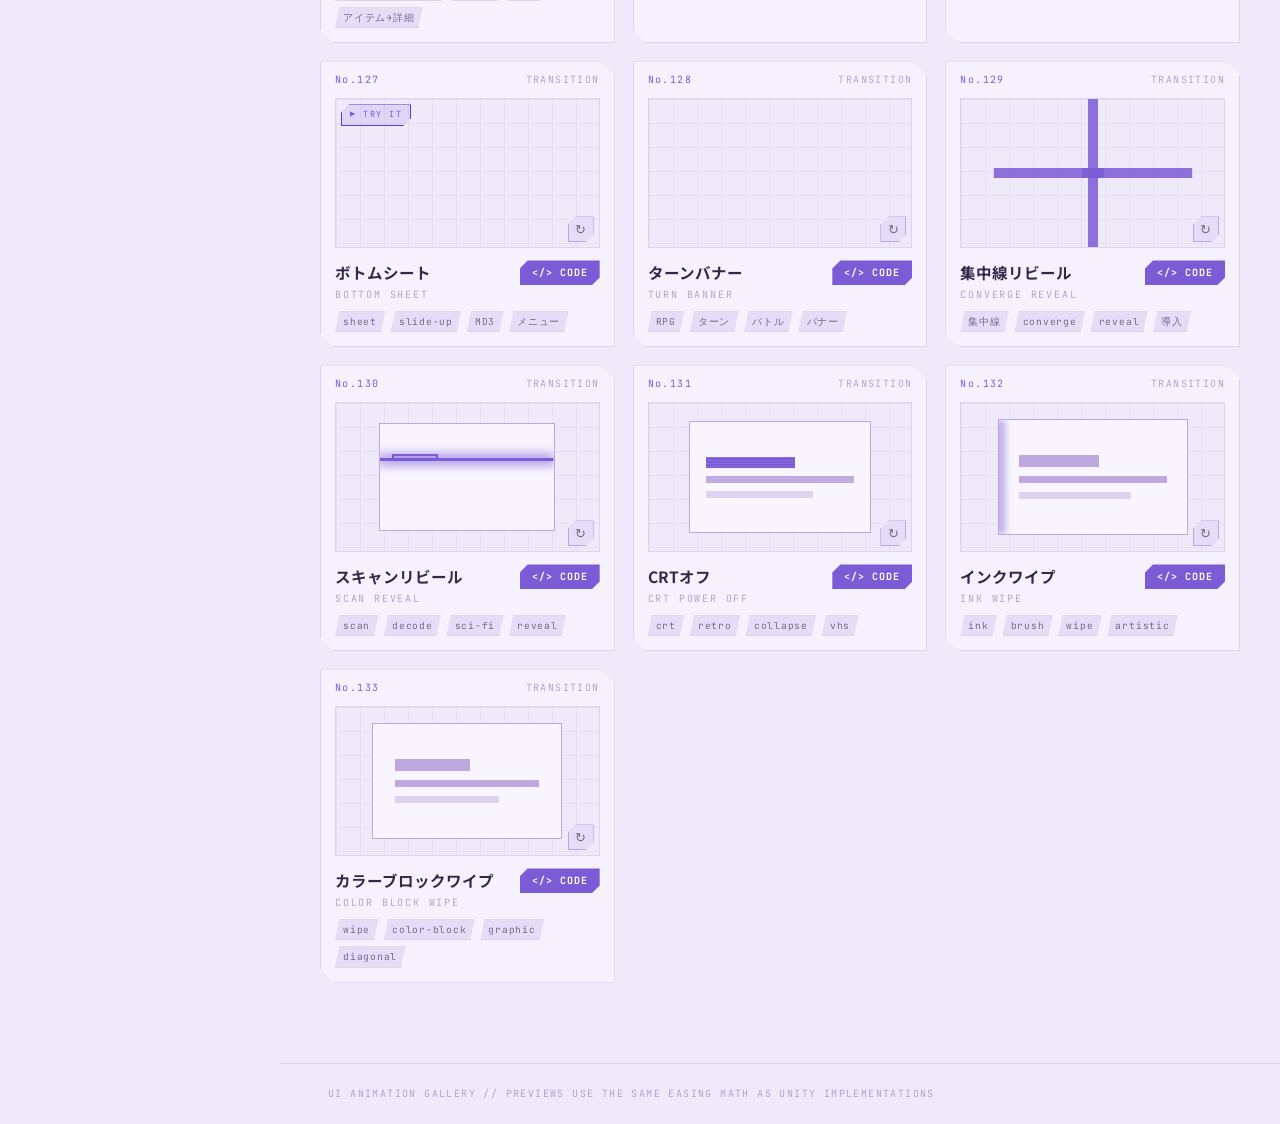
==== commit 38c840d0: "change: サイドバー対応" ====
--- a/index.html
+++ b/index.html
@@ -45,41 +45,43 @@
 <div class="bg-cross bg-cross-2" aria-hidden="true">+</div>
 <div class="bg-cross bg-cross-3" aria-hidden="true">+</div>
 
-<header class="site-header">
-  <div class="header-top">
-    <div class="header-brand">
-      <div class="brand-mark"></div>
-      <div class="brand-text">
-        <div class="brand-label">MOTION DATABASE // FOR UNITY uGUI</div>
-        <h1 class="brand-title">UI ANIMATION <span class="accent">GALLERY</span></h1>
-      </div>
-    </div>
-    <div class="header-meta mono">
-      <div>TARGET&nbsp;&nbsp;: UNITY / uGUI</div>
-      <div>LIBRARY : LITMOTION / DOTWEEN / COROUTINE</div>
-      <div>RECORDS : <span id="total-count">--</span> MOTIONS</div>
+<aside class="sidebar">
+  <div class="sidebar-brand">
+    <div class="brand-mark"></div>
+    <div class="brand-text">
+      <div class="brand-label">MOTION DATABASE // FOR UNITY uGUI</div>
+      <h1 class="brand-title">UI ANIMATION <span class="accent">GALLERY</span></h1>
     </div>
   </div>
-  <div class="header-desc">
+
+  <div class="sidebar-meta mono">
+    <div>TARGET&nbsp;: UNITY / uGUI</div>
+    <div>LIB&nbsp;&nbsp;&nbsp;&nbsp;: LITMOTION / DOTWEEN / COROUTINE</div>
+    <div>RECORDS : <span id="total-count">--</span> MOTIONS</div>
+  </div>
+
+  <div class="search-wrap">
+    <span class="search-label mono">SEARCH</span>
+    <input type="text" id="search-input" class="search-input" placeholder="名前・タグで検索">
+  </div>
+
+  <div class="sidebar-section">
+    <span class="sidebar-label mono">CATEGORY</span>
+    <div class="filter-chips" id="filter-chips"></div>
+  </div>
+
+  <div class="theme-switcher">
+    <span class="theme-label mono">THEME</span>
+    <div class="theme-swatches" id="theme-swatches"></div>
+  </div>
+</aside>
+
+<main>
+  <div class="intro">
     UnityのUIアニメーション実装カタログ。カードの <span class="accent">［&lt;/&gt; CODE］</span> をクリックすると、
     LitMotion / DOTween / Coroutine のコピペ用ソースコードと「AI SPEC」(AIに貼るだけで同じ動きを実装させられる仕様書) が開きます。
     <span class="accent">［▶ TRY IT］</span>付きのプレビューはカード上で直接クリック・ホバーして試せます。
   </div>
-</header>
-
-<nav class="control-bar">
-  <div class="filter-chips" id="filter-chips"></div>
-  <div class="theme-switcher">
-    <span class="theme-label mono">THEME</span>
-    <div class="theme-swatches" id="theme-swatches"></div>
-  </div>
-  <div class="search-wrap">
-    <span class="search-label mono">SEARCH</span>
-    <input type="text" id="search-input" class="search-input" placeholder="名前・タグで検索 (例: フェード, shake, ボタン)">
-  </div>
-</nav>
-
-<main>
   <div id="category-sections"></div>
   <div id="empty-state" class="empty-state mono" hidden>NO RESULT // 該当するモーションがありません</div>
 </main>
--- a/css/style.css
+++ b/css/style.css
@@ -11,6 +11,8 @@
   --clip-card: polygon(0 0, calc(100% - 14px) 0, 100% 14px, 100% 100%, 14px 100%, 0 calc(100% - 14px));
   --clip-btn: polygon(0 0, calc(100% - 10px) 0, 100% 10px, 100% 100%, 10px 100%, 0 calc(100% - 10px));
   --clip-chip: polygon(8px 0, 100% 0, 100% calc(100% - 8px), calc(100% - 8px) 100%, 0 100%, 0 8px);
+
+  --sidebar-w: 280px;  /* 下げるとカードの列数が増える (240pxで1440px幅が4列に戻る) */
 
   /* プレビュー(実演スクリーン)のパレット。dark/light はこの既定を継承し、
      sakura/mint/lavender/ocean は各テーマブロックで上書きする。 */
@@ -162,21 +164,30 @@
 .bg-cross-2 { top: 62%; right: 6%; }
 .bg-cross-3 { bottom: 8%; left: 12%; }
 
-header, nav, main, footer { position: relative; z-index: 1; }
-
-/* ---------------- ヘッダー ---------------- */
-.site-header {
-  padding: 34px 48px 20px;
+main, footer { position: relative; z-index: 1; }
+
+/* ---------------- サイドバー ---------------- */
+.sidebar {
+  position: fixed; top: 0; left: 0; z-index: 50;
+  width: var(--sidebar-w); height: 100vh;
+  display: flex; flex-direction: column; gap: 14px;
+  padding: 20px;
+  overflow-y: auto;  /* 全項目で約700px。これ以下のビューポートでは内部スクロールに頼る */
+  background: var(--bar-bg);
+  backdrop-filter: blur(6px);
+  border-right: 1px solid var(--line);
+}
+main, .site-footer { margin-left: var(--sidebar-w); }
+
+.sidebar-brand {
+  display: flex; gap: 14px; align-items: stretch;
+  padding-bottom: 14px;
   border-bottom: 1px solid var(--line);
   background:
-    repeating-linear-gradient(-45deg, transparent 0 22px, var(--accent-soft) 22px 24px),
-    linear-gradient(180deg, var(--header-grad), var(--bg));
-}
-.header-top {
-  display: flex; justify-content: space-between; align-items: flex-end;
-  gap: 24px; flex-wrap: wrap;
-}
-.header-brand { display: flex; gap: 16px; align-items: stretch; }
+    repeating-linear-gradient(-45deg, transparent 0 22px, var(--accent-soft) 22px 24px);
+}
+.sidebar-label { font-size: 10px; letter-spacing: 0.2em; color: var(--text-faint); }
+.sidebar-section { display: flex; flex-direction: column; gap: 8px; }
 .brand-mark {
   width: 14px;
   background: var(--yellow);
@@ -188,32 +199,25 @@
 }
 .brand-title {
   font-family: var(--font-head); font-weight: 600;
-  font-size: clamp(28px, 4vw, 44px); letter-spacing: 0.04em;
+  font-size: 26px; letter-spacing: 0.04em;  /* 44pxだと280px幅に収まらない */
   line-height: 1.05; text-transform: uppercase;
 }
-.header-meta {
-  font-size: 11px; color: var(--text-dim); letter-spacing: 0.08em;
-  text-align: right; line-height: 1.9;
-  border-right: 2px solid var(--yellow); padding-right: 12px;
-}
-.header-desc {
-  margin-top: 18px; max-width: 860px;
+.sidebar-meta {
+  font-size: 10px; color: var(--text-dim); letter-spacing: 0.06em;
+  line-height: 1.75;
+  border-left: 2px solid var(--yellow); padding-left: 10px;
+}
+.intro {
+  max-width: 860px; margin-bottom: 6px;
   color: var(--text-dim); font-family: var(--font-jp); font-size: 13.5px;
 }
 
-/* ---------------- コントロールバー ---------------- */
-.control-bar {
-  position: sticky; top: 0; z-index: 50;
-  display: flex; align-items: center; gap: 20px; flex-wrap: wrap;
-  padding: 14px 48px;
-  background: var(--bar-bg);
-  backdrop-filter: blur(6px);
-  border-bottom: 1px solid var(--line);
-}
-.filter-chips { display: flex; gap: 8px; flex-wrap: wrap; }
+/* ---------------- フィルタ・検索 ---------------- */
+.filter-chips { display: flex; flex-direction: column; gap: 5px; }
 .chip {
   display: inline-flex; align-items: center; gap: 8px;
-  padding: 6px 14px;
+  width: 100%; justify-content: space-between;
+  padding: 5px 14px;
   background: var(--bg3); color: var(--text-dim);
   border: 1px solid var(--line-strong);
   clip-path: var(--clip-chip);
@@ -228,7 +232,7 @@
 }
 .chip-count { font-size: 10px; opacity: 0.7; }
 .search-wrap {
-  margin-left: 16px; display: flex; align-items: center; gap: 10px;
+  width: 100%; display: flex; align-items: center; gap: 10px;
   border: 1px solid var(--line-strong); background: var(--bg2);
   clip-path: var(--clip-chip);
   padding: 0 14px;
@@ -237,7 +241,7 @@
 
 /* ---------------- テーマ切替 ---------------- */
 .theme-switcher {
-  margin-left: auto; display: flex; align-items: center; gap: 8px;
+  margin-top: auto; display: flex; align-items: center; gap: 8px;
 }
 .theme-label { font-size: 10px; letter-spacing: 0.2em; color: var(--text-faint); }
 .theme-swatches { display: flex; gap: 6px; }
@@ -256,14 +260,14 @@
   pointer-events: none;
 }
 .search-input {
-  width: 280px; padding: 8px 0;
+  width: 100%; min-width: 0; padding: 8px 0;
   background: transparent; border: none; outline: none;
   color: var(--text); font-family: var(--font-jp); font-size: 13px;
 }
 .search-input::placeholder { color: var(--text-faint); }
 
 /* ---------------- カテゴリセクション ---------------- */
-main { padding: 12px 48px 80px; }
+main { padding: 28px 40px 80px; }
 .category-section { margin-top: 42px; }
 .category-head { display: flex; align-items: baseline; gap: 16px; margin-bottom: 18px; }
 .category-en { font-size: 11px; letter-spacing: 0.22em; color: var(--yellow); white-space: nowrap; }
@@ -602,8 +606,24 @@
   .modal-left { border-right: none; border-bottom: 1px solid var(--line); overflow-y: visible; }
   .modal-right { min-height: 420px; }
 }
+/* サイドバーが成立するのは main に2列取れる幅がある時。これ未満では上部の横バーに戻す */
+@media (max-width: 960px) {
+  .sidebar {
+    position: static; width: auto; height: auto; overflow: visible;
+    border-right: none; border-bottom: 1px solid var(--line);
+    padding: 24px 48px;
+  }
+  main, .site-footer { margin-left: 0; }
+  .sidebar-brand { border-bottom: none; padding-bottom: 0; }
+  .filter-chips { flex-direction: row; flex-wrap: wrap; gap: 8px; }
+  .chip { width: auto; }
+  .search-wrap { max-width: 420px; }
+  .theme-switcher { margin-top: 0; }
+  .brand-title { font-size: clamp(28px, 4vw, 44px); }
+}
 @media (max-width: 720px) {
-  .site-header, .control-bar, main, .site-footer { padding-left: 20px; padding-right: 20px; }
-  .search-wrap { margin-left: 0; width: 100%; }
-  .search-input { width: 100%; }
-}
+  .sidebar, main, .site-footer { padding-left: 20px; padding-right: 20px; }
+  /* nowrap のままだと最長の「SCREEN TRANSITION / MATERIAL 画面遷移・Material」が画面外へ出る */
+  .category-head { flex-wrap: wrap; gap: 4px 16px; }
+  .category-en, .category-title { white-space: normal; }
+}
